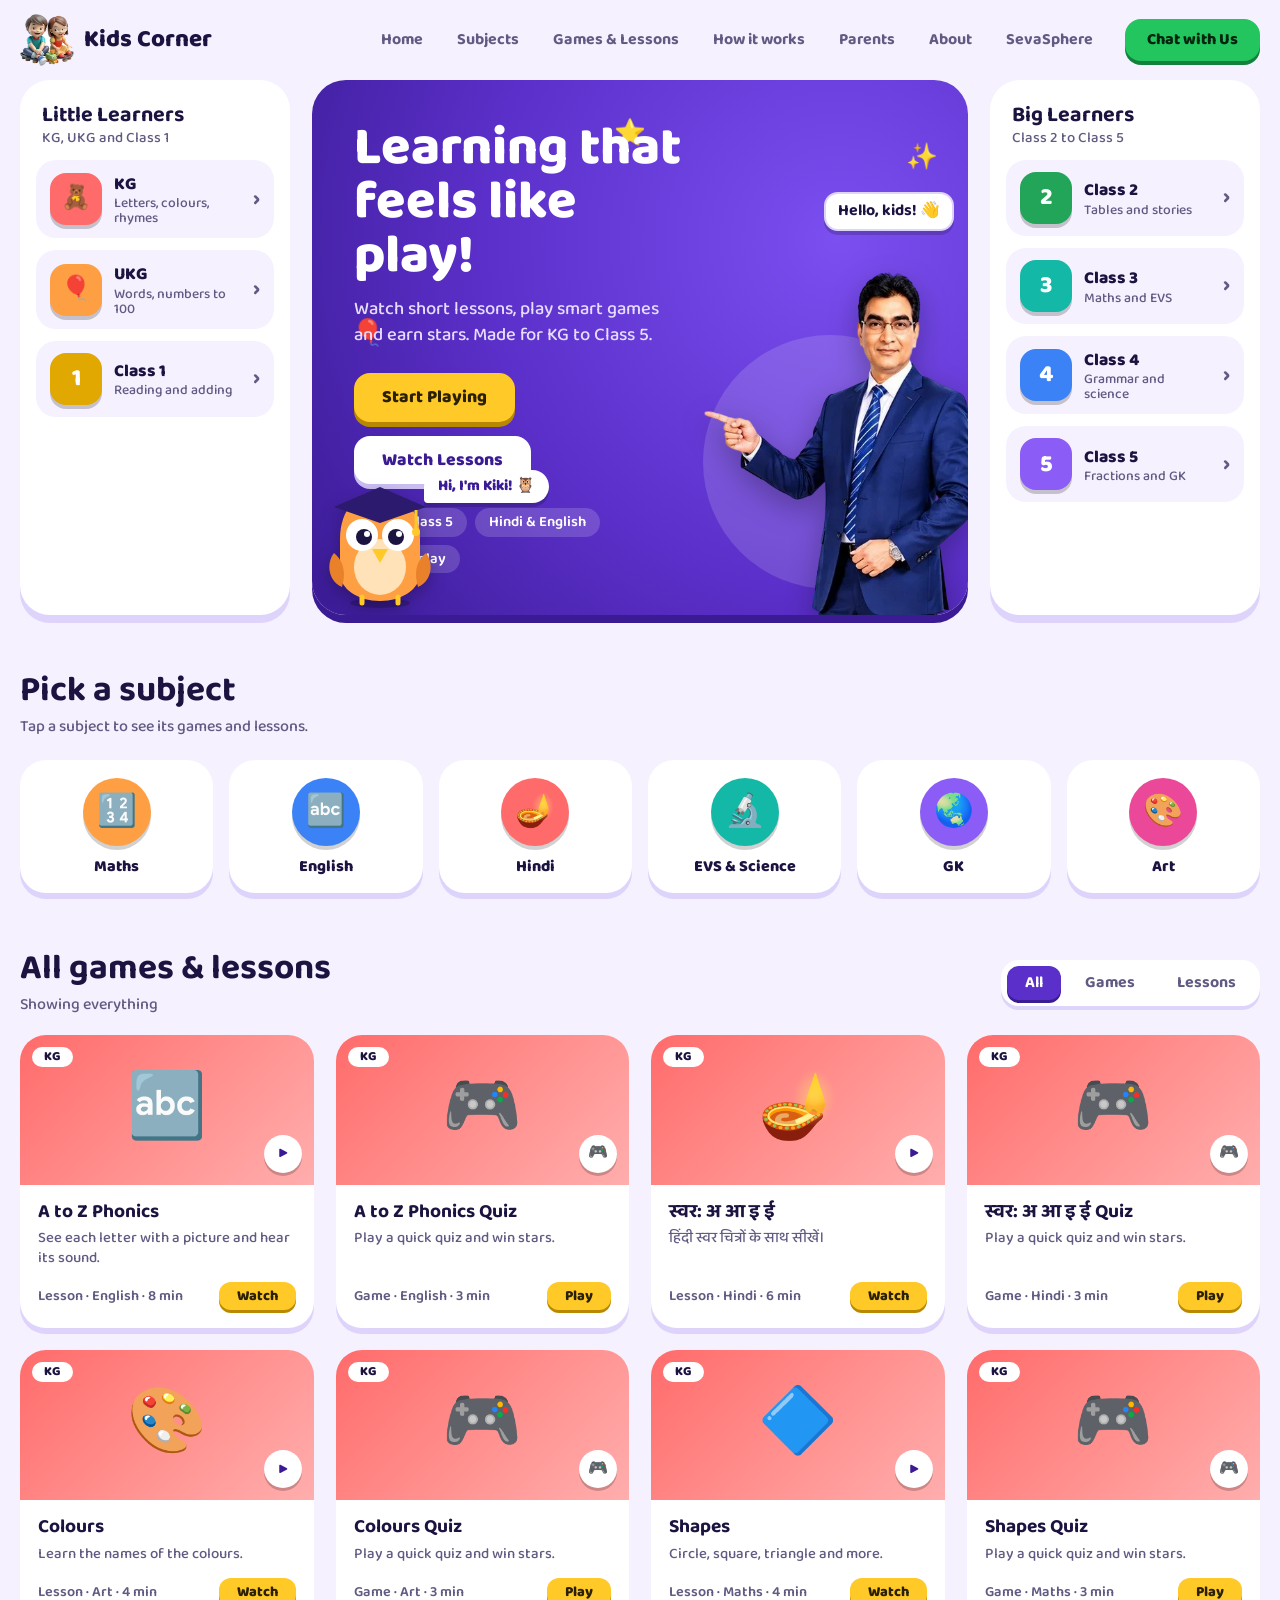
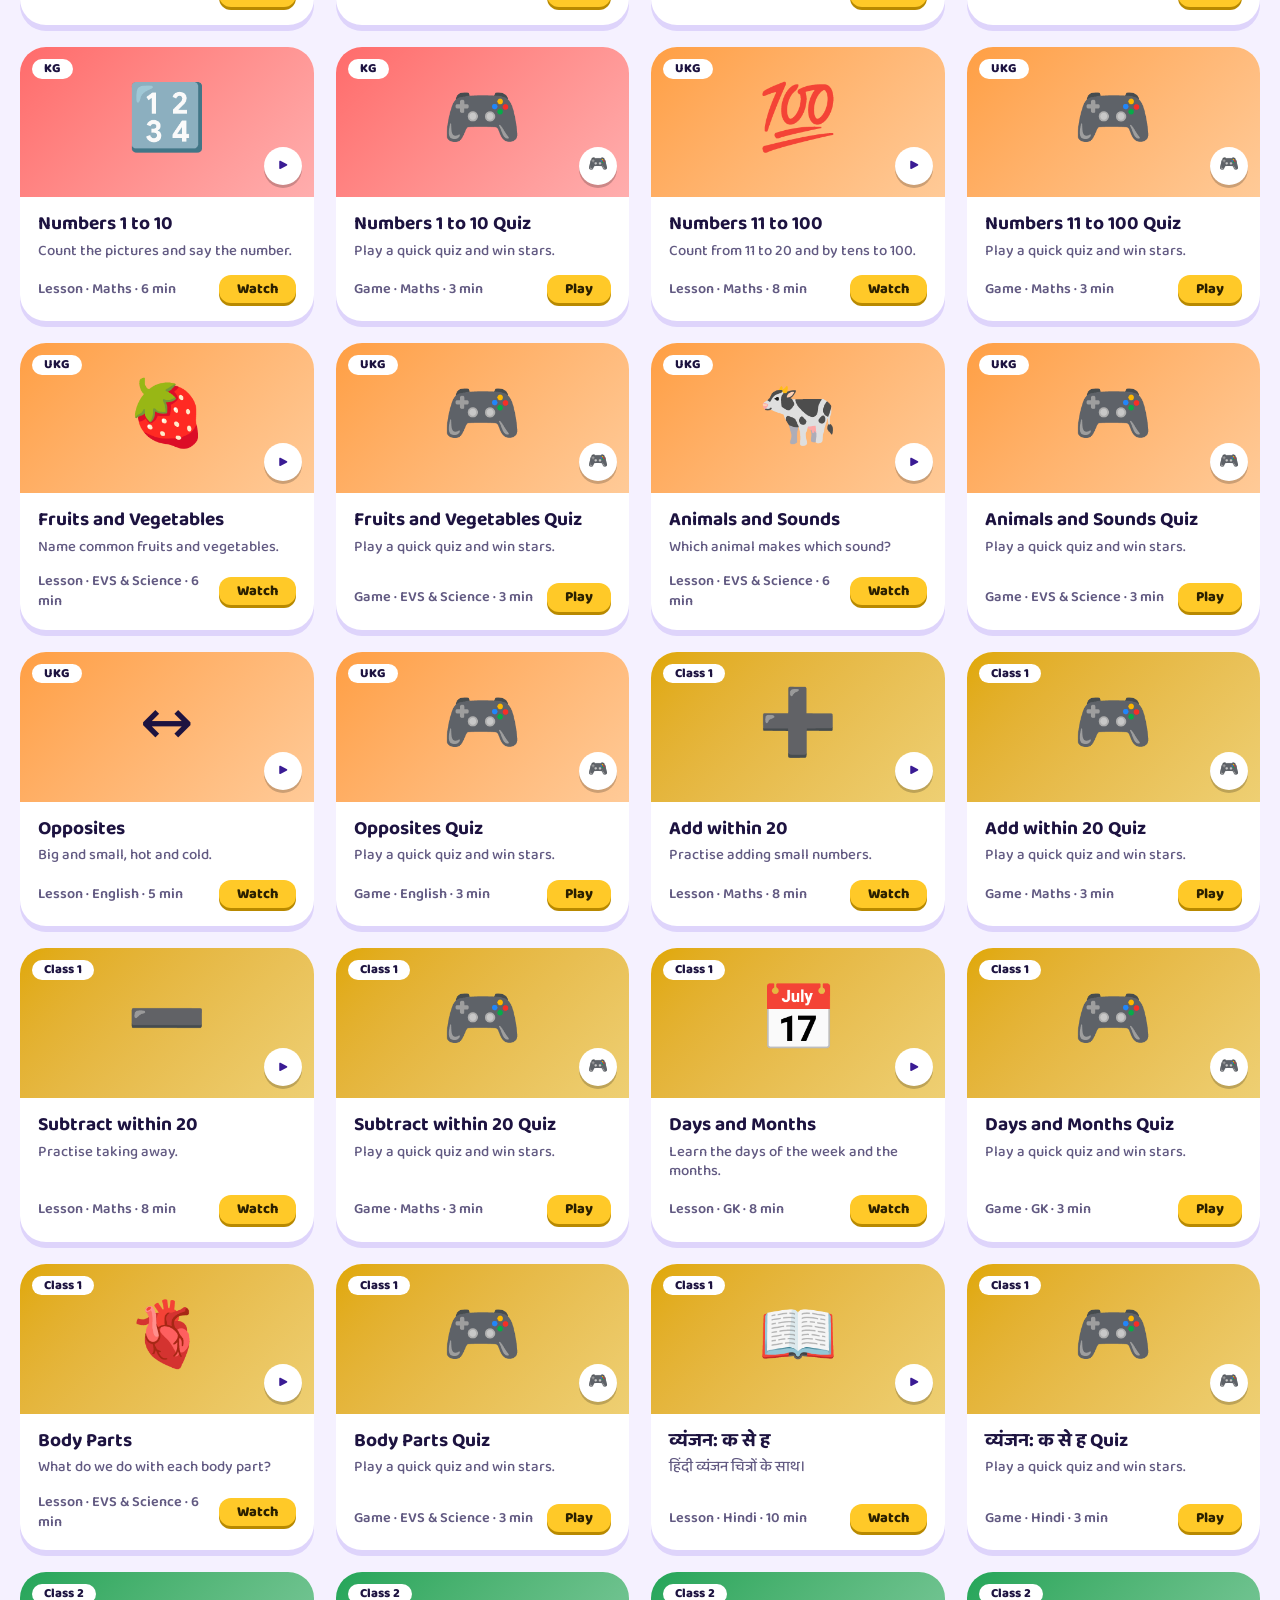
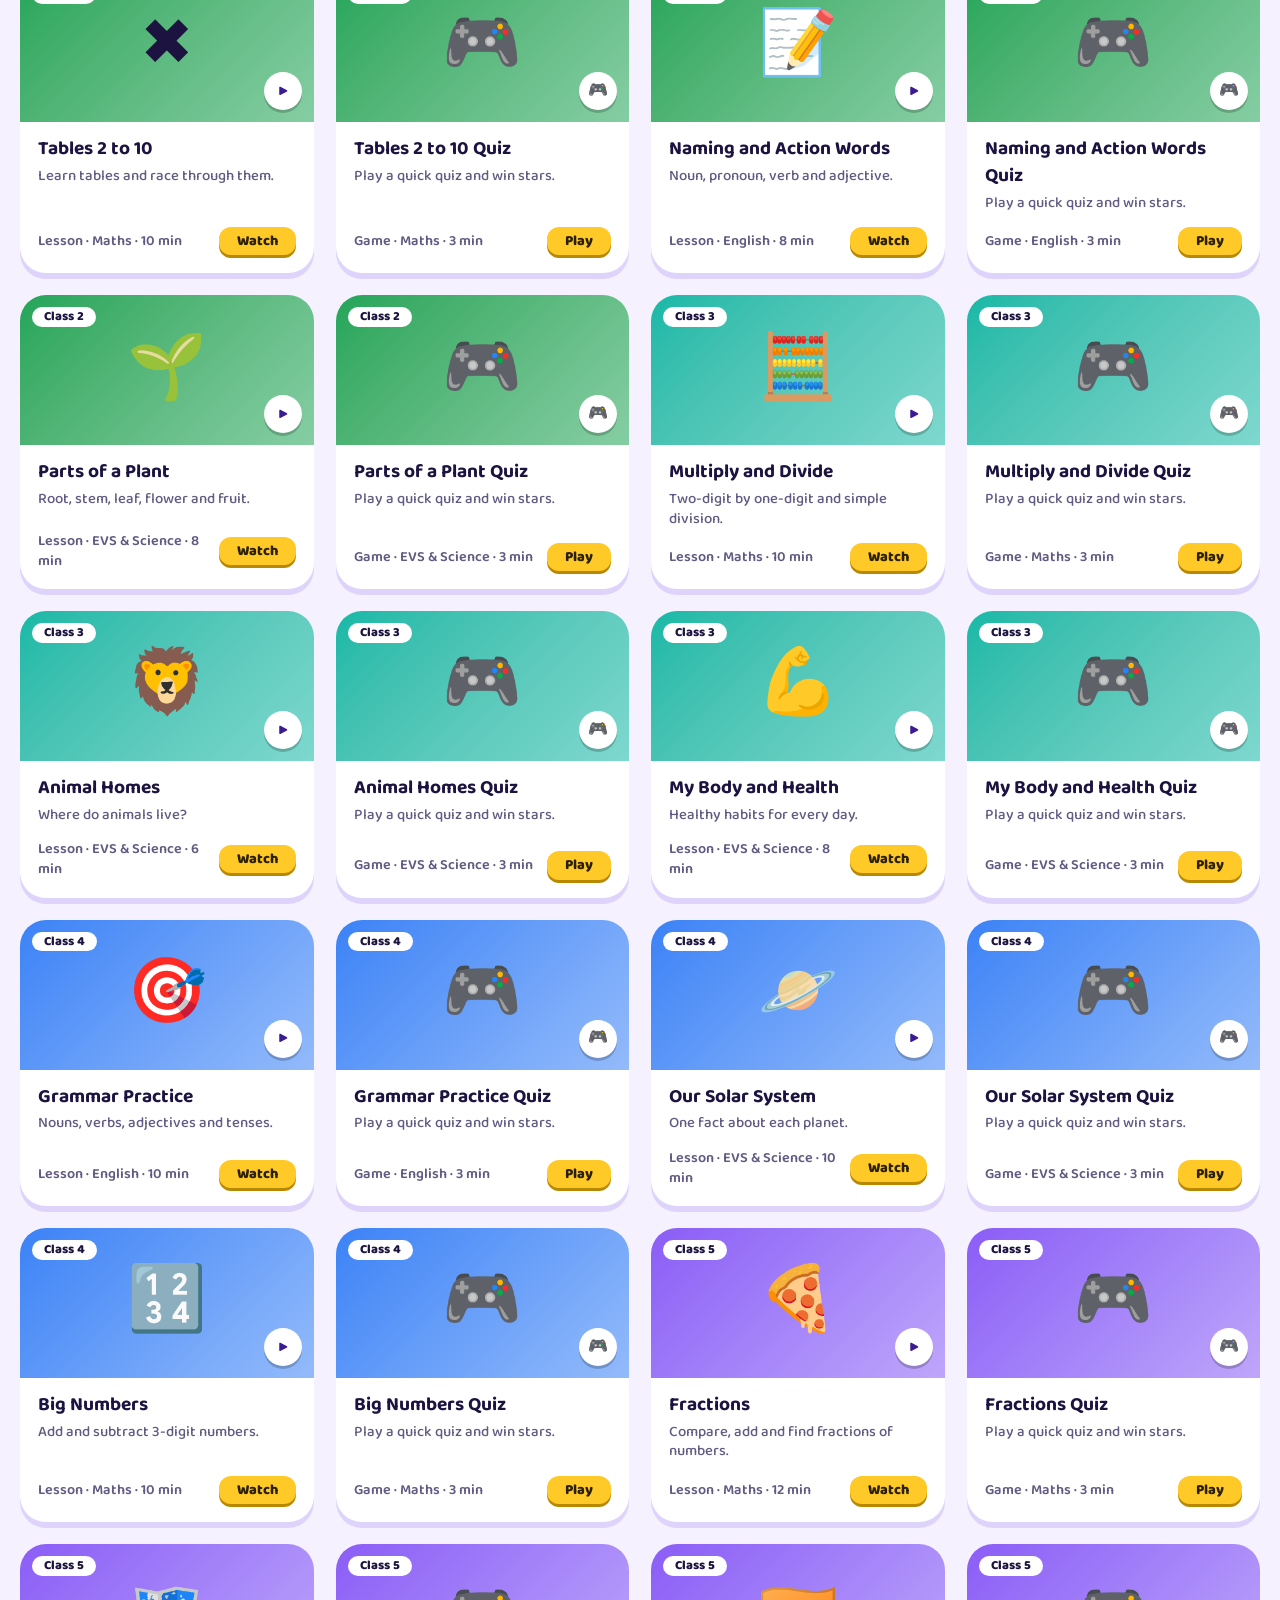
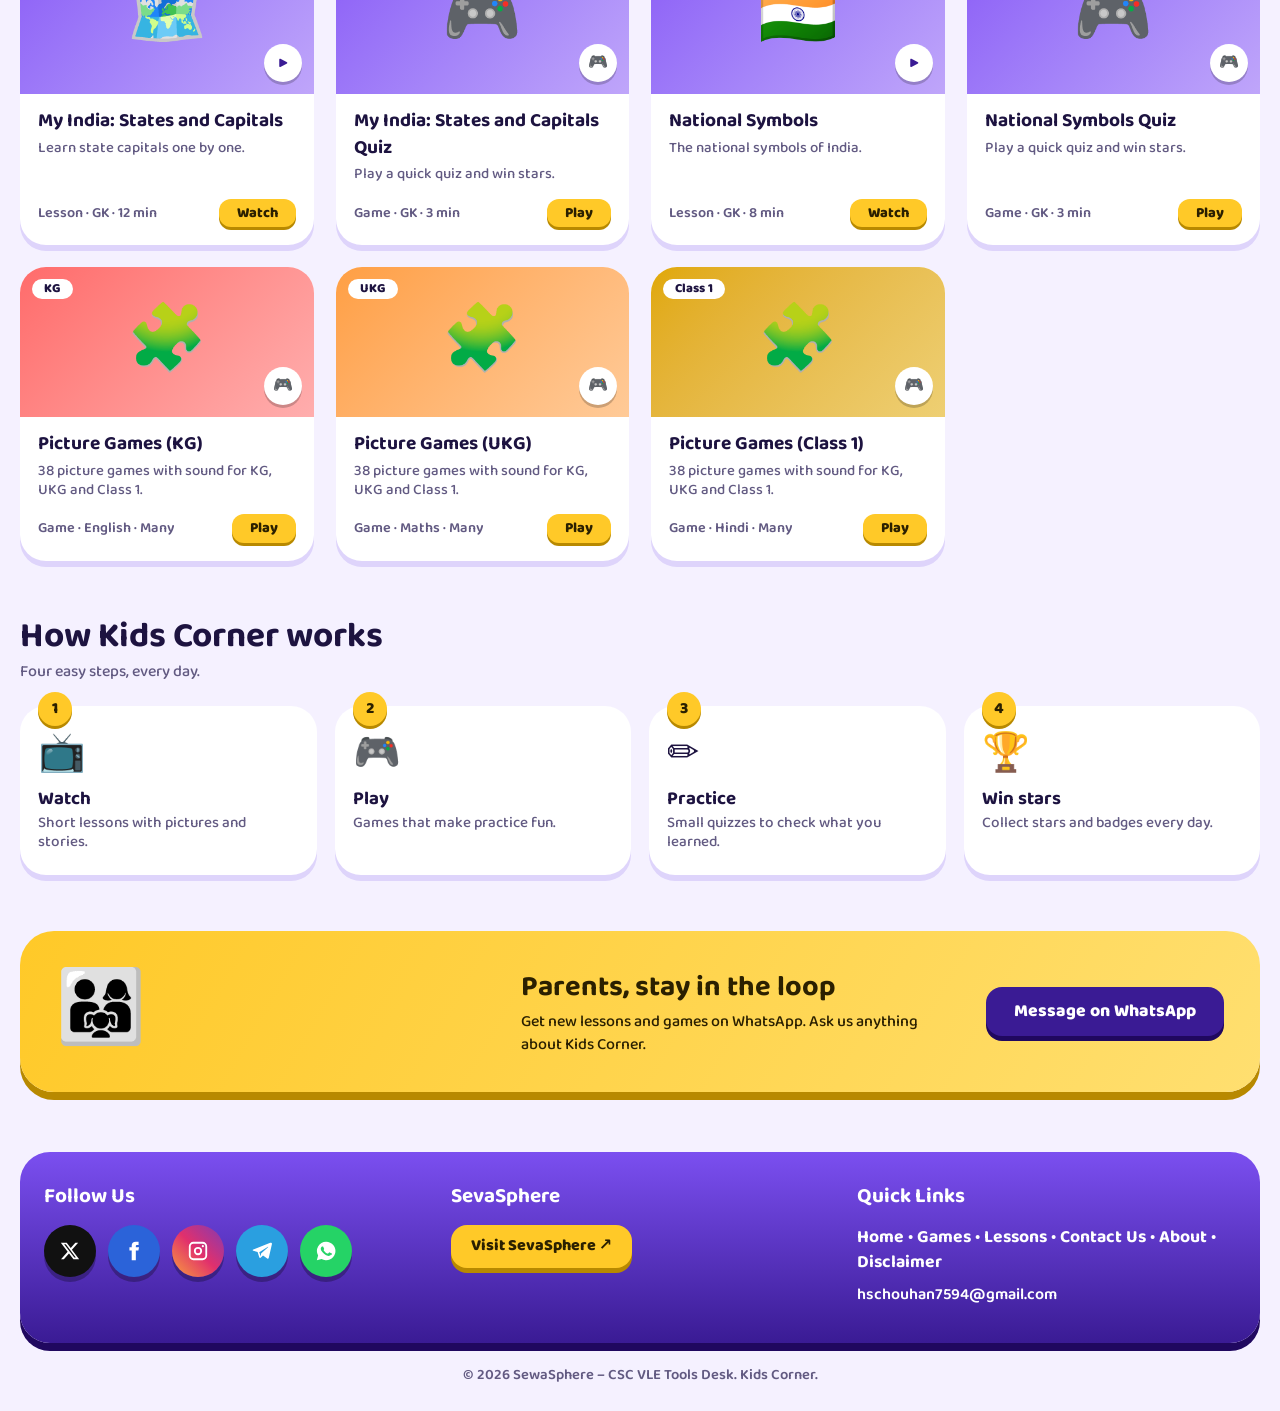
==== index.html @ 5d6ffe93 "Kids Corner v3: full site with lessons and quizzes" ====
<!DOCTYPE html>
<html lang="en"><head><meta charset="utf-8"><link rel="canonical" href="https://csc-vle-tools-desk.github.io/Kids-Corner/"><link rel="manifest" href="site.webmanifest"><link rel="apple-touch-icon" href="icon-192.png">
<meta name="viewport" content="width=device-width, initial-scale=1, viewport-fit=cover">
<meta name="description" content="Kids Corner by SewaSphere: fun games and easy lessons for KG to Class 5.">
<title>Kids Corner – SewaSphere</title>
<link href="https://fonts.googleapis.com/css2?family=Baloo+2:wght@500;600;700;800&display=swap" rel="stylesheet">
<link rel="stylesheet" href="assets/css/style.css">
<link rel="icon" href="assets/img/logo.webp" type="image/webp"></head>
<body><div class="wrap">
<header class="top">
 <a class="logo" href="#home"><img src="assets/img/logo.webp" alt="">Kids Corner</a>
 <nav><a href="#home">Home</a><a href="#subjects">Subjects</a><a href="#browse">Games &amp; Lessons</a><a href="#how">How it works</a><a href="#parents">Parents</a><a href="about.html">About</a><a href="https://csc-vle-tools-desk.github.io/SewaSphere/" rel="noopener">SevaSphere</a></nav>
 <a class="btn g" href="https://wa.me/919050680789">Chat with Us</a>
</header>
<main id="home">
<div class="hero">
 <aside class="side" aria-label="Little learners"><h2>Little Learners</h2><p>KG, UKG and Class 1</p><div id="cl"></div></aside>
 <div class="hl">
  <span class="star" style="left:46%;top:36px">⭐</span><span class="star" style="right:30px;top:60px;animation-delay:1s">✨</span><span class="star" style="left:40px;top:44%;animation-delay:2s">🎈</span>
  <div class="txt">
   <h1>Learning that feels like play!</h1>
   <p>Watch short lessons, play smart games and earn stars. Made for KG to Class 5.</p>
   <div class="cta"><a class="btn y" href="#browse" data-go="game">Start Playing</a><a class="btn w" href="#browse" data-go="lesson">Watch Lessons</a></div>
   <div class="pills"><span>KG to Class 5</span><span>Hindi &amp; English</span><span>Free to play</span></div>
  </div>
  <div class="ph"><img src="assets/img/hero.webp" alt="Hawa Singh Chauhan, CSC VLE Tools Desk"><span class="chip" style="right:14px;top:70px">Hello, kids! 👋</span></div>
  <svg class="mascot" viewBox="0 0 120 130" aria-label="Kiki the owl"><ellipse cx="60" cy="124" rx="30" ry="5" fill="rgba(0,0,0,.2)"/><path d="M20 60c0-30 18-48 40-48s40 18 40 48v34c0 16-18 28-40 28S20 110 20 94z" fill="#ff9f43"/><ellipse cx="60" cy="88" rx="26" ry="28" fill="#ffe2b8"/><path d="M14 74c-8 10-6 28 8 34 4-14 2-26-8-34zm92 0c8 10 6 28-8 34-4-14-2-26 8-34z" fill="#e8812a"/><circle cx="42" cy="56" r="16" fill="#fff"/><circle cx="78" cy="56" r="16" fill="#fff"/><circle cx="44" cy="58" r="8" fill="#1d1340"/><circle cx="76" cy="58" r="8" fill="#1d1340"/><circle cx="47" cy="55" r="3" fill="#fff"/><circle cx="79" cy="55" r="3" fill="#fff"/><path d="M52 70h16l-8 14z" fill="#ffc928"/><path d="M60 8 14 28l46 16 46-16z" fill="#2b1a6e"/><path d="M96 31v20" stroke="#ffc928" stroke-width="3"/><circle cx="96" cy="53" r="4" fill="#ffc928"/><path d="M42 118v6m36-6v6" stroke="#ffc928" stroke-width="5" stroke-linecap="round"/></svg>
  <div class="bub">Hi, I'm Kiki! 🦉</div>
 </div>
 <aside class="side" aria-label="Big learners"><h2>Big Learners</h2><p>Class 2 to Class 5</p><div id="cr"></div></aside>
</div>

<section id="subjects"><h2 class="sec">Pick a subject</h2><p class="sub2">Tap a subject to see its games and lessons.</p><div class="subs" id="sj"></div></section>

<section id="browse"><div class="bar"><div><h2 class="sec" id="ttl">All games &amp; lessons</h2><p class="sub2" style="margin:0" id="fl">Showing everything</p></div>
 <div class="tabs" role="tablist"><button class="tab" data-t="all" aria-selected="true">All</button><button class="tab" data-t="game" aria-selected="false">Games</button><button class="tab" data-t="lesson" aria-selected="false">Lessons</button></div></div>
 <div class="grid" id="grid"></div></section>

<section id="how"><h2 class="sec">How Kids Corner works</h2><p class="sub2">Four easy steps, every day.</p>
 <div class="steps"><div class="st"><span class="n">1</span><div class="e">📺</div><h3>Watch</h3><p>Short lessons with pictures and stories.</p></div>
 <div class="st"><span class="n">2</span><div class="e">🎮</div><h3>Play</h3><p>Games that make practice fun.</p></div>
 <div class="st"><span class="n">3</span><div class="e">✏️</div><h3>Practice</h3><p>Small quizzes to check what you learned.</p></div>
 <div class="st"><span class="n">4</span><div class="e">🏆</div><h3>Win stars</h3><p>Collect stars and badges every day.</p></div></div></section>

<section id="parents"><div class="par"><div class="e">👨‍👩‍👧</div><div><h2>Parents, stay in the loop</h2><p>Get new lessons and games on WhatsApp. Ask us anything about Kids Corner.</p></div><a class="btn" href="https://wa.me/919050680789">Message on WhatsApp</a></div></section>
</main>

<footer id="contact"><div class="ft">
 <div><h4>Follow Us</h4><div class="soc">
  <a href="https://x.com/HSChouhaR" target="_blank" rel="noopener" aria-label="X" style="background:#111"><svg viewBox="0 0 24 24"><path d="M17.8 3h3.1l-6.800 7.700L22 21h-6.200l-4.900-6.300L5.300 21H2.200l7.200-8.300L2 3h6.400l4.400 5.800zm-1.100 16.200h1.700L7.400 4.700H5.600z"/></svg></a>
  <a href="https://www.facebook.com/hawasingh.chauhan.524/" aria-label="Facebook" style="background:#2b63d9"><svg viewBox="0 0 24 24"><path d="M14 8V6.500c0-.7.3-1 1-1h2V2h-3c-3 0-4.500 1.800-4.500 4.300V8H7v3.500h2.500V22H14V11.500h2.800L17.500 8z"/></svg></a>
  <a href="https://www.instagram.com/hawasingh6577/" aria-label="Instagram" style="background:linear-gradient(45deg,#f9a03c,#e1306c,#833ab4)"><svg viewBox="0 0 24 24"><path d="M7 2h10a5 5 0 0 1 5 5v10a5 5 0 0 1-5 5H7a5 5 0 0 1-5-5V7a5 5 0 0 1 5-5zm0 2a3 3 0 0 0-3 3v10a3 3 0 0 0 3 3h10a3 3 0 0 0 3-3V7a3 3 0 0 0-3-3zm5 3.500a4.500 4.500 0 1 1 0 9 4.500 4.500 0 0 1 0-9zm0 2a2.500 2.500 0 1 0 0 5 2.500 2.500 0 0 0 0-5zM17.300 5.500a1.200 1.200 0 1 1 0 2.400 1.200 1.200 0 0 1 0-2.400z"/></svg></a>
  <a href="https://t.me/CSCVLETOOLS" aria-label="Telegram" style="background:#2a9fe0"><svg viewBox="0 0 24 24"><path d="M21 3 2.500 10.400c-.9.400-.9 1 0 1.300l4.700 1.500 1.800 5.500c.2.600.4.800.9.800.4 0 .6-.2.900-.5l2.300-2.200 4.600 3.400c.8.500 1.500.2 1.700-.8L22.800 4.600c.3-1.200-.5-1.800-1.800-1.600zM9 13.300l9.100-5.700c.4-.3.800-.1.500.2L11 14.700l-.3 3.300z"/></svg></a>
  <a href="https://wa.me/919050680789" aria-label="WhatsApp" style="background:#25d366"><svg viewBox="0 0 24 24"><path d="M12 2a10 10 0 0 0-8.600 15L2 22l5.200-1.400A10 10 0 1 0 12 2zm5.200 14.100c-.2.600-1.300 1.200-1.800 1.200-.5.100-1 .2-3.300-.7-2.800-1.200-4.600-4-4.700-4.200-.1-.2-1.100-1.500-1.100-2.800s.7-2 1-2.300c.2-.3.500-.3.700-.3h.5c.2 0 .4 0 .6.500l.8 2c.1.200.1.300 0 .5l-.4.600c-.1.100-.3.300-.1.600.2.300.8 1.300 1.800 2.100 1.200 1.100 2.200 1.400 2.500 1.500.3.100.5.100.7-.1l.9-1.100c.2-.3.400-.2.600-.1l2 1c.3.100.5.200.5.300.1.200.1.800-.1 1.400z"/></svg></a>
 </div></div>
 <div><h4>SevaSphere</h4><a class="btn y" style="font-size:1rem;padding:10px 20px" href="https://csc-vle-tools-desk.github.io/SewaSphere/" rel="noopener">Visit SevaSphere ↗</a></div>
 <div><h4>Quick Links</h4><div class="ql"><a href="#home">Home</a> • <a href="#browse" data-go="game">Games</a> • <a href="#browse" data-go="lesson">Lessons</a> • <a href="contact.html">Contact Us</a> • <a href="about.html">About</a> • <a href="disclaimer.html">Disclaimer</a></div>
 <div class="mail"><a href="mailto:hschouhan7594@gmail.com">hschouhan7594@gmail.com</a></div></div>
</div><div class="copy">© 2026 SewaSphere – CSC VLE Tools Desk. Kids Corner.</div></footer>
</div>
<script src="assets/js/data.js"></script><script src="assets/js/app.js"></script></body></html>
---- assets/css/style.css ----
:root{--bg:#f5f1ff;--ink:#1d1340;--mute:#625a82;--card:#fff;--line:#ded4fb;--v:#5b2fc9;--v2:#7b4ff0;--vd:#3a1b94;--y:#ffc928;--yd:#b88900;--k:#ff6b6b;--gr:#22c55e;
box-sizing:border-box;padding-top:env(safe-area-inset-top,0px);padding-bottom:env(safe-area-inset-bottom,0px)}
@media (prefers-color-scheme:dark){:root:not([data-theme="light"]){--bg:#150e2e;--ink:#f1ecff;--mute:#b3a9d6;--card:#221848;--line:#33256b}}
:root[data-theme="dark"]{--bg:#150e2e;--ink:#f1ecff;--mute:#b3a9d6;--card:#221848;--line:#33256b}
html{scroll-padding-top:env(safe-area-inset-top,0px);scroll-behavior:smooth}
*{box-sizing:border-box}
body{margin:0;background:var(--bg);color:var(--ink);font-family:'Baloo 2','Trebuchet MS',system-ui,sans-serif;font-weight:500;line-height:1.4}
a{color:inherit;text-decoration:none}
:focus-visible{outline:3px solid var(--y);outline-offset:3px}
.wrap{max-width:1320px;margin:0 auto;padding:0 20px}
section{margin-top:56px}
h2.sec{font-size:clamp(1.6rem,3vw,2.2rem);margin:0 0 6px;line-height:1.1}
.sub2{margin:0 0 22px;color:var(--mute)}
.btn{display:inline-block;border:0;cursor:pointer;font:inherit;font-weight:800;padding:10px 22px;border-radius:16px;transition:transform .12s,box-shadow .12s}
.btn:active{transform:translateY(3px)}
.btn.y{background:var(--y);color:#2b2000;box-shadow:0 5px 0 var(--yd);font-size:1.1rem;padding:12px 28px}.btn.y:active{box-shadow:0 2px 0 var(--yd)}
.btn.w{background:#fff;color:var(--vd);box-shadow:0 5px 0 #c9bdf2;font-size:1.1rem;padding:12px 28px}
.btn.g{background:var(--gr);color:#04260f;box-shadow:0 4px 0 #14803d}
/* nav */
.top{display:flex;align-items:center;gap:18px;padding:14px 0}
.logo{font-weight:800;font-size:1.5rem;display:flex;align-items:center;gap:10px}
.logo img{width:54px;height:auto;display:block}
nav{margin-left:auto;display:flex;gap:6px;font-weight:700}
nav a{padding:6px 14px;border-radius:12px;color:var(--mute)}nav a:hover{background:var(--card);color:var(--ink)}
/* hero */
.hero{display:grid;grid-template-columns:270px 1fr 270px;gap:22px;align-items:stretch}
.side{background:var(--card);border-radius:30px;padding:18px 16px 8px;box-shadow:0 8px 0 var(--line)}
.side h2{margin:2px 6px 0;font-size:1.35rem}.side>p{margin:0 6px 12px;color:var(--mute);font-size:.92rem;line-height:1.2}
.cls{display:flex;align-items:center;gap:12px;width:100%;text-align:left;font:inherit;font-weight:800;font-size:1.08rem;color:var(--ink);background:var(--bg);border:2px solid transparent;border-radius:20px;padding:10px 12px;margin-bottom:12px;cursor:pointer;transition:border-color .15s}
.cls:hover{border-color:var(--c)}
.cls .bd{flex:none;width:52px;height:52px;border-radius:16px;background:var(--c);color:#fff;display:grid;place-items:center;font-size:1.5rem;box-shadow:0 4px 0 rgba(0,0,0,.2)}
.cls small{display:block;font-weight:500;color:var(--mute);line-height:1.1;font-size:.86rem}
.cls b{margin-left:auto;font-size:1.4rem;color:var(--mute)}
.cls[aria-pressed="true"]{border-color:var(--c);background:color-mix(in srgb,var(--c) 14%,var(--card))}
.hl{background:radial-gradient(circle at 80% 30%,var(--v2),var(--v) 55%,var(--vd));color:#fff;border-radius:34px;padding:42px 0 0 42px;box-shadow:0 8px 0 var(--vd);position:relative;overflow:hidden;display:grid;grid-template-columns:1.1fr .9fr;align-items:end;min-height:500px}
.txt{align-self:center;padding-bottom:42px;position:relative;z-index:2}
.hl h1{font-size:clamp(2.3rem,4.2vw,3.7rem);line-height:1;margin:0 0 14px;font-weight:800}
.hl p{font-size:1.15rem;margin:0 0 24px;color:#e6dcff;max-width:25em}
.cta{display:flex;gap:14px;flex-wrap:wrap}
.pills{display:flex;gap:8px;flex-wrap:wrap;margin-top:24px}
.pills span{background:rgba(255,255,255,.16);padding:4px 14px;border-radius:99px;font-weight:600;font-size:.92rem}
.ph{position:relative;height:100%;display:flex;align-items:flex-end;justify-content:center}
.ph::before{content:"";position:absolute;bottom:26px;width:340px;max-width:92%;aspect-ratio:1;border-radius:50%;background:rgba(255,255,255,.14)}
.ph img{position:relative;display:block;width:100%;max-width:360px;height:auto;filter:drop-shadow(0 10px 14px rgba(0,0,0,.28))}
.chip{position:absolute;z-index:3;background:#fff;color:var(--vd);font-weight:800;padding:4px 14px;border-radius:14px;box-shadow:0 4px 0 rgba(0,0,0,.18);font-size:.92rem}
.mascot{position:absolute;left:8px;bottom:6px;width:120px;z-index:3;filter:drop-shadow(0 6px 8px rgba(0,0,0,.25))}
.bub{position:absolute;left:112px;bottom:112px;z-index:3;background:#fff;color:var(--vd);font-weight:800;border-radius:18px 18px 18px 4px;padding:6px 14px;box-shadow:0 4px 0 rgba(0,0,0,.18);font-size:.95rem}
.star{position:absolute;font-size:1.6rem;z-index:1;animation:tw 3s ease-in-out infinite}
@keyframes tw{50%{transform:translateY(-8px) rotate(10deg)}}
/* subjects */
.subs{display:grid;grid-template-columns:repeat(auto-fit,minmax(130px,1fr));gap:16px}
.sj{background:var(--card);border-radius:26px;padding:18px 10px 14px;text-align:center;box-shadow:0 6px 0 var(--line);font-weight:800;border:0;font-size:1rem;color:var(--ink);font-family:inherit;cursor:pointer}
.sj i{display:grid;place-items:center;width:68px;height:68px;margin:0 auto 8px;border-radius:50%;background:var(--c);font-style:normal;font-size:2rem;box-shadow:0 4px 0 rgba(0,0,0,.18)}
.sj:hover{transform:translateY(-3px)}
/* cards */
.bar{display:flex;align-items:center;justify-content:space-between;gap:14px;flex-wrap:wrap;margin-bottom:18px}
.tabs{display:flex;gap:6px;background:var(--card);padding:6px;border-radius:18px;box-shadow:0 4px 0 var(--line)}
.tab{border:0;font:inherit;font-weight:700;color:var(--mute);background:none;padding:6px 18px;border-radius:12px;cursor:pointer}
.tab[aria-selected="true"]{background:var(--v);color:#fff;box-shadow:0 3px 0 var(--vd)}
.grid{display:grid;grid-template-columns:repeat(auto-fill,minmax(260px,1fr));gap:22px}
.card{background:var(--card);border-radius:26px;overflow:hidden;box-shadow:0 6px 0 var(--line);display:flex;flex-direction:column}
.art{height:150px;display:grid;place-items:center;font-size:4rem;background:linear-gradient(135deg,var(--c),color-mix(in srgb,var(--c) 55%,#fff));position:relative}
.art .pl{position:absolute;right:12px;bottom:12px;width:38px;height:38px;border-radius:50%;background:#fff;color:var(--vd);display:grid;place-items:center;font-size:1rem;box-shadow:0 3px 0 rgba(0,0,0,.2)}
.art .tg{position:absolute;left:12px;top:12px;background:#fff;color:var(--ink);font-size:.8rem;font-weight:800;padding:1px 12px;border-radius:99px}
.body{padding:14px 18px 18px;display:flex;flex-direction:column;gap:4px;flex:1}
.card h3{margin:0;font-size:1.2rem}.card p{margin:0;color:var(--mute);font-size:.93rem;line-height:1.3}
.meta{display:flex;justify-content:space-between;align-items:center;margin-top:auto;padding-top:10px;font-weight:600;font-size:.9rem;color:var(--mute)}
.play{background:var(--y);color:#2b2000;font-weight:800;padding:4px 18px;border-radius:12px;box-shadow:0 3px 0 var(--yd)}
.empty{grid-column:1/-1;text-align:center;color:var(--mute);padding:30px}
/* steps */
.steps{display:grid;grid-template-columns:repeat(auto-fit,minmax(210px,1fr));gap:18px}
.st{background:var(--card);border-radius:26px;padding:22px 18px;box-shadow:0 6px 0 var(--line);position:relative}
.st .n{position:absolute;top:-14px;left:18px;background:var(--y);color:#2b2000;font-weight:800;width:34px;height:34px;border-radius:50%;display:grid;place-items:center;box-shadow:0 3px 0 var(--yd)}
.st .e{font-size:2.4rem}.st h3{margin:4px 0 2px}.st p{margin:0;color:var(--mute);font-size:.95rem;line-height:1.3}
/* parents */
.par{background:linear-gradient(120deg,var(--y),#ffdf70);color:#2b2000;border-radius:34px;padding:30px 36px;display:flex;align-items:center;gap:26px;flex-wrap:wrap;box-shadow:0 8px 0 var(--yd)}
.par .e{font-size:4.5rem}.par div{flex:1;min-width:220px}.par h2{margin:0 0 4px;font-size:1.8rem}.par p{margin:0}
.par .btn{background:var(--vd);color:#fff;box-shadow:0 5px 0 #20085f;font-size:1.1rem;padding:12px 28px}
/* footer */
footer{margin-top:60px}
.ft{background:linear-gradient(180deg,var(--v2),var(--vd));color:#fff;border-radius:30px;padding:30px 24px 36px;box-shadow:0 8px 0 #20085f;display:grid;grid-template-columns:repeat(3,1fr);gap:28px}
.ft h4{margin:0 0 14px;font-size:1.3rem}
.soc{display:flex;gap:12px;flex-wrap:wrap}
.soc a{width:52px;height:52px;border-radius:50%;display:grid;place-items:center;box-shadow:0 5px 0 rgba(0,0,0,.28)}
.soc a:active{transform:translateY(3px)}.soc svg{width:22px;height:22px;fill:#fff}
.sub{display:flex;gap:12px;flex-wrap:wrap}
.sub input{flex:1;min-width:150px;font:inherit;padding:10px 14px;border-radius:12px;border:0;background:#3b2a78;color:#fff}
.sub input::placeholder{color:#b9aee3}
.ql{font-weight:700;font-size:1.1rem}.ql a:hover{text-decoration:underline}
.mail{margin-top:10px;font-weight:600;word-break:break-all}
.copy{text-align:center;color:var(--mute);font-size:.92rem;font-weight:600;padding:22px 0 26px}
@media(max-width:1100px){.hero{grid-template-columns:1fr 1fr}.hl{grid-column:1/-1;order:-1}nav{display:none}.top .btn{margin-left:auto}}
@media(max-width:700px){.hero{grid-template-columns:1fr}.hl{grid-template-columns:1fr;padding:30px 22px 0}.txt{padding-bottom:10px}.ft{grid-template-columns:1fr}.ph img{max-width:270px}.mascot{width:90px}.bub{left:88px;bottom:88px}}
@media(prefers-reduced-motion:reduce){*{transition:none!important;animation:none!important}}

.pg{margin:28px 0}.panel{background:var(--card);border-radius:26px;padding:24px;box-shadow:0 6px 0 var(--line);margin-bottom:18px}.panel h1,.panel h2{margin-top:0}
.back{display:inline-block;margin-bottom:12px;font-weight:700;color:var(--v)}.lv{max-width:820px;margin:0 auto}
.fc{display:grid;place-items:center;text-align:center;min-height:250px;border-radius:26px;background:linear-gradient(135deg,var(--v),var(--v2));color:#fff;padding:22px;margin:14px 0}
.fc .big{font-size:clamp(3rem,12vw,5.5rem);font-weight:800;line-height:1.1}.fc .em{font-size:3rem}.fc .sm{font-size:1.5rem;color:#ffe9a3}
.nv{display:flex;gap:10px;align-items:center;justify-content:center;flex-wrap:wrap}.nv .btn{background:var(--v);color:#fff}.nv .btn.y{background:var(--y);color:#2b1700}
.chips{display:flex;flex-wrap:wrap;gap:8px;margin-top:16px}.chip{border:2px solid var(--line);background:var(--card);color:var(--ink);font:inherit;font-weight:700;border-radius:14px;padding:6px 12px;cursor:pointer}.chip[aria-pressed=true]{background:var(--y);color:#2b1700;border-color:var(--y)}
.qh{display:flex;justify-content:space-between;color:var(--mute);font-weight:700}.qo{display:grid;grid-template-columns:repeat(auto-fit,minmax(200px,1fr));gap:12px;margin:14px 0}
.opt{font:inherit;font-weight:700;font-size:1.15rem;padding:16px;border-radius:18px;border:3px solid var(--line);background:var(--card);color:var(--ink);cursor:pointer}.opt:hover:not(:disabled){border-color:var(--v2)}.opt.ok{background:#22c55e;color:#fff;border-color:#22c55e}.opt.no{background:var(--k);color:#fff;border-color:var(--k)}
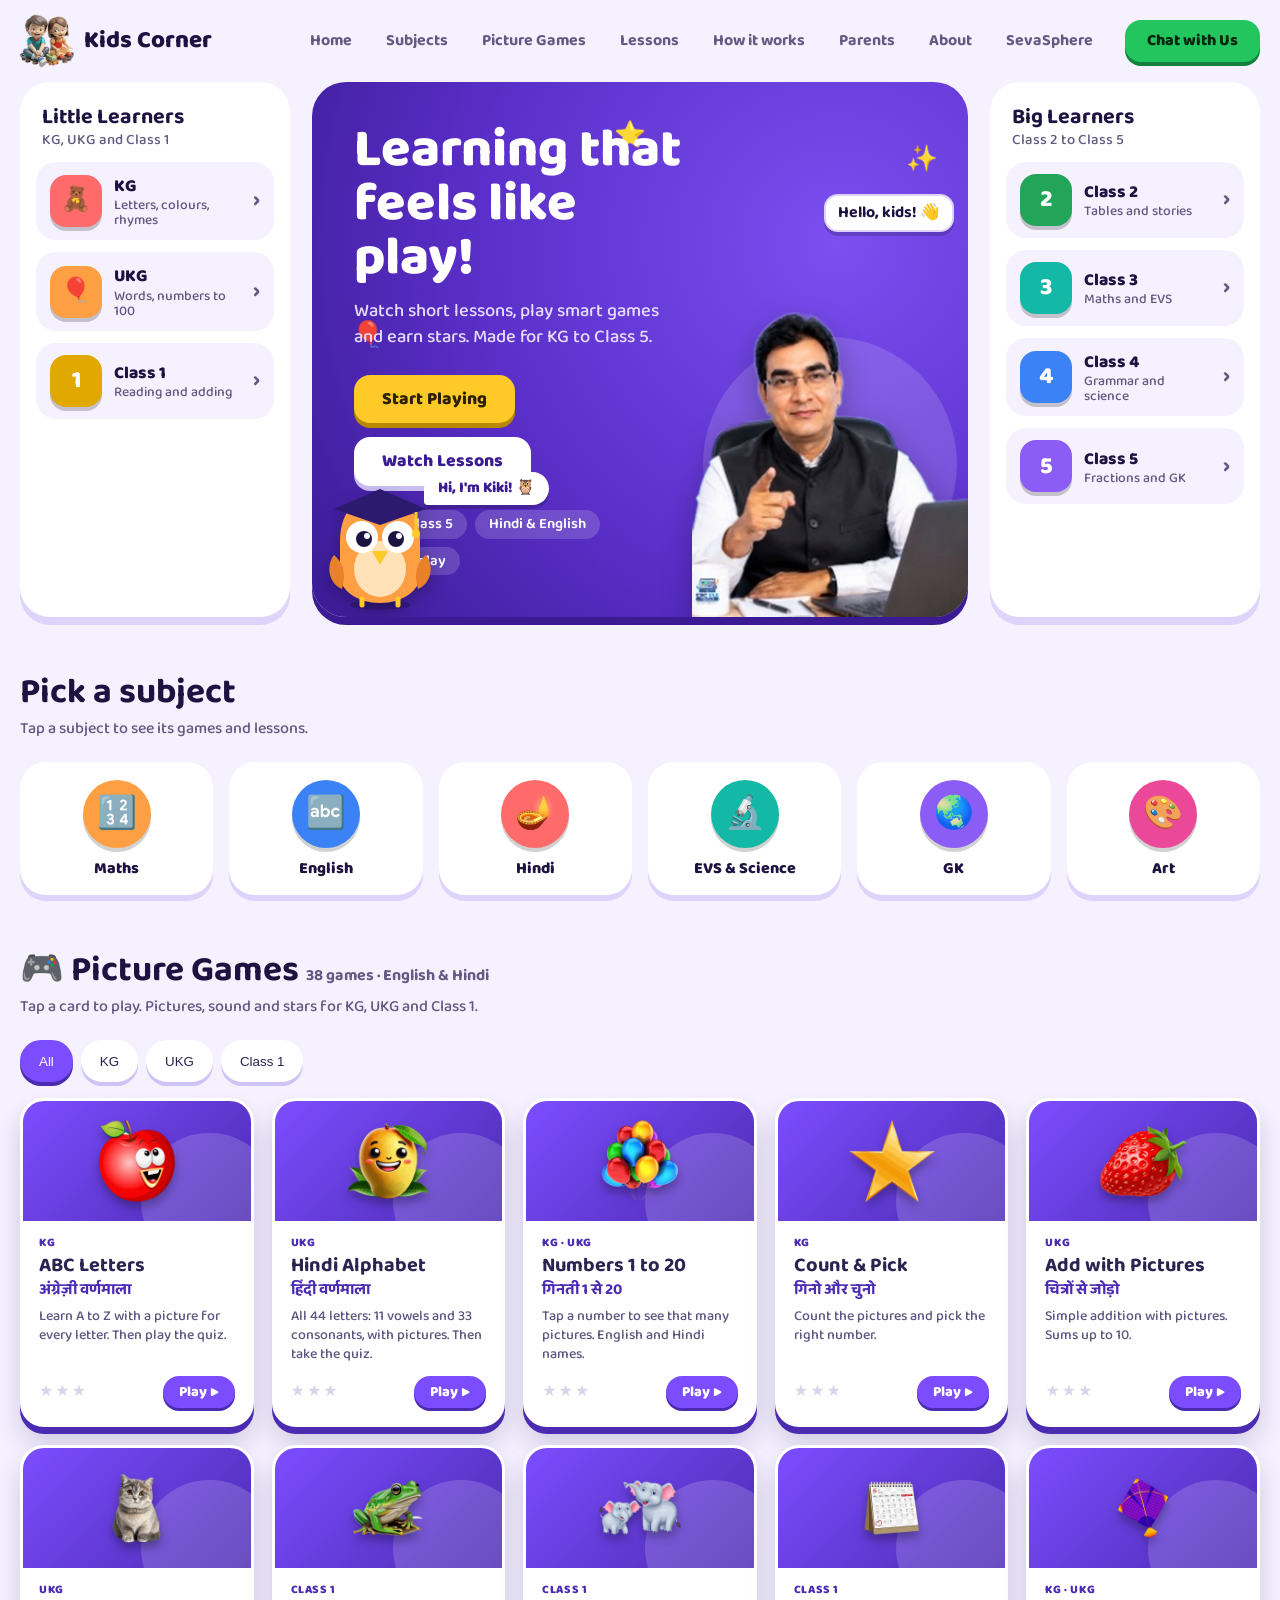
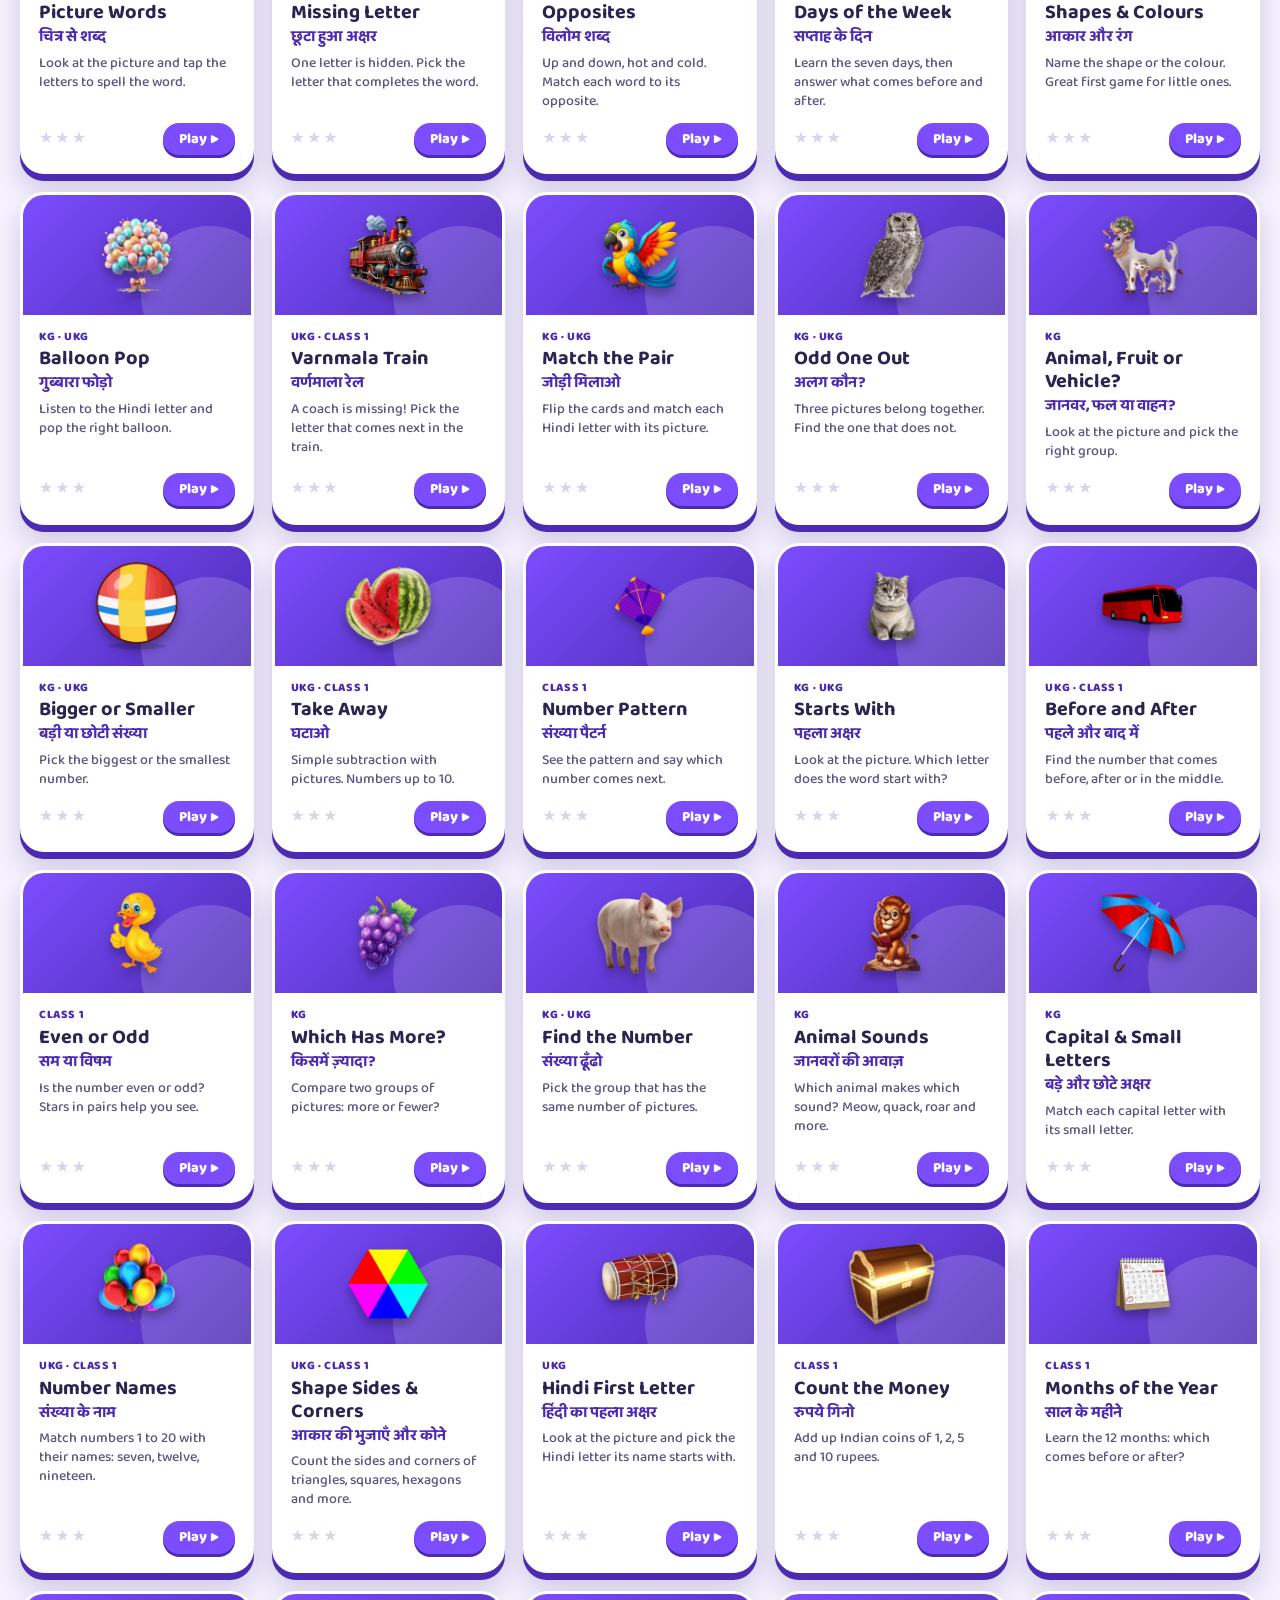
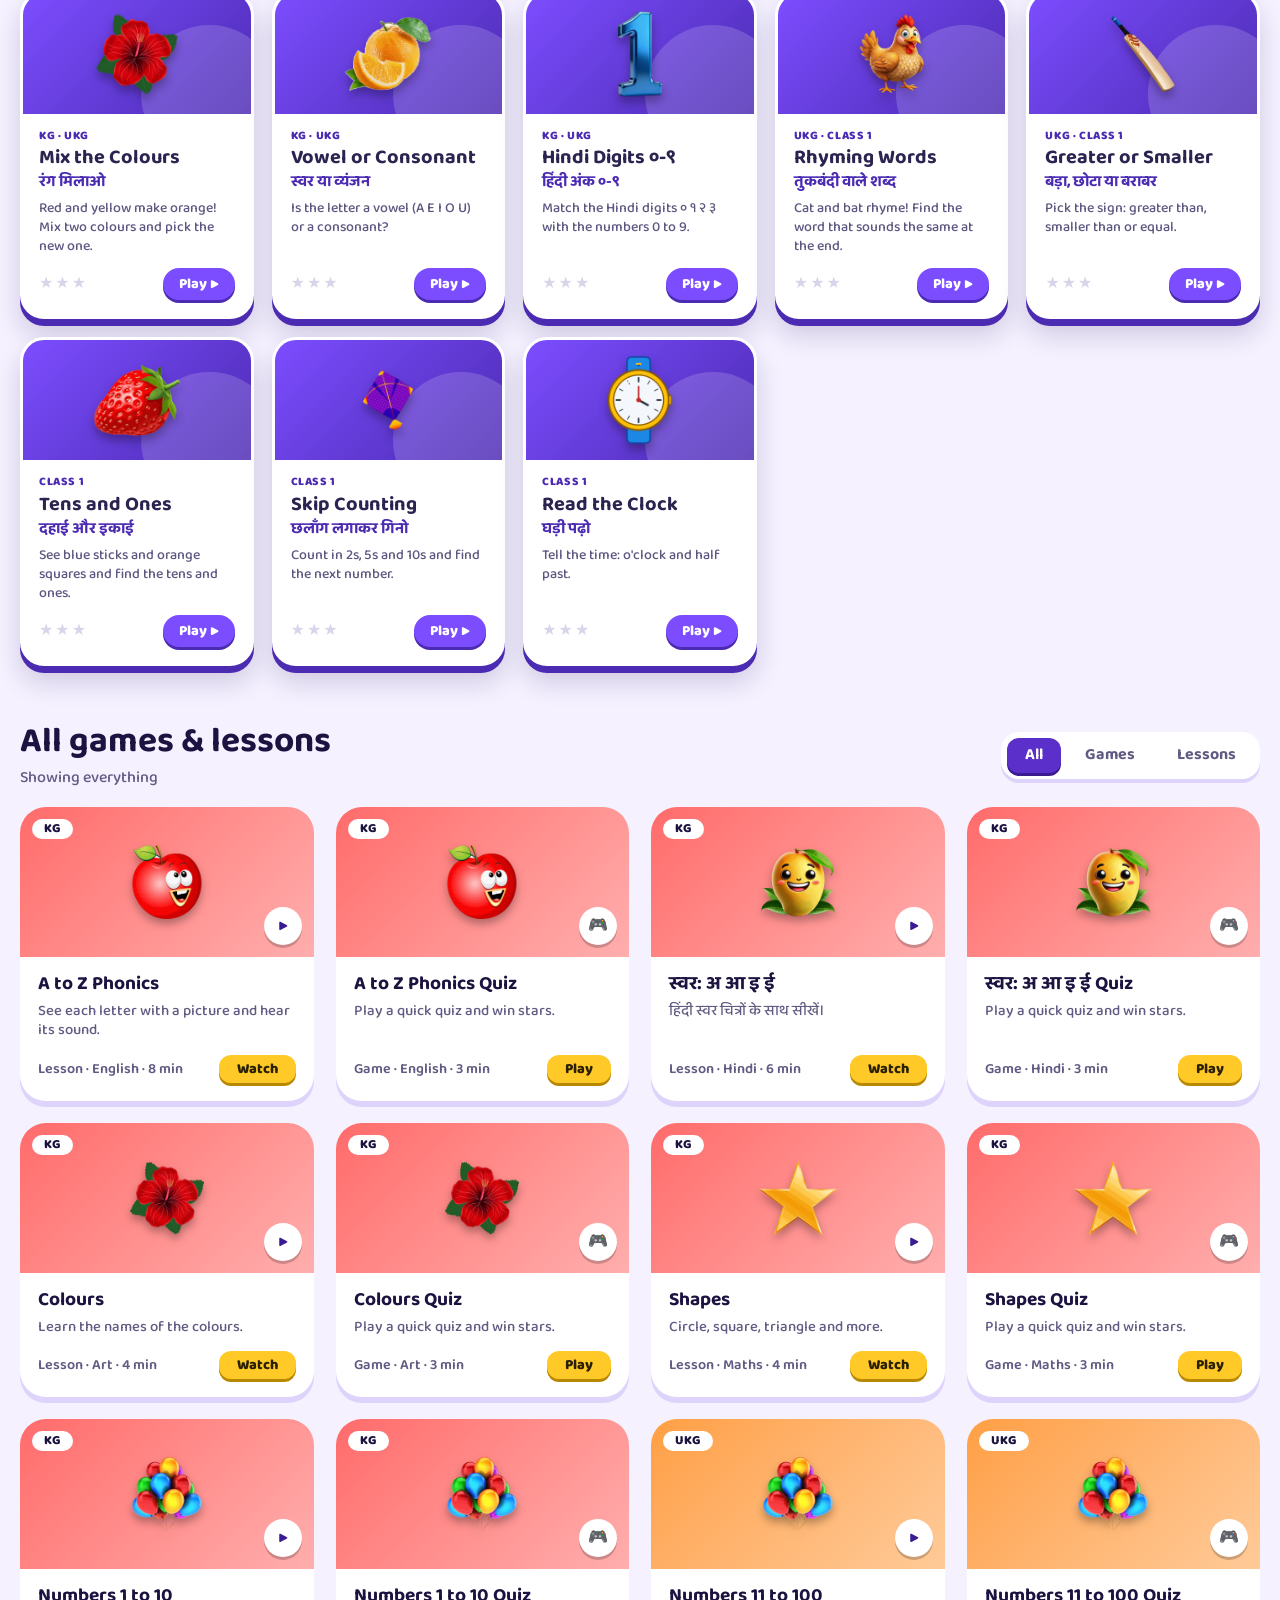
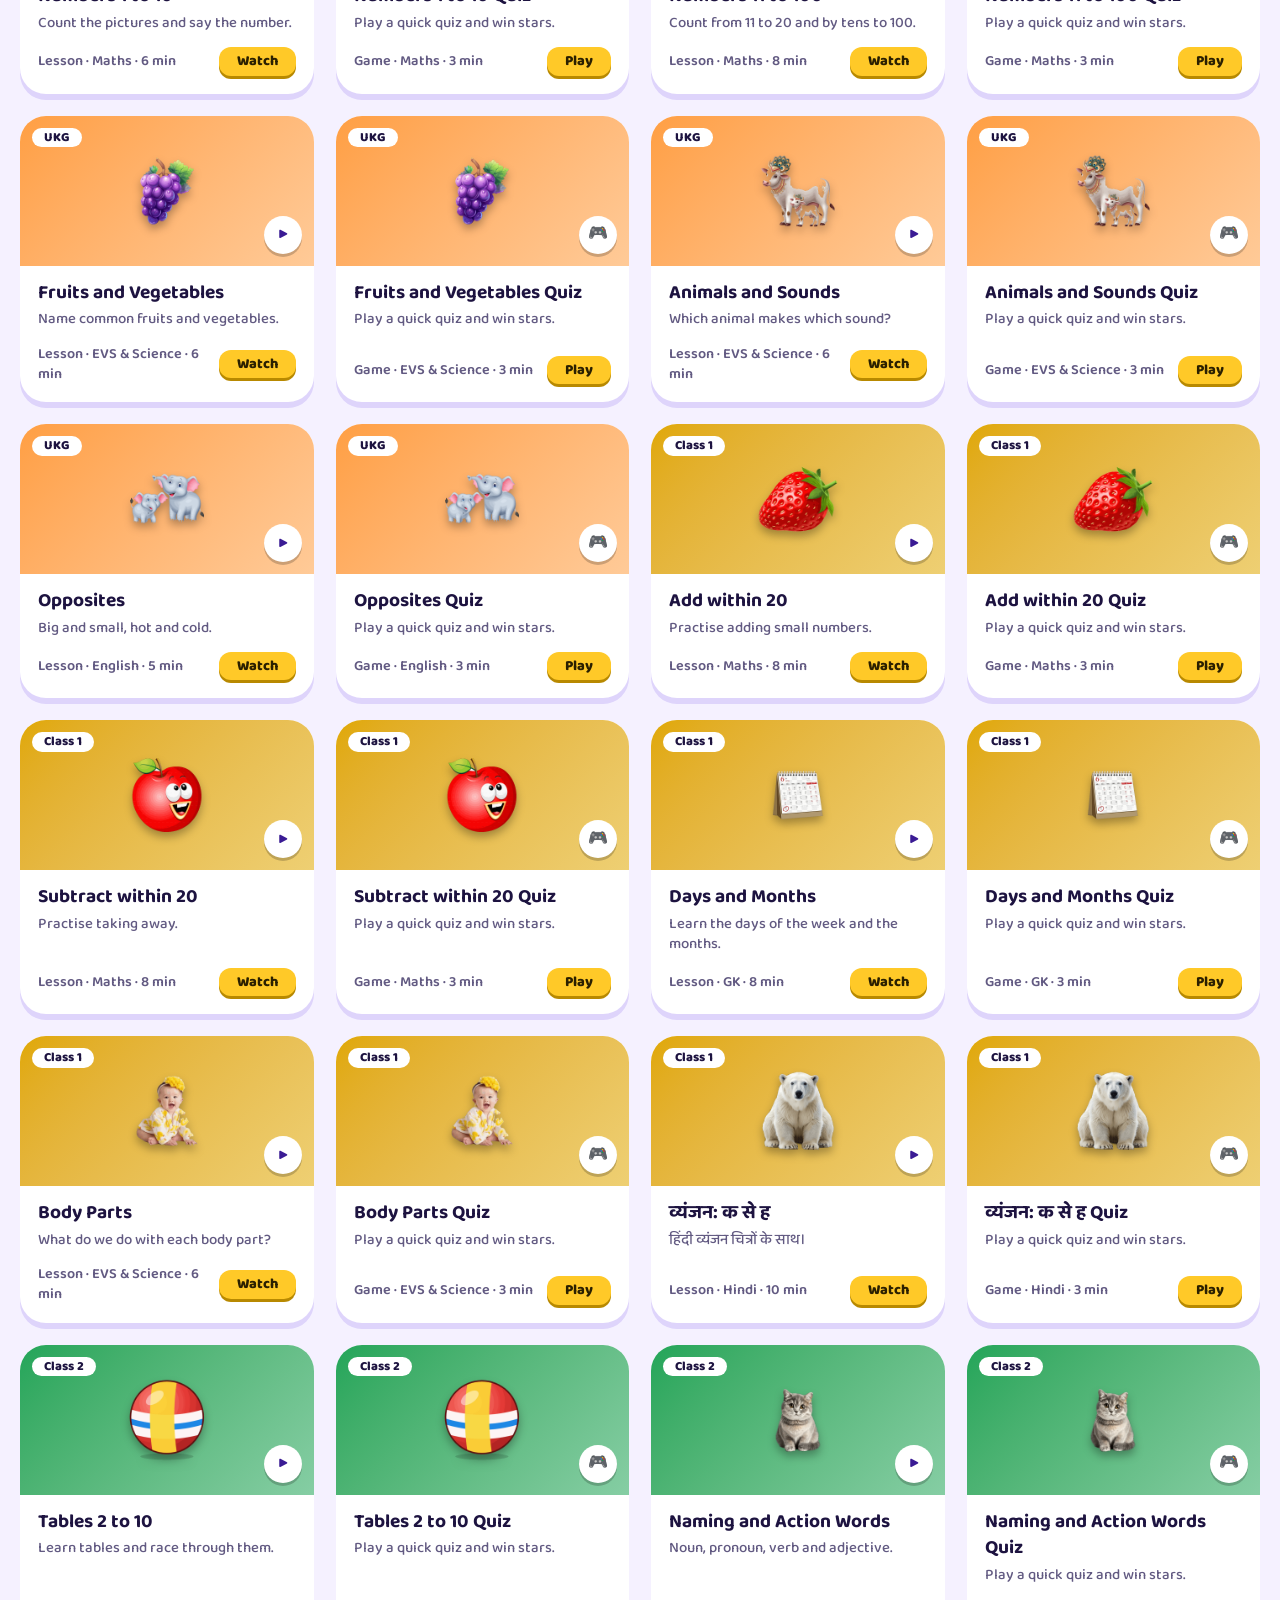
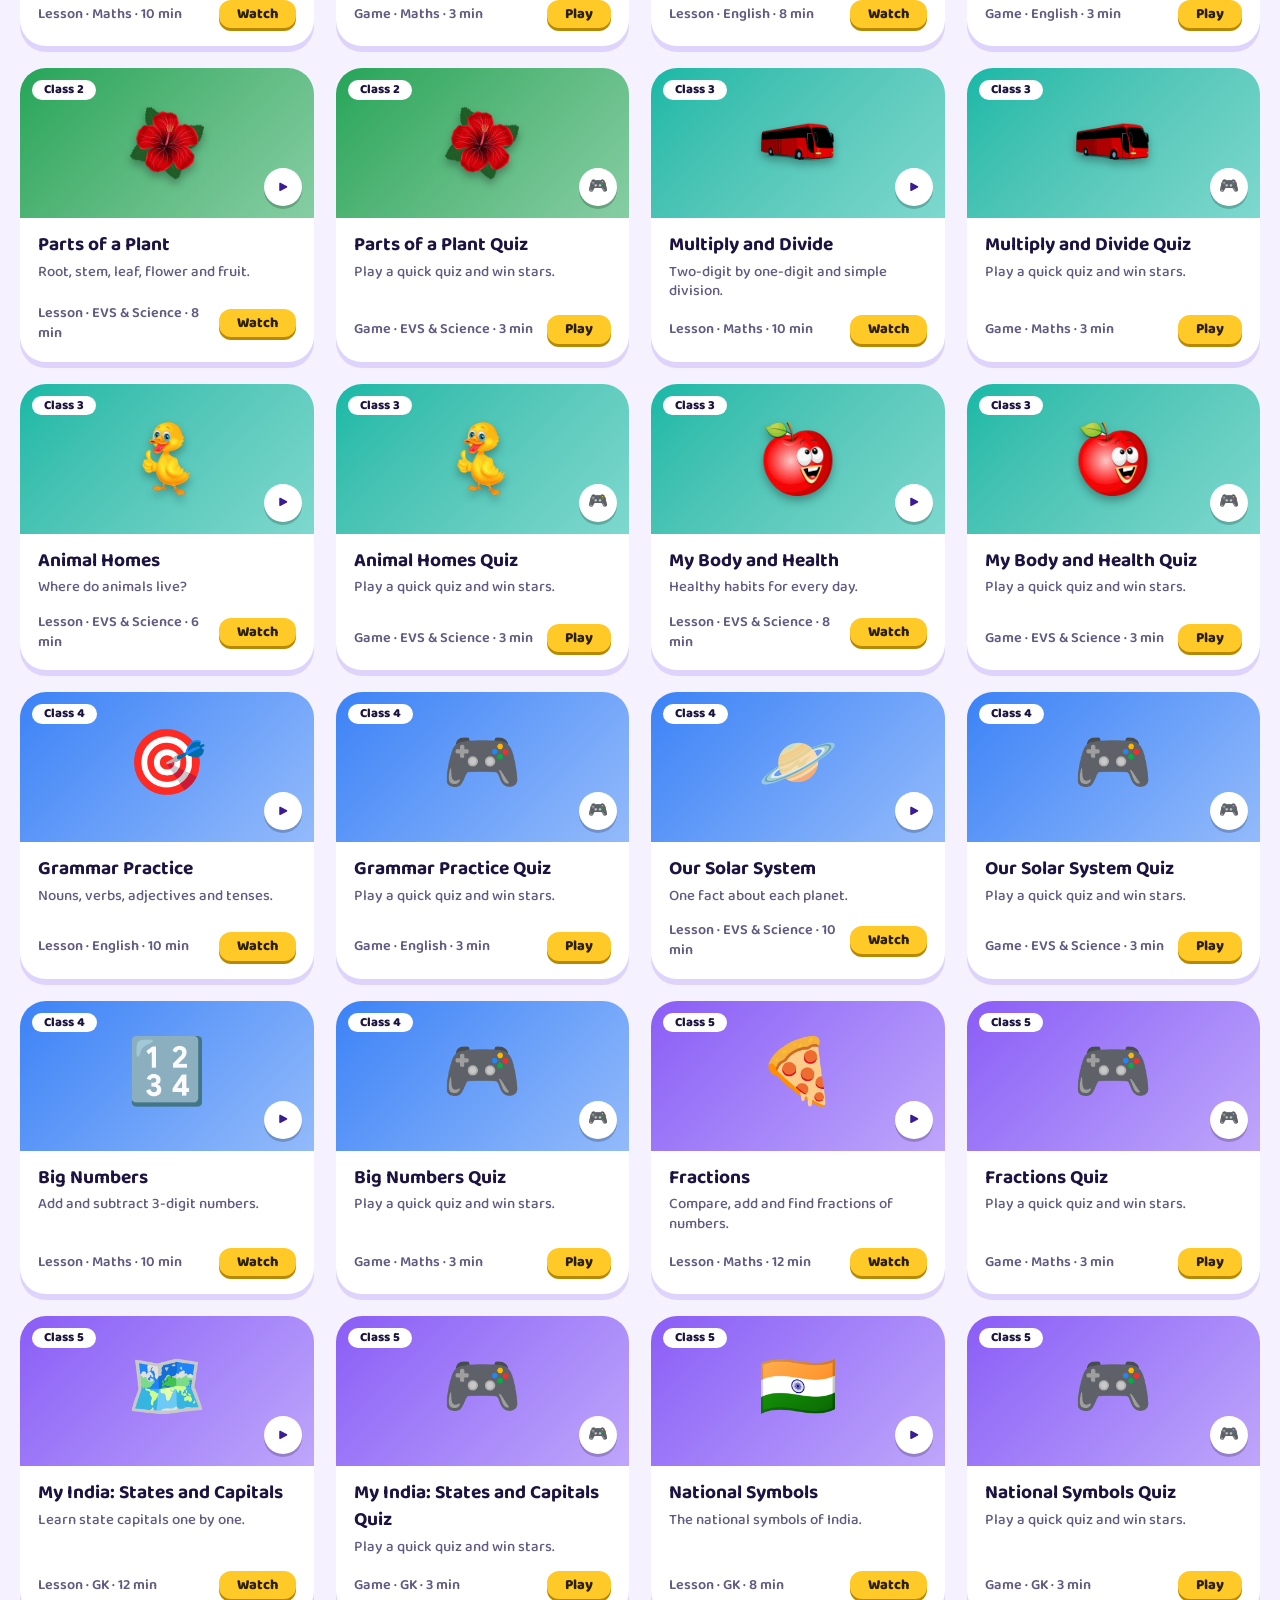
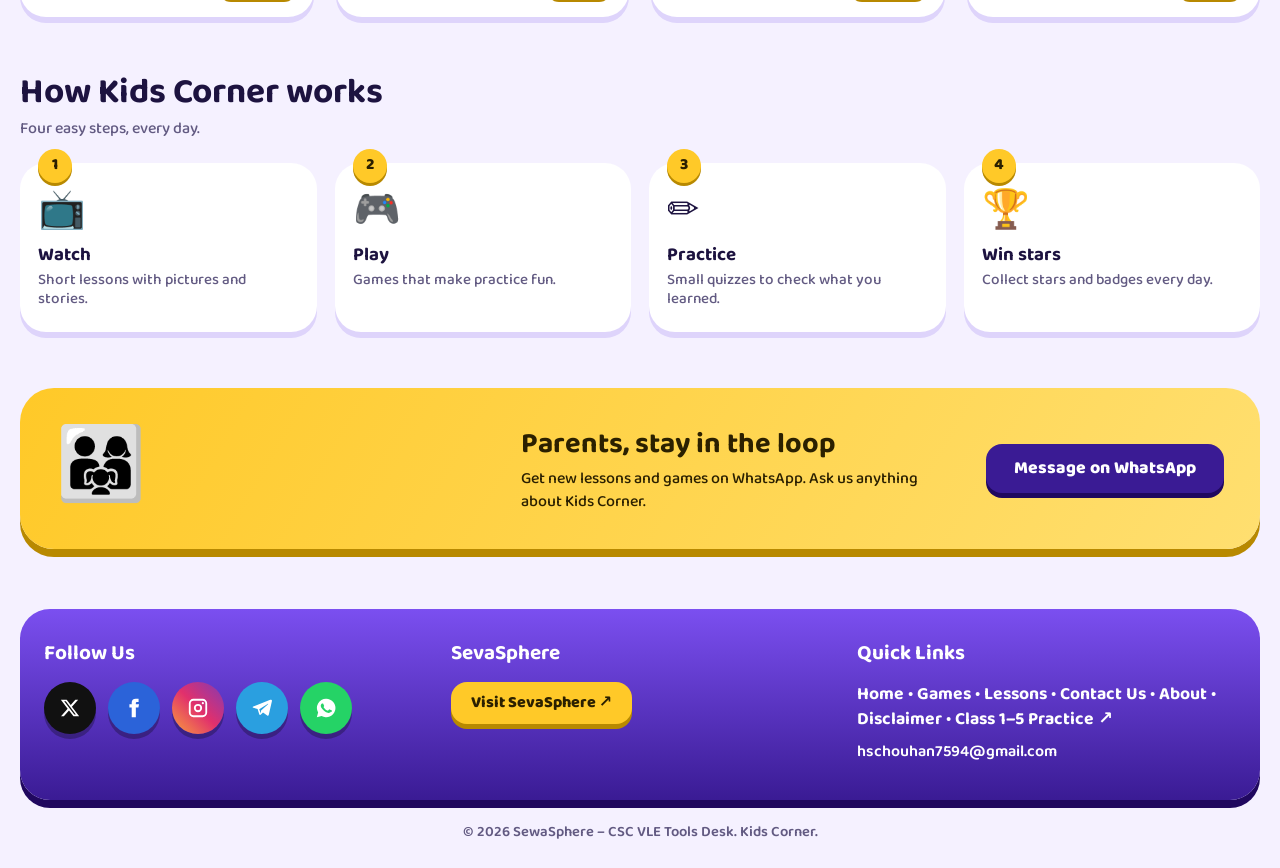
==== commit a50954c7: "Kids Corner v4: separate site" ====
--- a/index.html
+++ b/index.html
@@ -5,12 +5,12 @@
 <title>Kids Corner – SewaSphere</title>
 <link href="https://fonts.googleapis.com/css2?family=Baloo+2:wght@500;600;700;800&display=swap" rel="stylesheet">
 <link rel="stylesheet" href="assets/css/style.css">
-<link rel="icon" href="assets/img/logo.webp" type="image/webp"></head>
+<link rel="icon" href="assets/img/logo.webp" type="image/webp"><meta property="og:image" content="https://csc-vle-tools-desk.github.io/Kids-Corner/og-image.png"><meta property="og:title" content="Kids Corner – SewaSphere"><meta property="og:url" content="https://csc-vle-tools-desk.github.io/Kids-Corner/"></head>
 <body><div class="wrap">
 <header class="top">
  <a class="logo" href="#home"><img src="assets/img/logo.webp" alt="">Kids Corner</a>
- <nav><a href="#home">Home</a><a href="#subjects">Subjects</a><a href="#browse">Games &amp; Lessons</a><a href="#how">How it works</a><a href="#parents">Parents</a><a href="about.html">About</a><a href="https://csc-vle-tools-desk.github.io/SewaSphere/" rel="noopener">SevaSphere</a></nav>
- <a class="btn g" href="https://wa.me/919050680789">Chat with Us</a>
+ <nav><a href="#home">Home</a><a href="#subjects">Subjects</a><a href="#picgames">Picture Games</a><a href="#browse">Lessons</a><a href="#how">How it works</a><a href="#parents">Parents</a><a href="about.html">About</a><a href="https://csc-vle-tools-desk.github.io/SewaSphere/" rel="noopener">SevaSphere</a></nav>
+ <a class="btn y seva-btn" href="https://csc-vle-tools-desk.github.io/SewaSphere/" rel="noopener">SevaSphere ↗</a><a class="btn g" href="https://wa.me/919050680789">Chat with Us</a>
 </header>
 <main id="home">
 <div class="hero">
@@ -20,7 +20,7 @@
   <div class="txt">
    <h1>Learning that feels like play!</h1>
    <p>Watch short lessons, play smart games and earn stars. Made for KG to Class 5.</p>
-   <div class="cta"><a class="btn y" href="#browse" data-go="game">Start Playing</a><a class="btn w" href="#browse" data-go="lesson">Watch Lessons</a></div>
+   <div class="cta"><a class="btn y" href="#picgames">Start Playing</a><a class="btn w" href="#browse" data-go="lesson">Watch Lessons</a></div>
    <div class="pills"><span>KG to Class 5</span><span>Hindi &amp; English</span><span>Free to play</span></div>
   </div>
   <div class="ph"><img src="assets/img/hero.webp" alt="Hawa Singh Chauhan, CSC VLE Tools Desk"><span class="chip" style="right:14px;top:70px">Hello, kids! 👋</span></div>
@@ -32,7 +32,9 @@
 
 <section id="subjects"><h2 class="sec">Pick a subject</h2><p class="sub2">Tap a subject to see its games and lessons.</p><div class="subs" id="sj"></div></section>
 
-<section id="browse"><div class="bar"><div><h2 class="sec" id="ttl">All games &amp; lessons</h2><p class="sub2" style="margin:0" id="fl">Showing everything</p></div>
+<section id="picgames"><h2 class="sec">🎮 Picture Games <span style="font-size:1rem;color:var(--mute)">38 games · English &amp; Hindi</span></h2><p class="sub2">Tap a card to play. Pictures, sound and stars for KG, UKG and Class 1.</p><div class="kc-tabs" id="pgt"></div><div class="kc-grid" id="pg"></div></section>
+
+<section id="browse"><div class="bar"><div><h2 class="sec" id="ttl">Lessons &amp; Quiz games</h2><p class="sub2" style="margin:0" id="fl">Showing everything</p></div>
  <div class="tabs" role="tablist"><button class="tab" data-t="all" aria-selected="true">All</button><button class="tab" data-t="game" aria-selected="false">Games</button><button class="tab" data-t="lesson" aria-selected="false">Lessons</button></div></div>
  <div class="grid" id="grid"></div></section>
 
@@ -54,8 +56,8 @@
   <a href="https://wa.me/919050680789" aria-label="WhatsApp" style="background:#25d366"><svg viewBox="0 0 24 24"><path d="M12 2a10 10 0 0 0-8.600 15L2 22l5.200-1.400A10 10 0 1 0 12 2zm5.200 14.100c-.2.600-1.300 1.200-1.800 1.200-.5.100-1 .2-3.300-.7-2.800-1.200-4.600-4-4.700-4.200-.1-.2-1.100-1.500-1.100-2.800s.7-2 1-2.300c.2-.3.500-.3.700-.3h.5c.2 0 .4 0 .6.500l.8 2c.1.200.1.300 0 .5l-.4.600c-.1.100-.3.300-.1.600.2.300.8 1.300 1.800 2.100 1.200 1.100 2.200 1.400 2.500 1.500.3.100.5.100.7-.1l.9-1.100c.2-.3.400-.2.600-.1l2 1c.3.100.5.200.5.300.1.200.1.800-.1 1.400z"/></svg></a>
  </div></div>
  <div><h4>SevaSphere</h4><a class="btn y" style="font-size:1rem;padding:10px 20px" href="https://csc-vle-tools-desk.github.io/SewaSphere/" rel="noopener">Visit SevaSphere ↗</a></div>
- <div><h4>Quick Links</h4><div class="ql"><a href="#home">Home</a> • <a href="#browse" data-go="game">Games</a> • <a href="#browse" data-go="lesson">Lessons</a> • <a href="contact.html">Contact Us</a> • <a href="about.html">About</a> • <a href="disclaimer.html">Disclaimer</a></div>
+ <div><h4>Quick Links</h4><div class="ql"><a href="#home">Home</a> • <a href="#browse" data-go="game">Games</a> • <a href="#browse" data-go="lesson">Lessons</a> • <a href="contact.html">Contact Us</a> • <a href="about.html">About</a> • <a href="disclaimer.html">Disclaimer</a> • <a href="https://csc-vle-tools-desk.github.io/SewaSphere/kids-classes.html" rel="noopener">Class 1–5 Practice ↗</a></div>
  <div class="mail"><a href="mailto:hschouhan7594@gmail.com">hschouhan7594@gmail.com</a></div></div>
 </div><div class="copy">© 2026 SewaSphere – CSC VLE Tools Desk. Kids Corner.</div></footer>
 </div>
-<script src="assets/js/data.js"></script><script src="assets/js/app.js"></script></body></html>
+<script src="assets/js/data.js"></script><script src="assets/js/app.js"></script><script src="assets/js/picgames.js"></script></body></html>
--- a/assets/css/style.css
+++ b/assets/css/style.css
@@ -1,6 +1,6 @@
 :root{--bg:#f5f1ff;--ink:#1d1340;--mute:#625a82;--card:#fff;--line:#ded4fb;--v:#5b2fc9;--v2:#7b4ff0;--vd:#3a1b94;--y:#ffc928;--yd:#b88900;--k:#ff6b6b;--gr:#22c55e;
 box-sizing:border-box;padding-top:env(safe-area-inset-top,0px);padding-bottom:env(safe-area-inset-bottom,0px)}
-@media (prefers-color-scheme:dark){:root:not([data-theme="light"]){--bg:#150e2e;--ink:#f1ecff;--mute:#b3a9d6;--card:#221848;--line:#33256b}}
+
 :root[data-theme="dark"]{--bg:#150e2e;--ink:#f1ecff;--mute:#b3a9d6;--card:#221848;--line:#33256b}
 html{scroll-padding-top:env(safe-area-inset-top,0px);scroll-behavior:smooth}
 *{box-sizing:border-box}
@@ -101,3 +101,20 @@
 .chips{display:flex;flex-wrap:wrap;gap:8px;margin-top:16px}.chip{border:2px solid var(--line);background:var(--card);color:var(--ink);font:inherit;font-weight:700;border-radius:14px;padding:6px 12px;cursor:pointer}.chip[aria-pressed=true]{background:var(--y);color:#2b1700;border-color:var(--y)}
 .qh{display:flex;justify-content:space-between;color:var(--mute);font-weight:700}.qo{display:grid;grid-template-columns:repeat(auto-fit,minmax(200px,1fr));gap:12px;margin:14px 0}
 .opt{font:inherit;font-weight:700;font-size:1.15rem;padding:16px;border-radius:18px;border:3px solid var(--line);background:var(--card);color:var(--ink);cursor:pointer}.opt:hover:not(:disabled){border-color:var(--v2)}.opt.ok{background:#22c55e;color:#fff;border-color:#22c55e}.opt.no{background:var(--k);color:#fff;border-color:var(--k)}
+.c1{--a:#ef4444;--b:#b91c1c}.c2{--a:#f97316;--b:#c2410c}.c3{--a:#eab308;--b:#a16207}.c4{--a:#22c55e;--b:#15803d}.c5{--a:#14b8a6;--b:#0f766e}.c6{--a:#0ea5e9;--b:#0369a1}.c7{--a:#6366f1;--b:#4338ca}.c8{--a:#a855f7;--b:#7e22ce}.c9{--a:#ec4899;--b:#be185d}.c10{--a:#f43f5e;--b:#be123c}
+.kc-tabs{display:flex;flex-wrap:wrap;gap:8px;margin-bottom:16px}.kc-tab{border:3px solid #fff;background:#fff;color:#2b2350;padding:6px 16px;border-radius:999px;font:800 1rem "Baloo 2",inherit;cursor:pointer;box-shadow:0 4px 0 #cfc3f5;min-height:42px}.kc-tab[aria-pressed="true"]{background:#7c4dff;color:#fff;border-color:#7c4dff;box-shadow:0 4px 0 #4c2bb3}
+.kc-grid{display:grid;grid-template-columns:repeat(auto-fill,minmax(200px,1fr));gap:18px}
+.kc-card{--a:#7c4dff;--b:#4c2bb3;display:flex;flex-direction:column;text-decoration:none;color:#2b2350;background:#fff;border-radius:24px;overflow:hidden;border:3px solid #fff;box-shadow:0 7px 0 var(--b),0 16px 26px rgba(40,20,90,.18);transition:transform .18s,box-shadow .18s}
+.kc-card:hover{transform:translateY(-6px);box-shadow:0 11px 0 var(--b),0 22px 30px rgba(40,20,90,.22)}.kc-card:active{transform:translateY(3px);box-shadow:0 3px 0 var(--b)}
+.kc-thumb{display:grid;place-items:center;padding:14px;background:linear-gradient(135deg,var(--a),var(--b));position:relative;overflow:hidden}.kc-thumb::after{content:"";position:absolute;right:-12%;bottom:-40%;width:60%;aspect-ratio:1;border-radius:50%;background:rgba(255,255,255,.16)}
+.kc-thumb img{width:min(120px,42%);min-width:92px;height:auto;filter:drop-shadow(0 6px 5px rgba(0,0,0,.3));position:relative;z-index:1;transition:transform .25s}.kc-card:hover .kc-thumb img{transform:scale(1.1) rotate(-5deg)}
+.kc-body{display:flex;flex-direction:column;gap:2px;padding:14px 16px 16px;flex:1}.kc-lv{font-size:.74rem;font-weight:800;color:var(--b);text-transform:uppercase;letter-spacing:.05em}.kc-body strong{font-size:1.25rem;line-height:1.15}.kc-hi{color:var(--b);font-weight:700;font-size:.98rem}.kc-body small{color:#5b5780;font-size:.88rem;line-height:1.35;margin-top:4px;flex:1}
+.kc-foot{display:flex;justify-content:space-between;align-items:center;margin-top:10px}.kc-foot em{font-style:normal;background:var(--a);color:#fff;padding:6px 16px;border-radius:999px;font-weight:800;font-size:.9rem;box-shadow:0 3px 0 var(--b)}.kc-stars i{font-style:normal;color:#d9d4ea;margin-right:2px}.kc-stars i.on{color:#f59e0b}
+.art img.artimg{width:84px;height:84px;filter:drop-shadow(0 5px 4px rgba(0,0,0,.3));position:relative}
+@media(max-width:520px){.kc-grid{grid-template-columns:repeat(auto-fill,minmax(150px,1fr));gap:12px}.kc-card{border-radius:18px}}
+
+/* link to SevaSphere, shown when the nav is hidden */
+.seva-btn{display:none}.ql a{display:inline-block}
+@media(max-width:1100px){.seva-btn{display:inline-block;margin-left:auto}.seva-btn+.btn{margin-left:8px}.top .seva-btn{padding:8px 14px;font-size:.95rem}.top .btn.g{padding:8px 14px;font-size:.95rem}}
+@media(max-width:380px){.top .btn.g{display:none}}
+@media(max-width:520px){.top{gap:8px}.logo{font-size:1.2rem}}
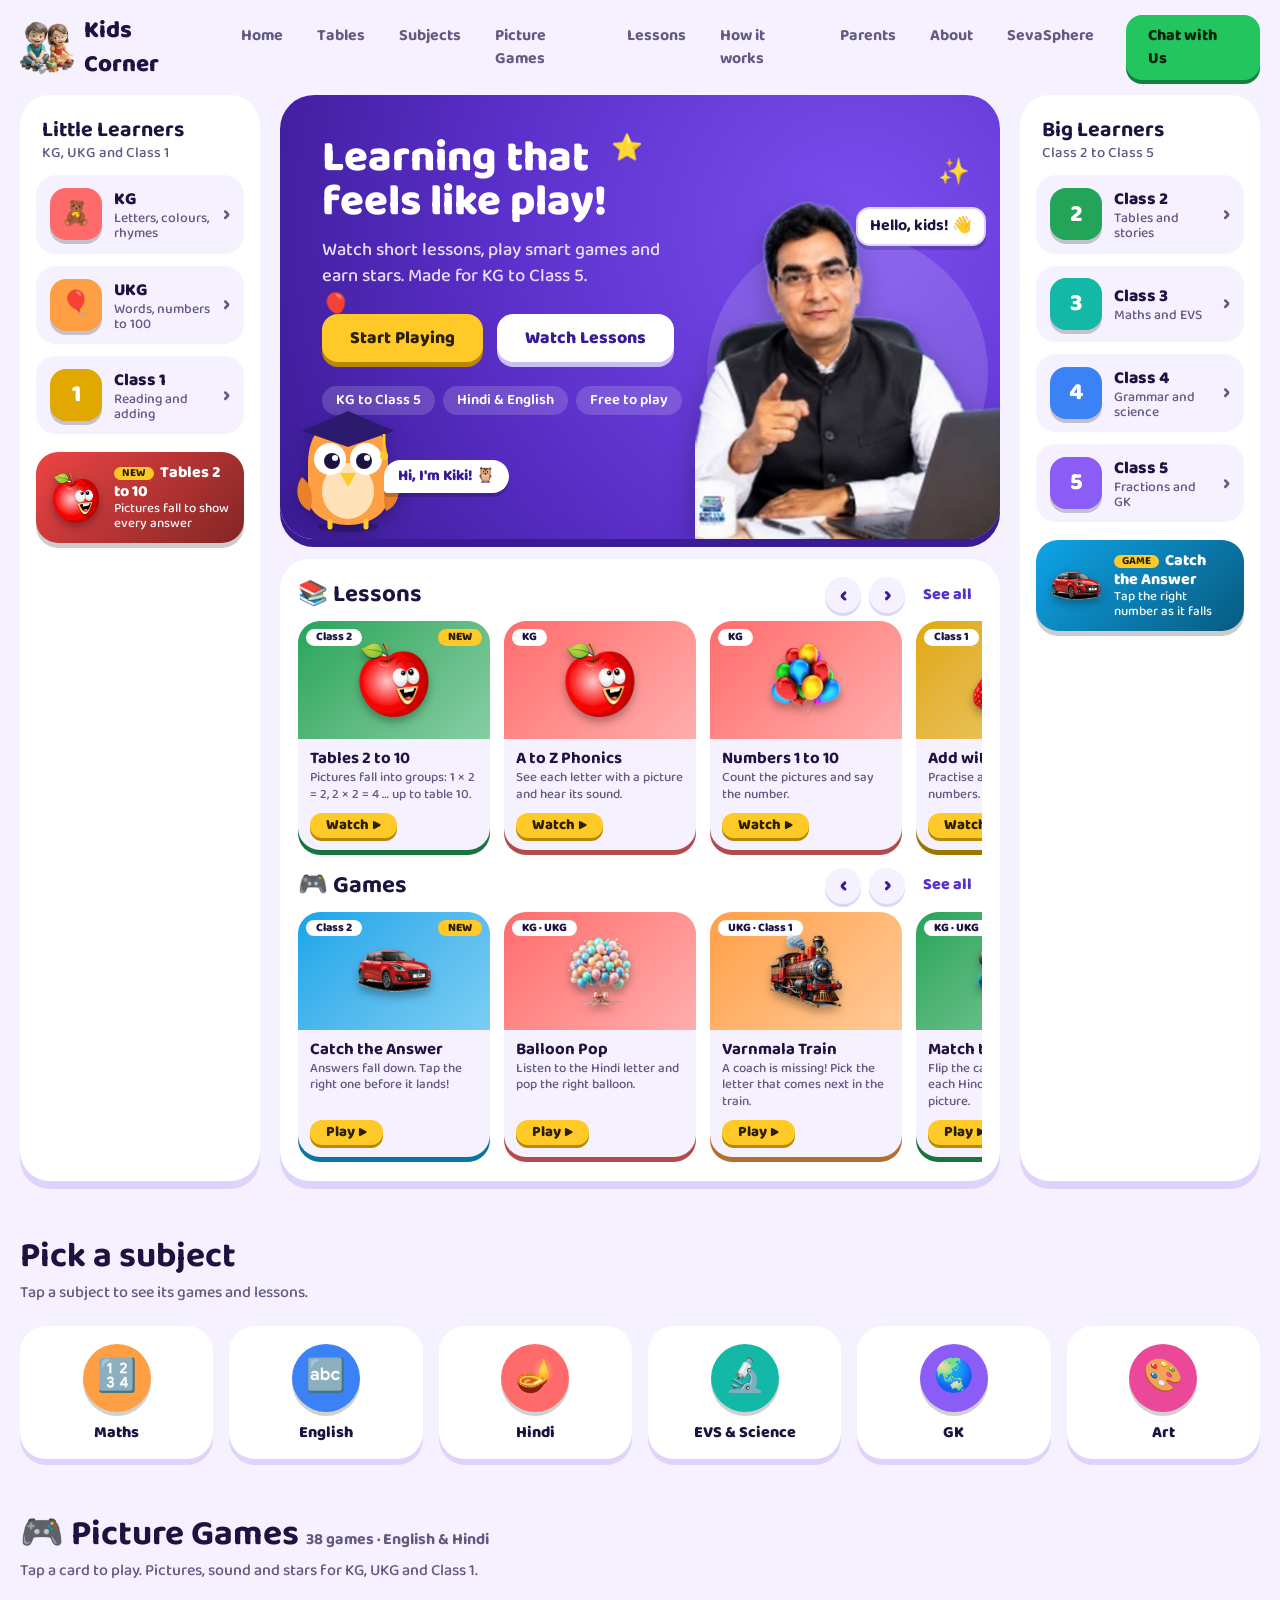
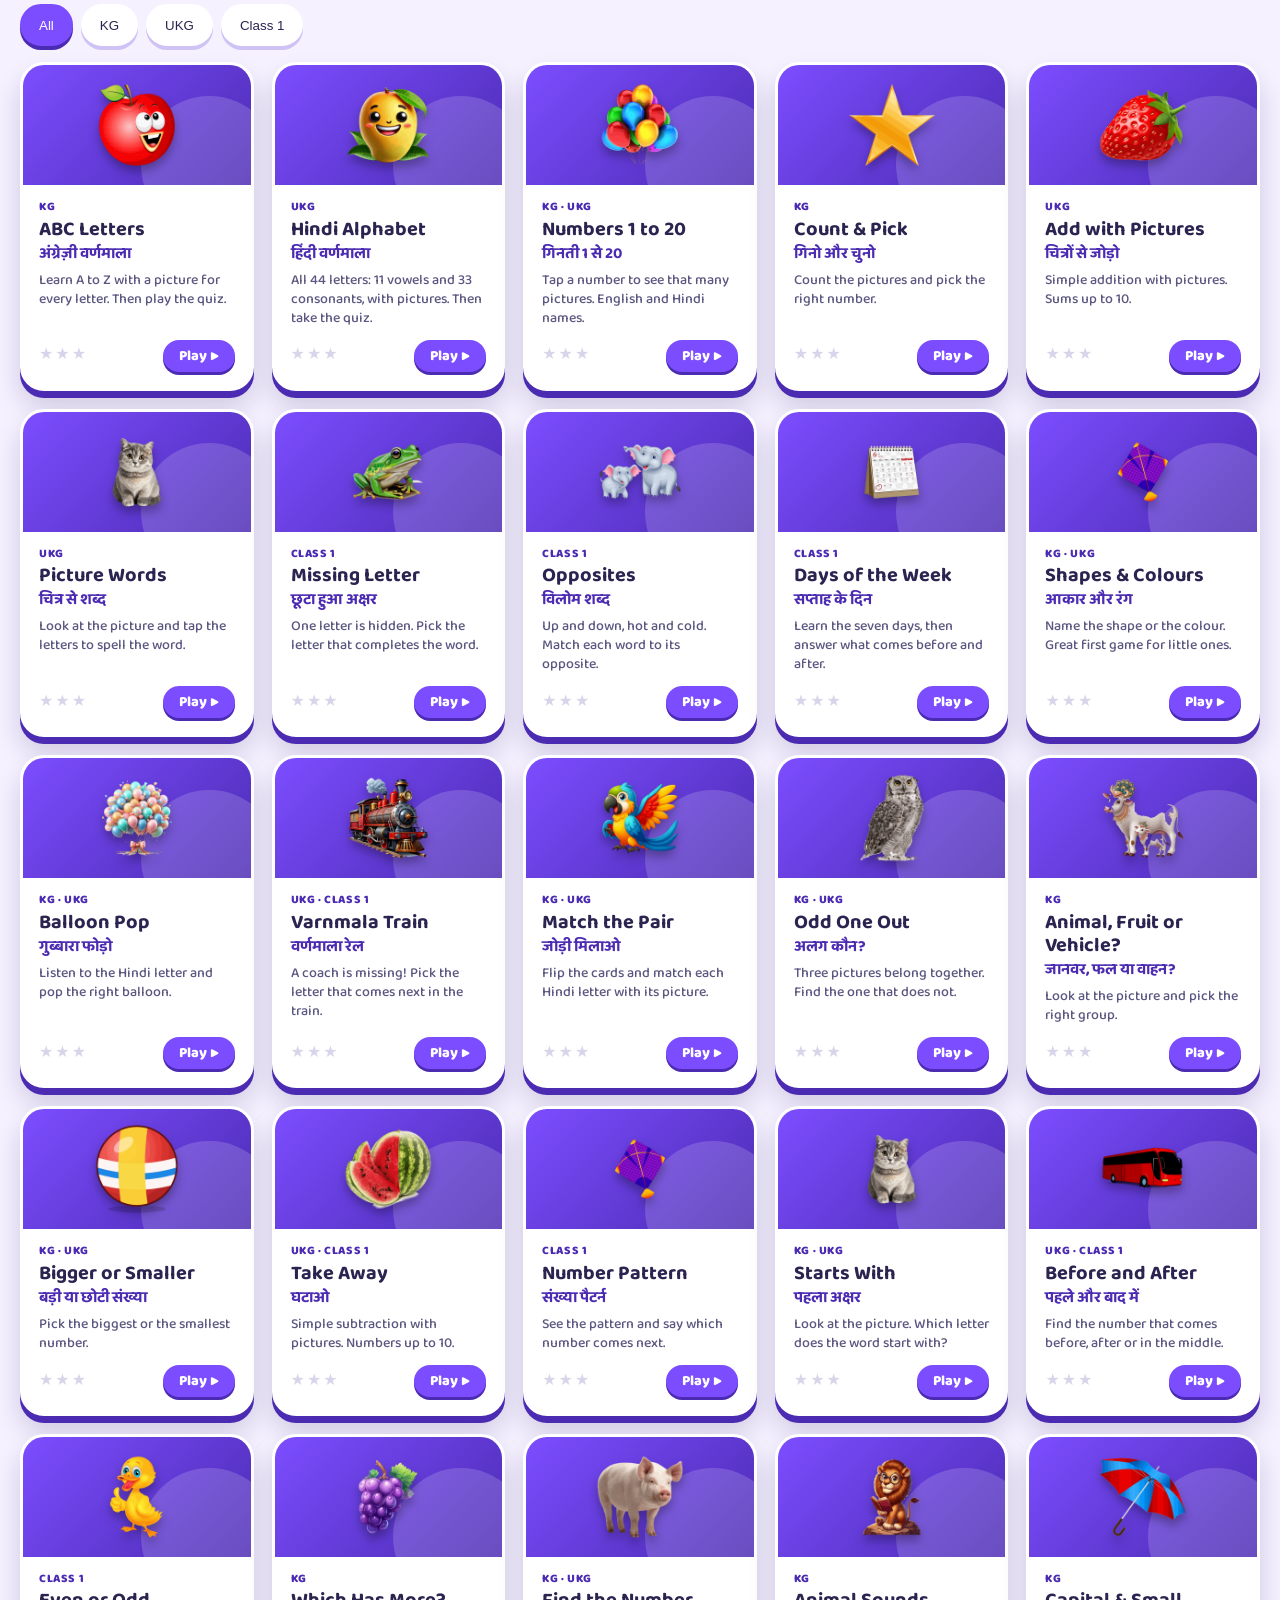
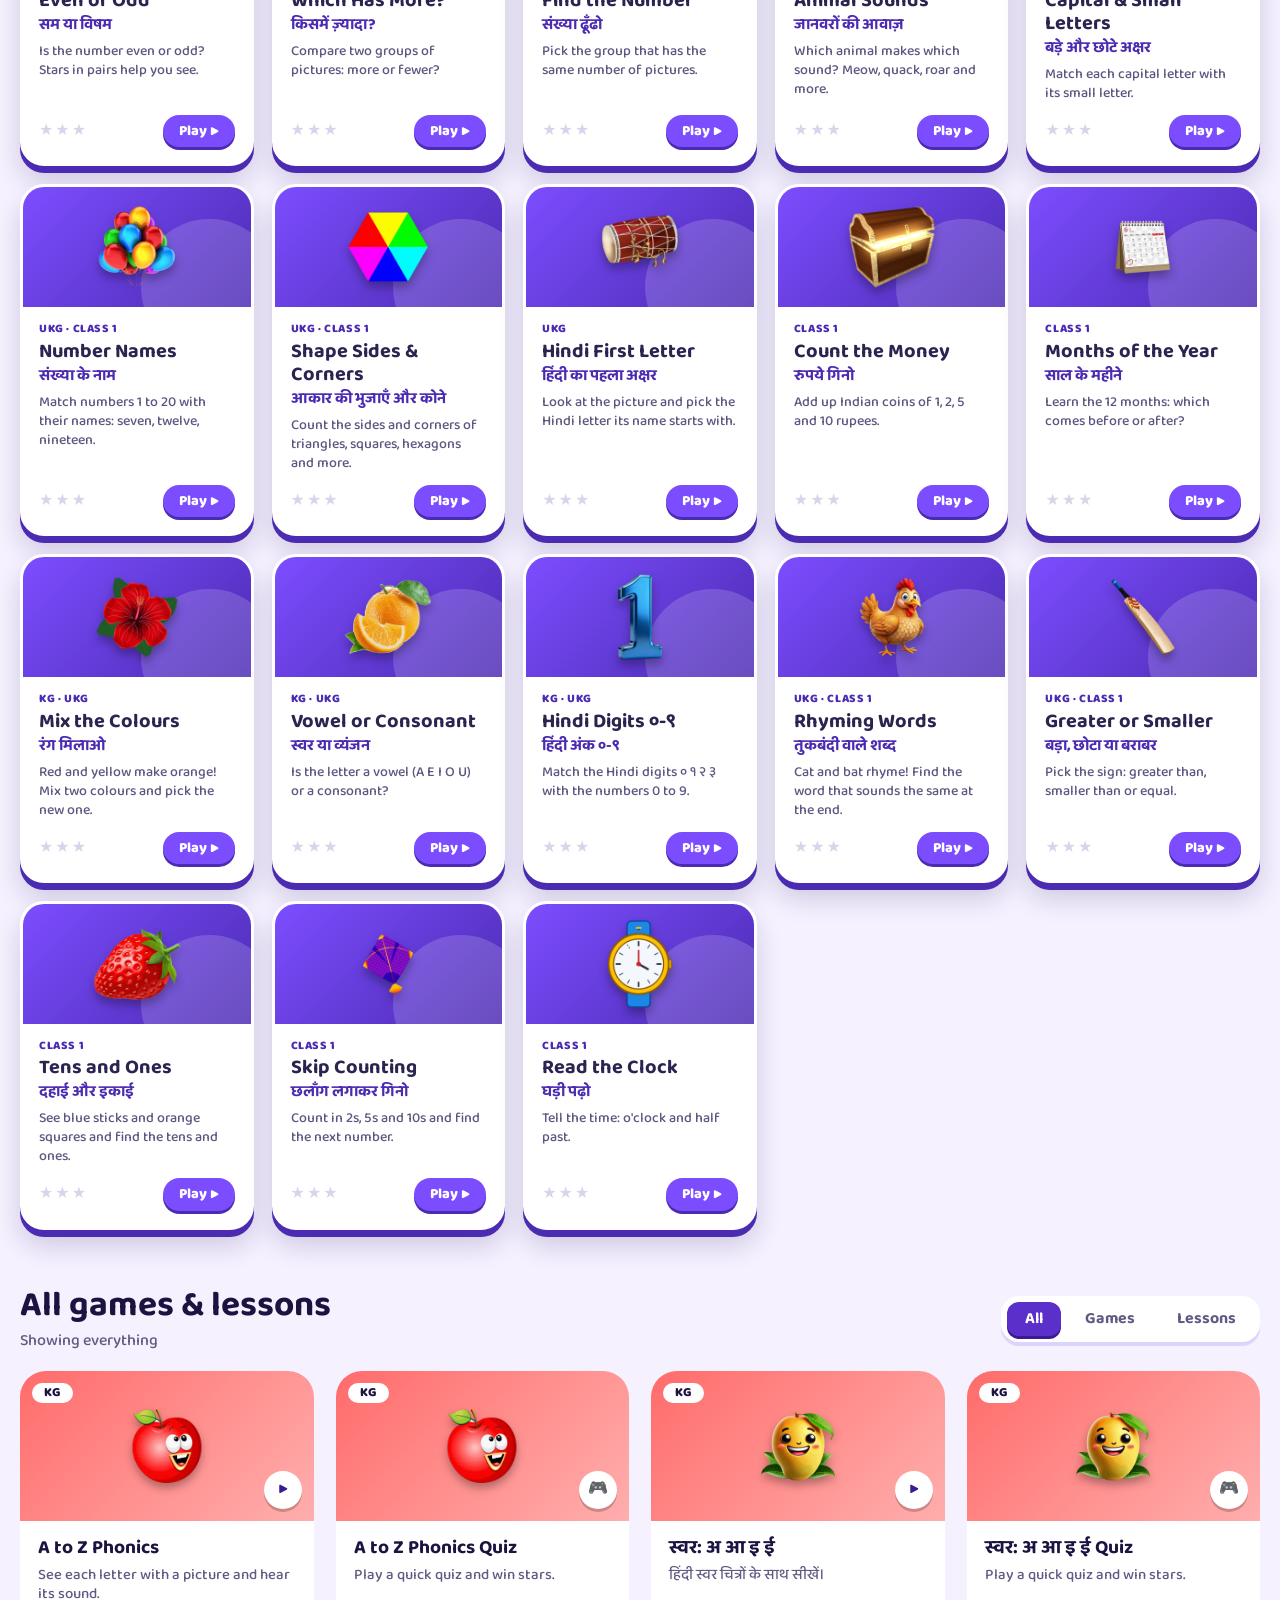
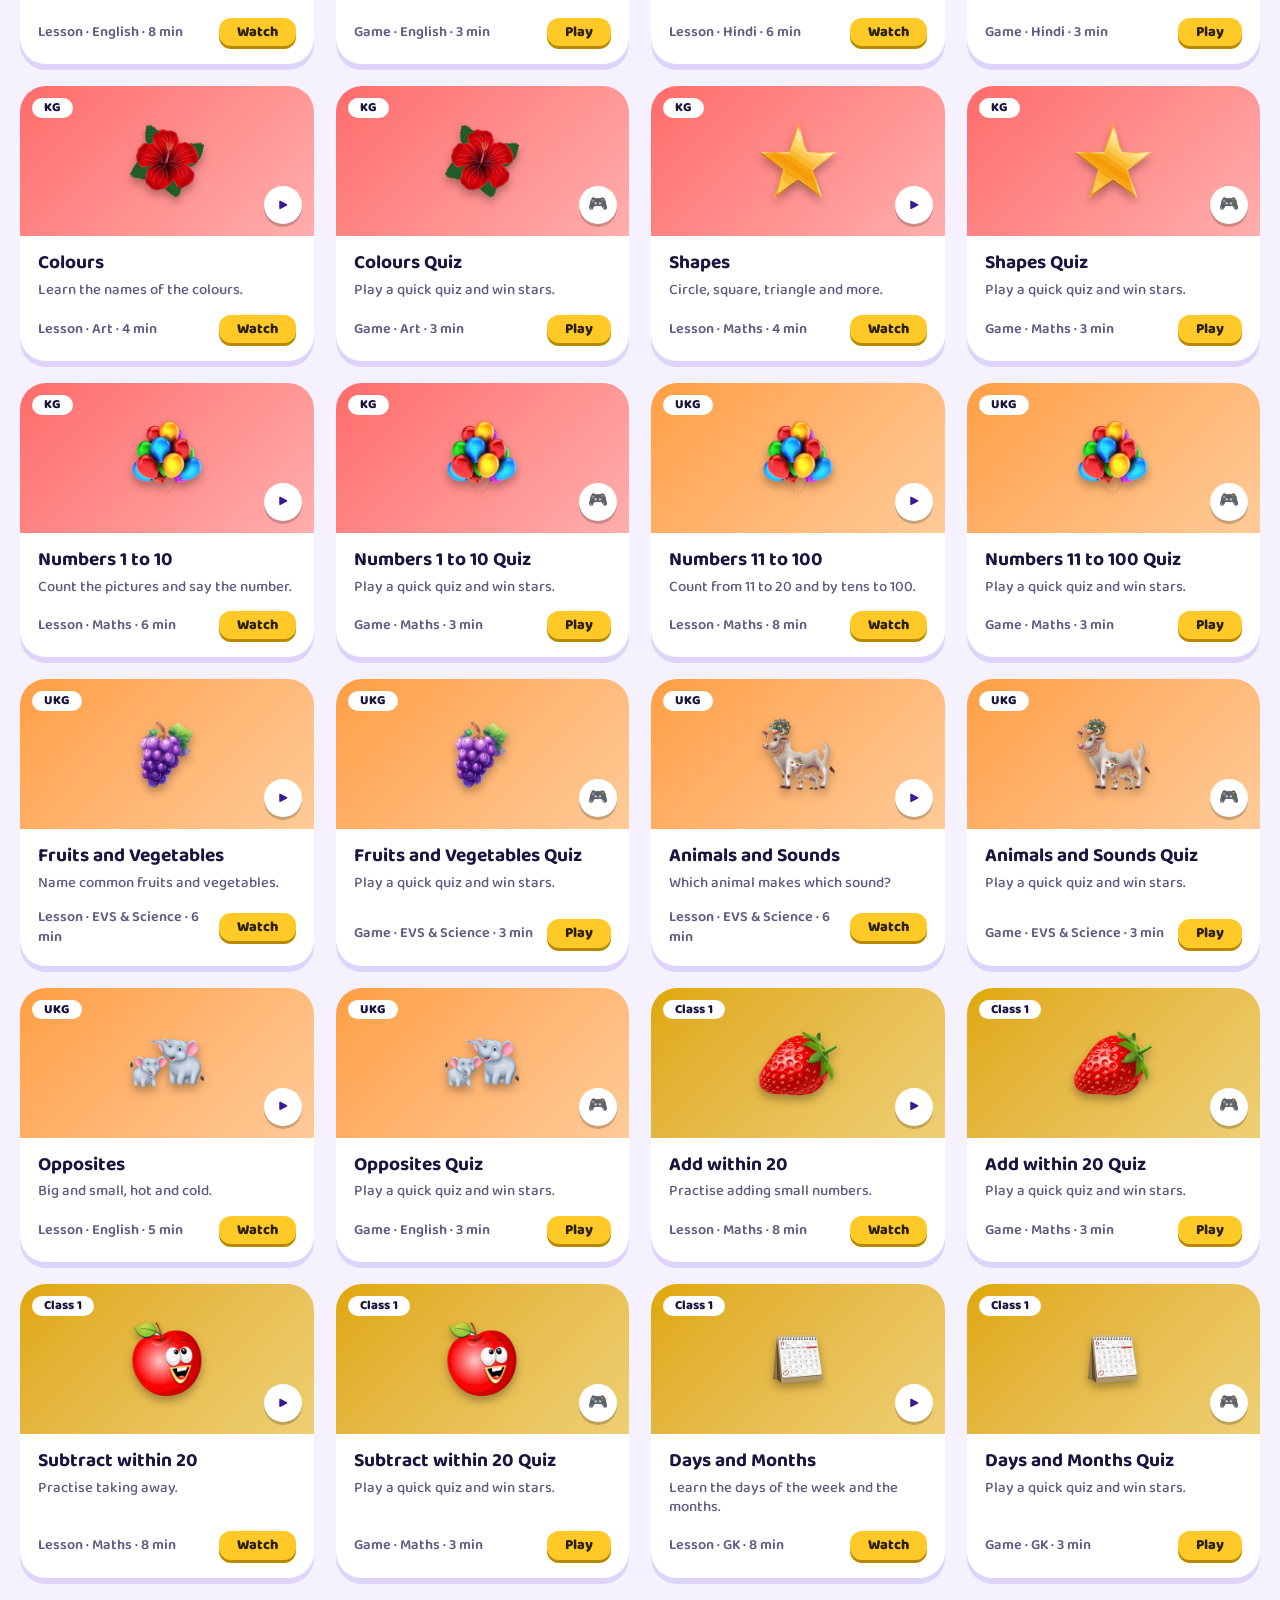
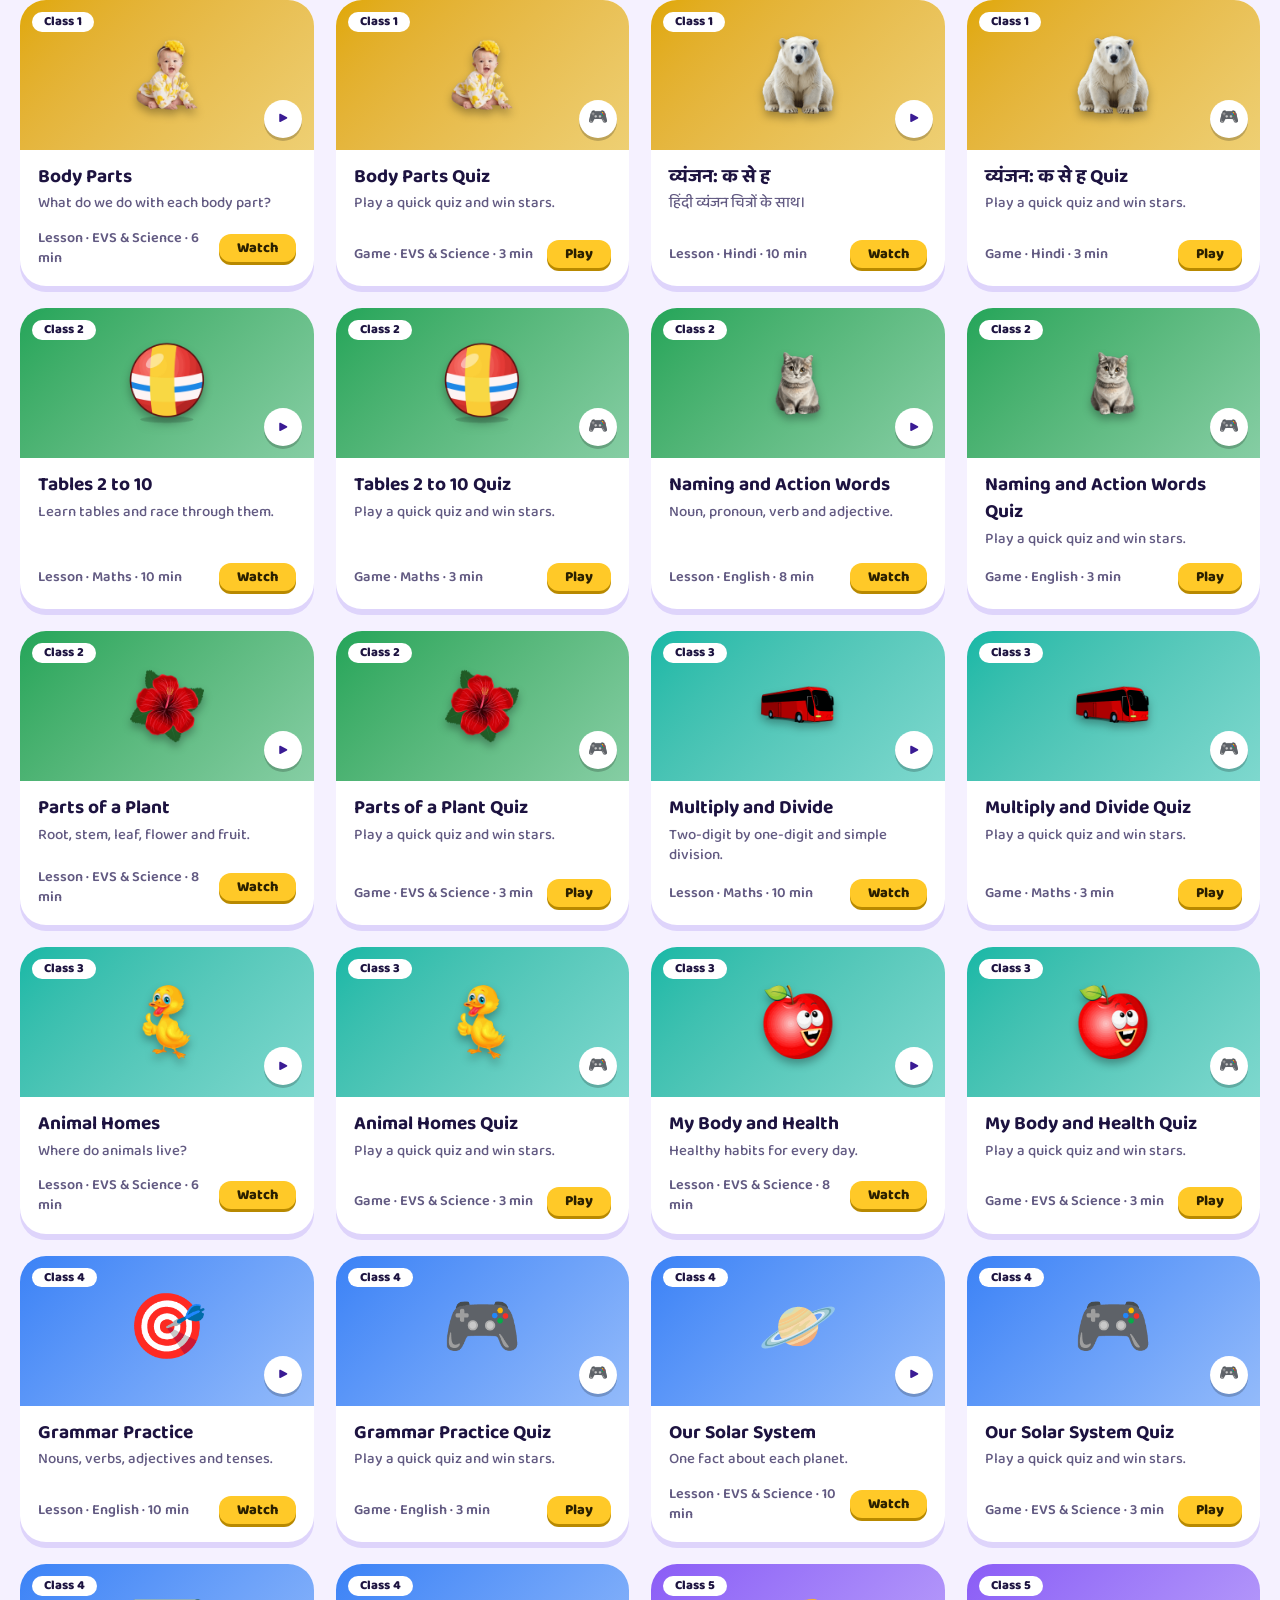
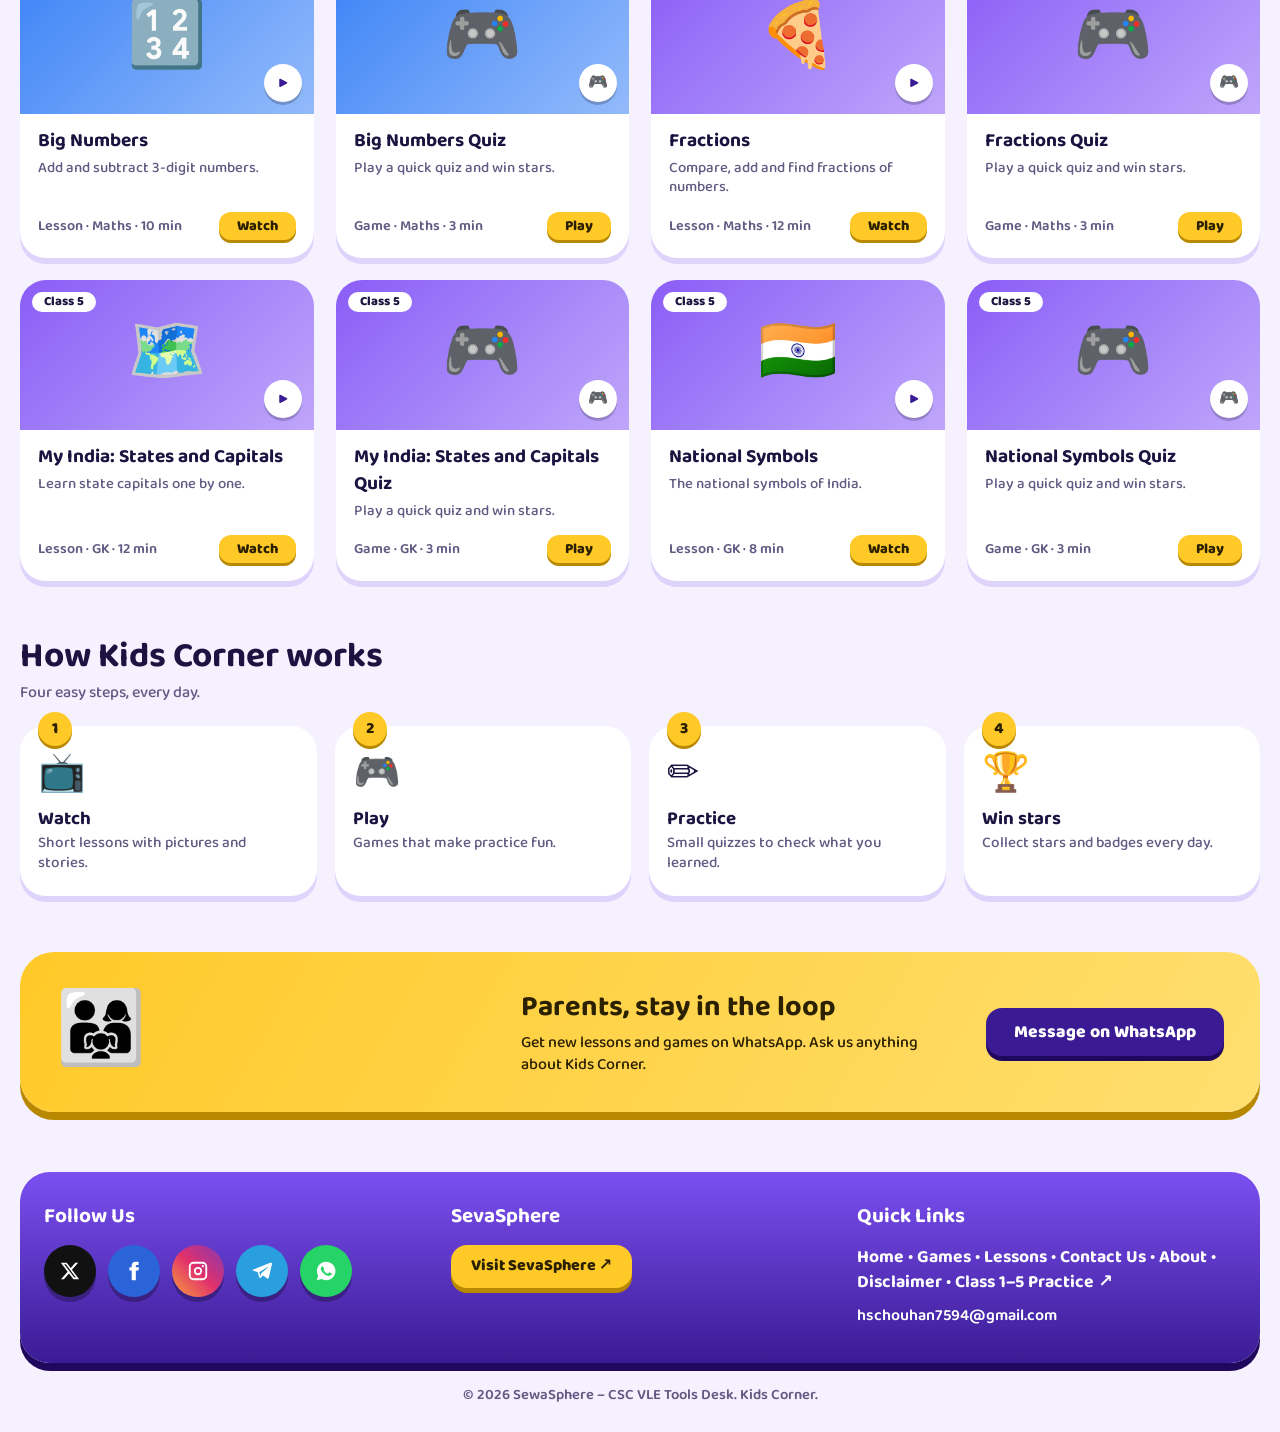
==== commit 0b8cdb14: "Add picture tables page and full hero" ====
--- a/index.html
+++ b/index.html
@@ -4,17 +4,18 @@
 <meta name="description" content="Kids Corner by SewaSphere: fun games and easy lessons for KG to Class 5.">
 <title>Kids Corner – SewaSphere</title>
 <link href="https://fonts.googleapis.com/css2?family=Baloo+2:wght@500;600;700;800&display=swap" rel="stylesheet">
-<link rel="stylesheet" href="assets/css/style.css">
+<link rel="stylesheet" href="assets/css/style.css"><link rel="stylesheet" href="assets/css/hero.css">
 <link rel="icon" href="assets/img/logo.webp" type="image/webp"><meta property="og:image" content="https://csc-vle-tools-desk.github.io/Kids-Corner/og-image.png"><meta property="og:title" content="Kids Corner – SewaSphere"><meta property="og:url" content="https://csc-vle-tools-desk.github.io/Kids-Corner/"></head>
-<body><div class="wrap">
+<body class="home"><div class="wrap">
 <header class="top">
  <a class="logo" href="#home"><img src="assets/img/logo.webp" alt="">Kids Corner</a>
- <nav><a href="#home">Home</a><a href="#subjects">Subjects</a><a href="#picgames">Picture Games</a><a href="#browse">Lessons</a><a href="#how">How it works</a><a href="#parents">Parents</a><a href="about.html">About</a><a href="https://csc-vle-tools-desk.github.io/SewaSphere/" rel="noopener">SevaSphere</a></nav>
+ <nav><a href="#home">Home</a><a href="tables.html">Tables</a><a href="#subjects">Subjects</a><a href="#picgames">Picture Games</a><a href="#browse">Lessons</a><a href="#how">How it works</a><a href="#parents">Parents</a><a href="about.html">About</a><a href="https://csc-vle-tools-desk.github.io/SewaSphere/" rel="noopener">SevaSphere</a></nav>
  <a class="btn y seva-btn" href="https://csc-vle-tools-desk.github.io/SewaSphere/" rel="noopener">SevaSphere ↗</a><a class="btn g" href="https://wa.me/919050680789">Chat with Us</a>
 </header>
 <main id="home">
 <div class="hero">
- <aside class="side" aria-label="Little learners"><h2>Little Learners</h2><p>KG, UKG and Class 1</p><div id="cl"></div></aside>
+ <aside class="side" aria-label="Little learners"><h2>Little Learners</h2><p>KG, UKG and Class 1</p><div id="cl"></div><a class="promo" href="tables.html" style="--c:#ef4444"><img src="assets/kids/apple.png" alt="" width="56" height="56"><span><b>NEW</b>Tables 2 to 10<small>Pictures fall to show every answer</small></span></a></aside>
+ <div class="mid">
  <div class="hl">
   <span class="star" style="left:46%;top:36px">⭐</span><span class="star" style="right:30px;top:60px;animation-delay:1s">✨</span><span class="star" style="left:40px;top:44%;animation-delay:2s">🎈</span>
   <div class="txt">
@@ -27,7 +28,15 @@
   <svg class="mascot" viewBox="0 0 120 130" aria-label="Kiki the owl"><ellipse cx="60" cy="124" rx="30" ry="5" fill="rgba(0,0,0,.2)"/><path d="M20 60c0-30 18-48 40-48s40 18 40 48v34c0 16-18 28-40 28S20 110 20 94z" fill="#ff9f43"/><ellipse cx="60" cy="88" rx="26" ry="28" fill="#ffe2b8"/><path d="M14 74c-8 10-6 28 8 34 4-14 2-26-8-34zm92 0c8 10 6 28-8 34-4-14-2-26 8-34z" fill="#e8812a"/><circle cx="42" cy="56" r="16" fill="#fff"/><circle cx="78" cy="56" r="16" fill="#fff"/><circle cx="44" cy="58" r="8" fill="#1d1340"/><circle cx="76" cy="58" r="8" fill="#1d1340"/><circle cx="47" cy="55" r="3" fill="#fff"/><circle cx="79" cy="55" r="3" fill="#fff"/><path d="M52 70h16l-8 14z" fill="#ffc928"/><path d="M60 8 14 28l46 16 46-16z" fill="#2b1a6e"/><path d="M96 31v20" stroke="#ffc928" stroke-width="3"/><circle cx="96" cy="53" r="4" fill="#ffc928"/><path d="M42 118v6m36-6v6" stroke="#ffc928" stroke-width="5" stroke-linecap="round"/></svg>
   <div class="bub">Hi, I'm Kiki! 🦉</div>
  </div>
- <aside class="side" aria-label="Big learners"><h2>Big Learners</h2><p>Class 2 to Class 5</p><div id="cr"></div></aside>
+  <div class="hc">
+   <div class="hh"><h2>📚 Lessons</h2><span><button class="sa" data-d="-1" data-for="hl-l" aria-label="Scroll lessons left">‹</button><button class="sa" data-d="1" data-for="hl-l" aria-label="Scroll lessons right">›</button><a href="#browse" data-go="lesson">See all</a></span></div>
+   <div class="strip" id="hl-l"></div>
+   <div class="hh"><h2>🎮 Games</h2><span><button class="sa" data-d="-1" data-for="hl-g" aria-label="Scroll games left">‹</button><button class="sa" data-d="1" data-for="hl-g" aria-label="Scroll games right">›</button><a href="#picgames">See all</a></span></div>
+   <div class="strip" id="hl-g"></div>
+  </div>
+ </div>
+
+ <aside class="side" aria-label="Big learners"><h2>Big Learners</h2><p>Class 2 to Class 5</p><div id="cr"></div><a class="promo" href="tables.html#play" style="--c:#0ea5e9"><img src="assets/kids/car.png" alt="" width="56" height="56"><span><b>GAME</b>Catch the Answer<small>Tap the right number as it falls</small></span></a></aside>
 </div>
 
 <section id="subjects"><h2 class="sec">Pick a subject</h2><p class="sub2">Tap a subject to see its games and lessons.</p><div class="subs" id="sj"></div></section>
@@ -60,4 +69,4 @@
  <div class="mail"><a href="mailto:hschouhan7594@gmail.com">hschouhan7594@gmail.com</a></div></div>
 </div><div class="copy">© 2026 SewaSphere – CSC VLE Tools Desk. Kids Corner.</div></footer>
 </div>
-<script src="assets/js/data.js"></script><script src="assets/js/app.js"></script><script src="assets/js/picgames.js"></script></body></html>
+<script src="assets/js/data.js"></script><script src="assets/js/app.js"></script><script src="assets/js/picgames.js"></script><script src="assets/js/hero.js"></script></body></html>
--- a/assets/css/hero.css
+++ b/assets/css/hero.css
@@ -0,0 +1,48 @@
+/* Full-height home hero: left sidebar, centre (banner + lesson and game cards), right sidebar */
+body.home .wrap{max-width:1680px}
+body.home .hero{min-height:calc(100vh - 96px);min-height:calc(100svh - 96px);grid-template-columns:clamp(240px,17vw,300px) minmax(0,1fr) clamp(240px,17vw,300px);gap:20px}
+.mid{display:flex;flex-direction:column;gap:20px;min-width:0}
+.mid .hl{min-height:350px;flex:none}
+.side{display:flex;flex-direction:column}
+.promo{margin-top:6px;display:flex;align-items:center;gap:10px;padding:12px;margin-bottom:10px;border-radius:22px;color:#fff;background:linear-gradient(135deg,var(--c),color-mix(in srgb,var(--c) 55%,#000));box-shadow:0 5px 0 rgba(0,0,0,.2);font-weight:800;line-height:1.15}
+.promo img{flex:none;width:56px;height:56px;object-fit:contain;filter:drop-shadow(0 4px 4px rgba(0,0,0,.3));animation:bob 2.4s ease-in-out infinite}
+.promo small{display:block;font-weight:500;font-size:.82rem;opacity:.95}
+.promo b{display:inline-block;background:#ffc928;color:#2b2000;font-size:.7rem;padding:0 8px;border-radius:99px;margin-right:6px;vertical-align:middle}
+.promo:hover{transform:translateY(-2px)}
+@keyframes bob{50%{transform:translateY(-6px) rotate(-6deg)}}
+
+.hc{flex:1;background:var(--card);border-radius:30px;padding:14px 18px 10px;box-shadow:0 8px 0 var(--line);display:flex;flex-direction:column;justify-content:space-around;min-width:0}
+.hh{display:flex;align-items:center;justify-content:space-between;gap:10px;margin-top:4px}
+.hh h2{margin:0;font-size:1.5rem}
+.hh span{display:flex;align-items:center;gap:8px}
+.hh a{font-weight:800;color:var(--v);padding:2px 10px}
+.sa{width:36px;height:36px;border-radius:50%;border:0;background:var(--bg);color:var(--vd);font:inherit;font-size:1.4rem;font-weight:800;line-height:1;cursor:pointer;box-shadow:0 3px 0 var(--line)}
+.sa:active{transform:translateY(2px)}
+.strip{display:flex;gap:14px;overflow-x:auto;scroll-snap-type:x mandatory;padding:8px 4px 14px;scrollbar-width:thin;scrollbar-color:var(--line) transparent}
+.mc{--c:#7c4dff;flex:0 0 clamp(170px,15vw,210px);scroll-snap-align:start;display:flex;flex-direction:column;border-radius:22px;overflow:hidden;background:var(--bg);box-shadow:0 5px 0 color-mix(in srgb,var(--c) 70%,#000);transition:transform .15s}
+.mc:hover{transform:translateY(-4px)}
+.mart{position:relative;height:118px;display:grid;place-items:center;background:linear-gradient(135deg,var(--c),color-mix(in srgb,var(--c) 55%,#fff))}
+.mart img{width:84px;height:84px;object-fit:contain;filter:drop-shadow(0 5px 4px rgba(0,0,0,.3))}
+.mart .mtg{position:absolute;left:8px;top:8px;background:#fff;color:var(--ink);font-size:.74rem;font-weight:800;padding:0 10px;border-radius:99px}
+.mart .nw{position:absolute;right:8px;top:8px;background:#ffc928;color:#2b2000;font-size:.74rem;font-weight:800;padding:0 10px;border-radius:99px;font-style:normal;animation:bob 2s ease-in-out infinite}
+.mb{display:flex;flex-direction:column;gap:2px;padding:10px 12px 12px;flex:1}
+.mb strong{font-size:1.05rem;line-height:1.15}
+.mb small{color:var(--mute);font-size:.82rem;line-height:1.25;flex:1}
+.mb em{align-self:flex-start;margin-top:8px;font-style:normal;font-weight:800;background:var(--y);color:#2b2000;padding:2px 16px;border-radius:12px;box-shadow:0 3px 0 var(--yd);font-size:.92rem}
+
+@media(min-width:701px){
+ .mid .hl{min-height:430px}
+ .mid .txt{padding-bottom:124px}
+ .mid .bub{left:104px;bottom:46px}
+ .mid .hl h1{font-size:clamp(2.1rem,3.4vw,3.3rem)}
+}
+@media(max-width:1100px){
+ body.home .hero{min-height:0;grid-template-columns:1fr 1fr}
+ .mid{grid-column:1/-1;order:-1}
+ .promo{margin-top:12px}
+}
+@media(max-width:700px){
+ body.home .hero{grid-template-columns:1fr}
+ .mid .hl{min-height:0}
+ .mc{flex-basis:170px}
+}
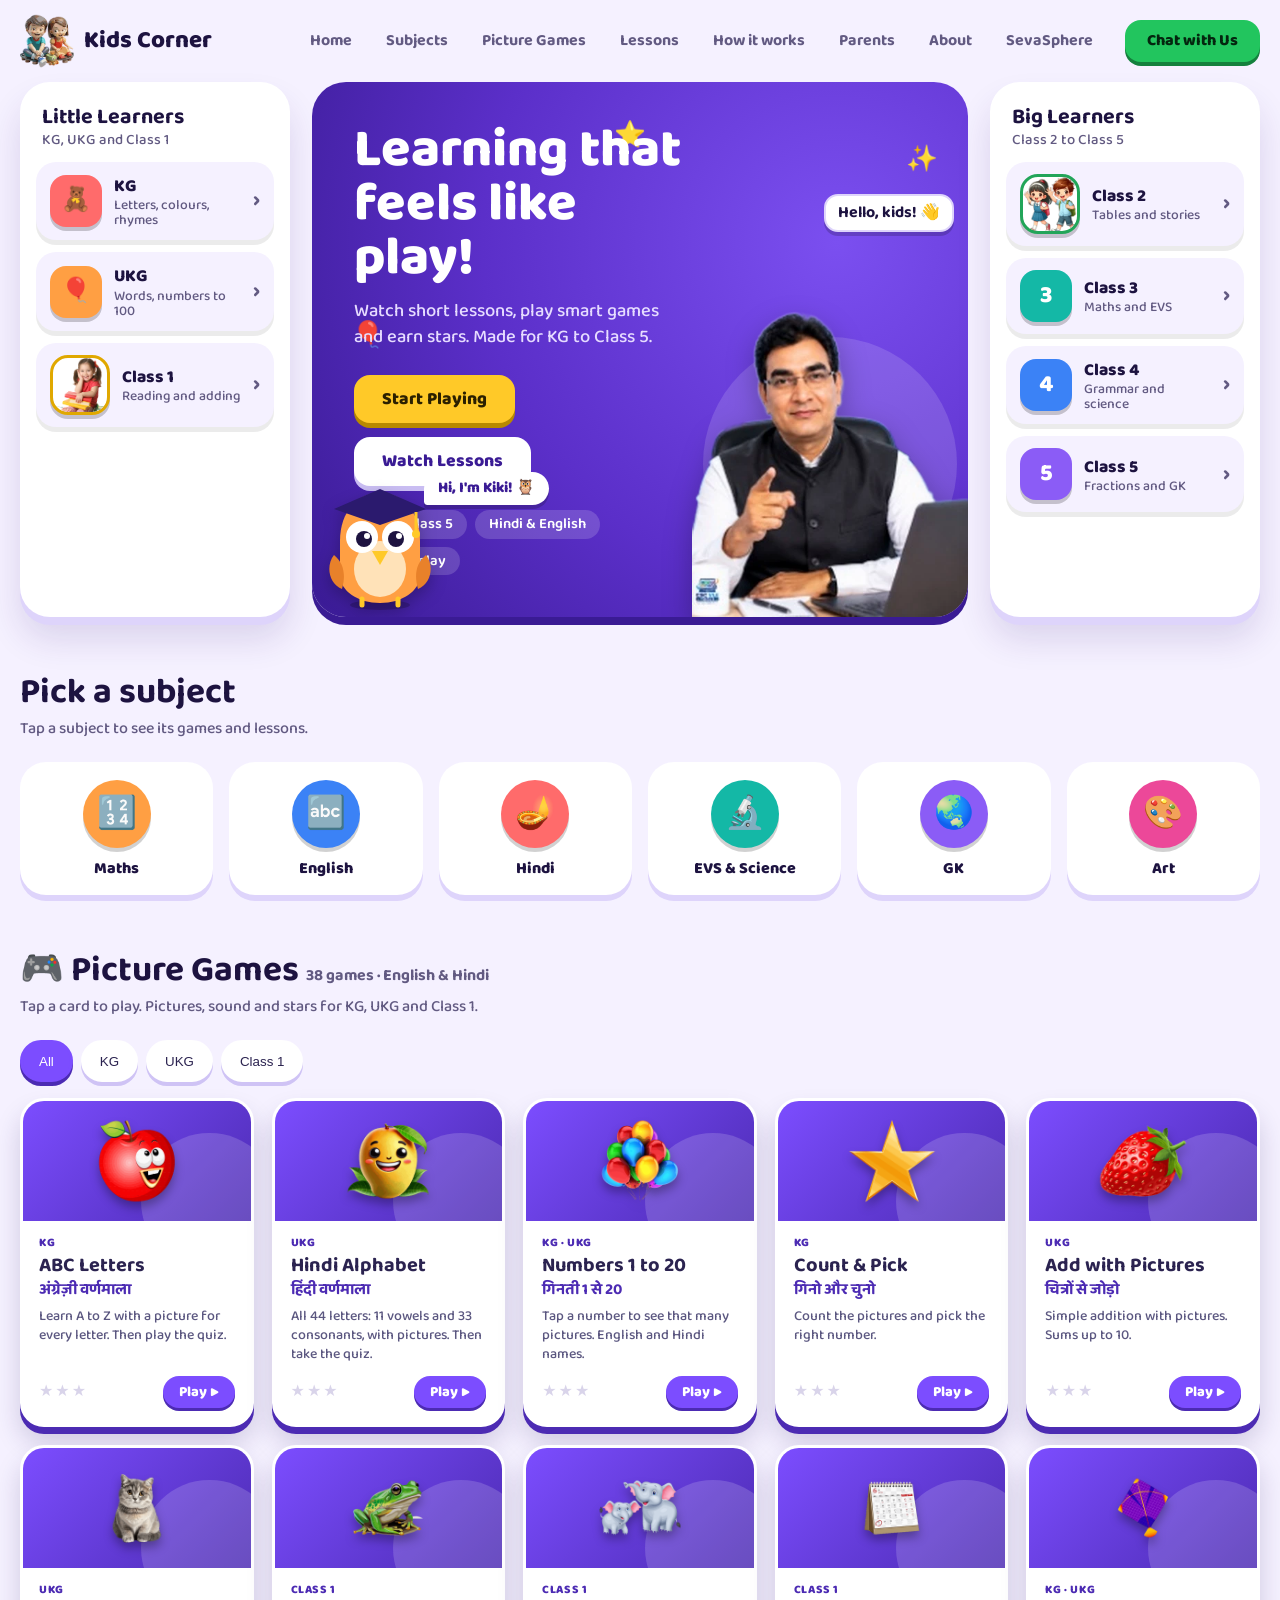
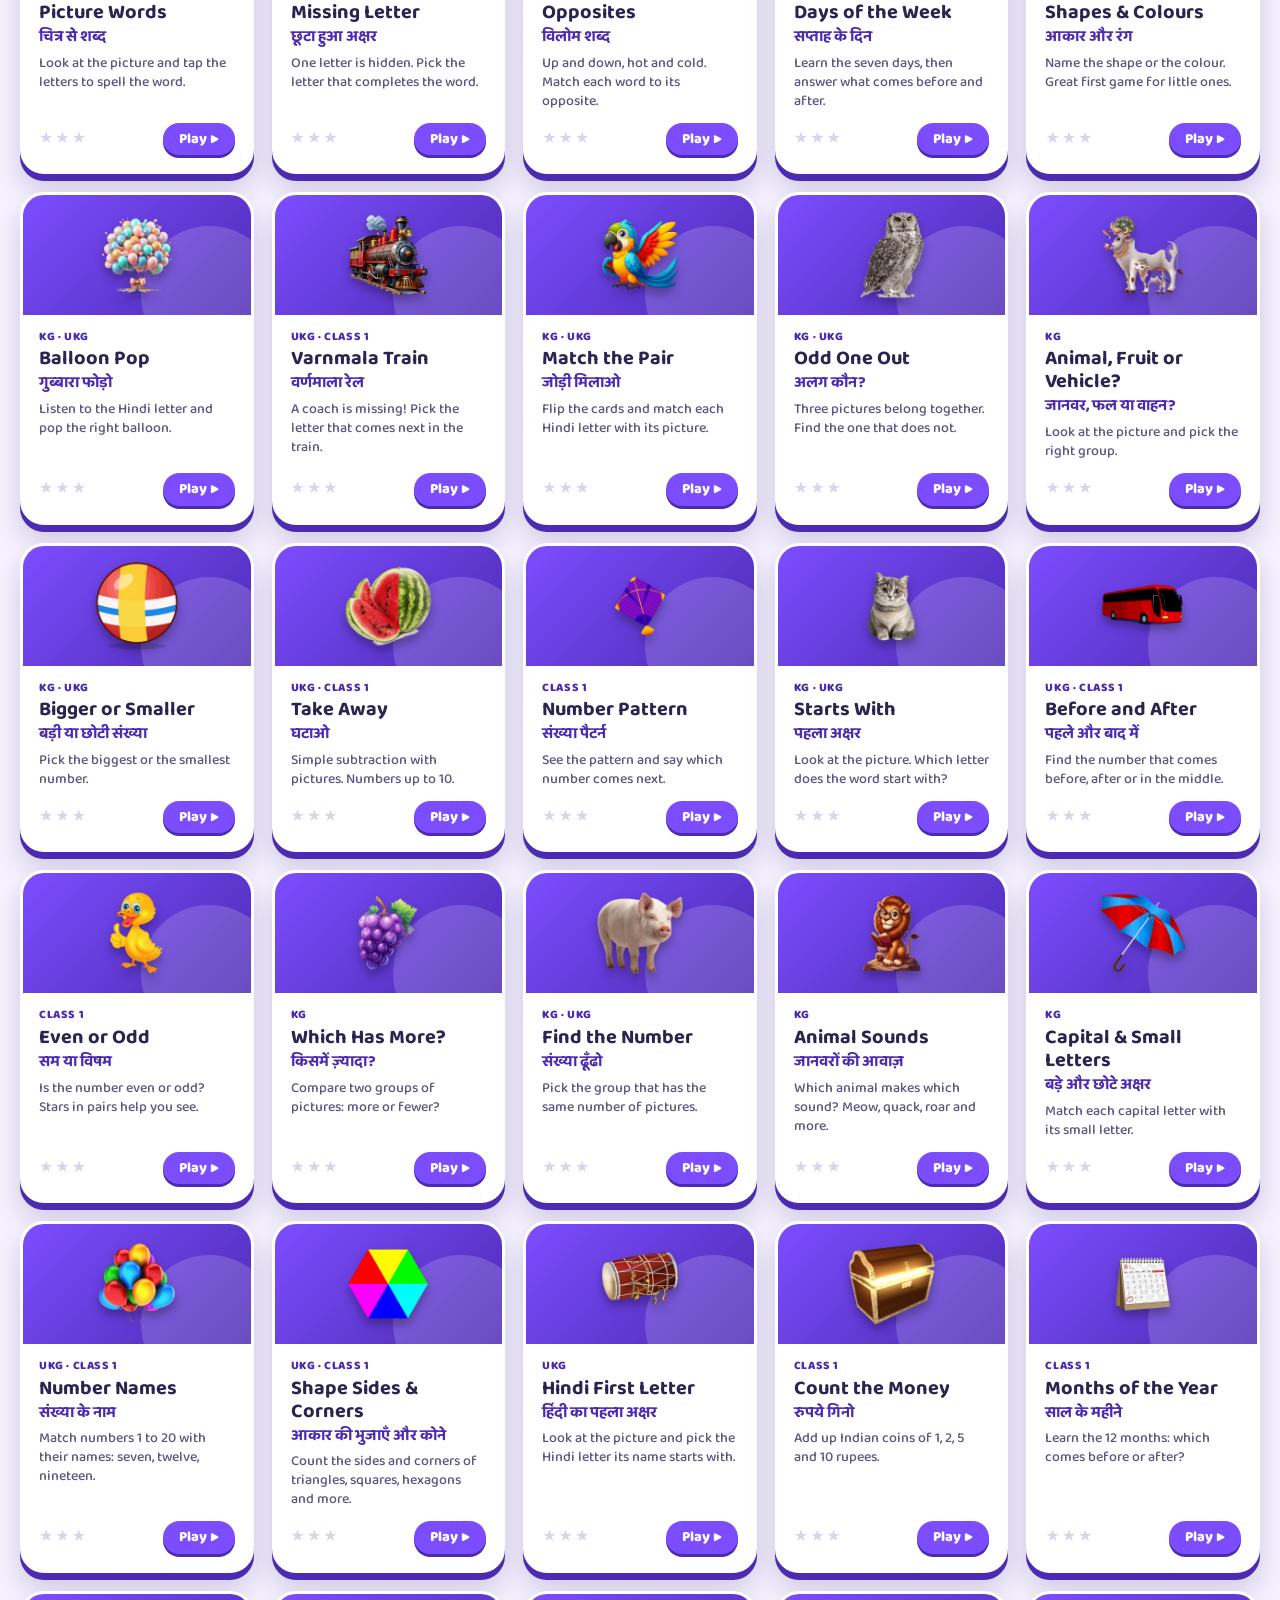
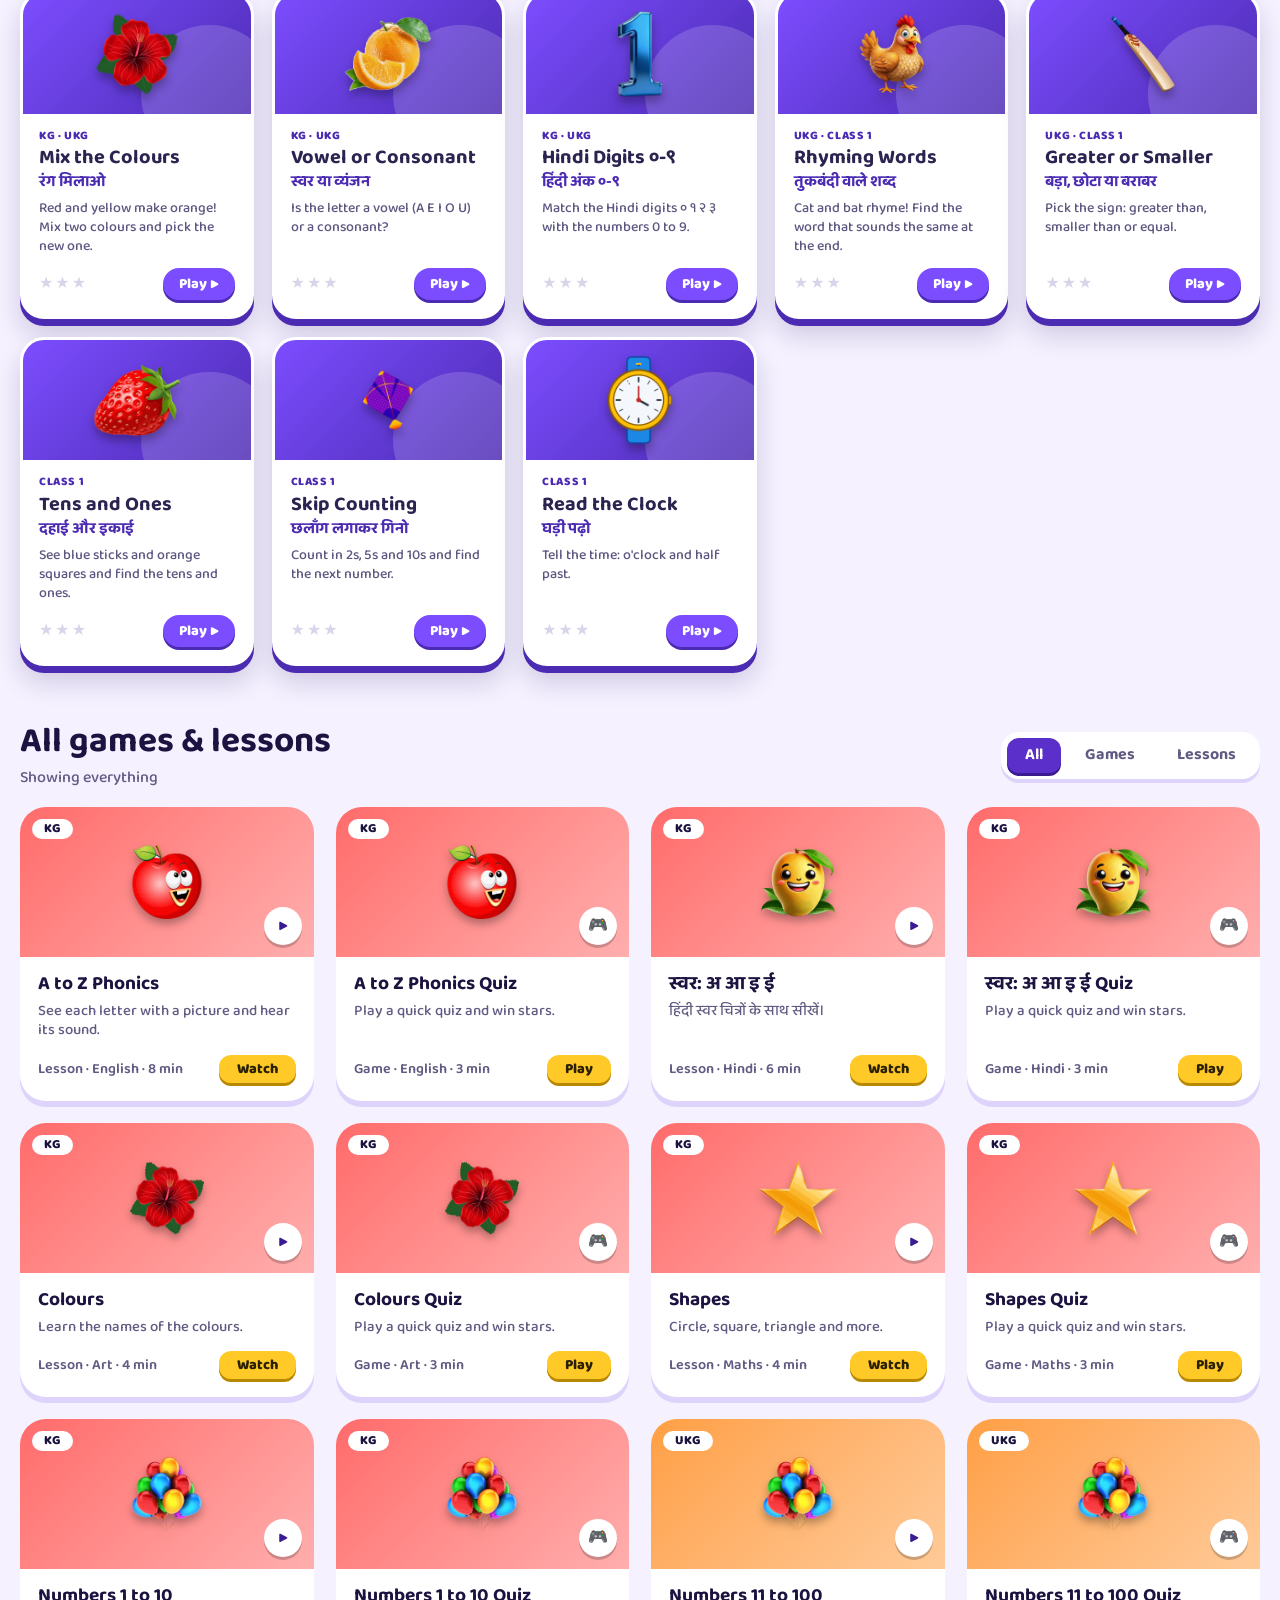
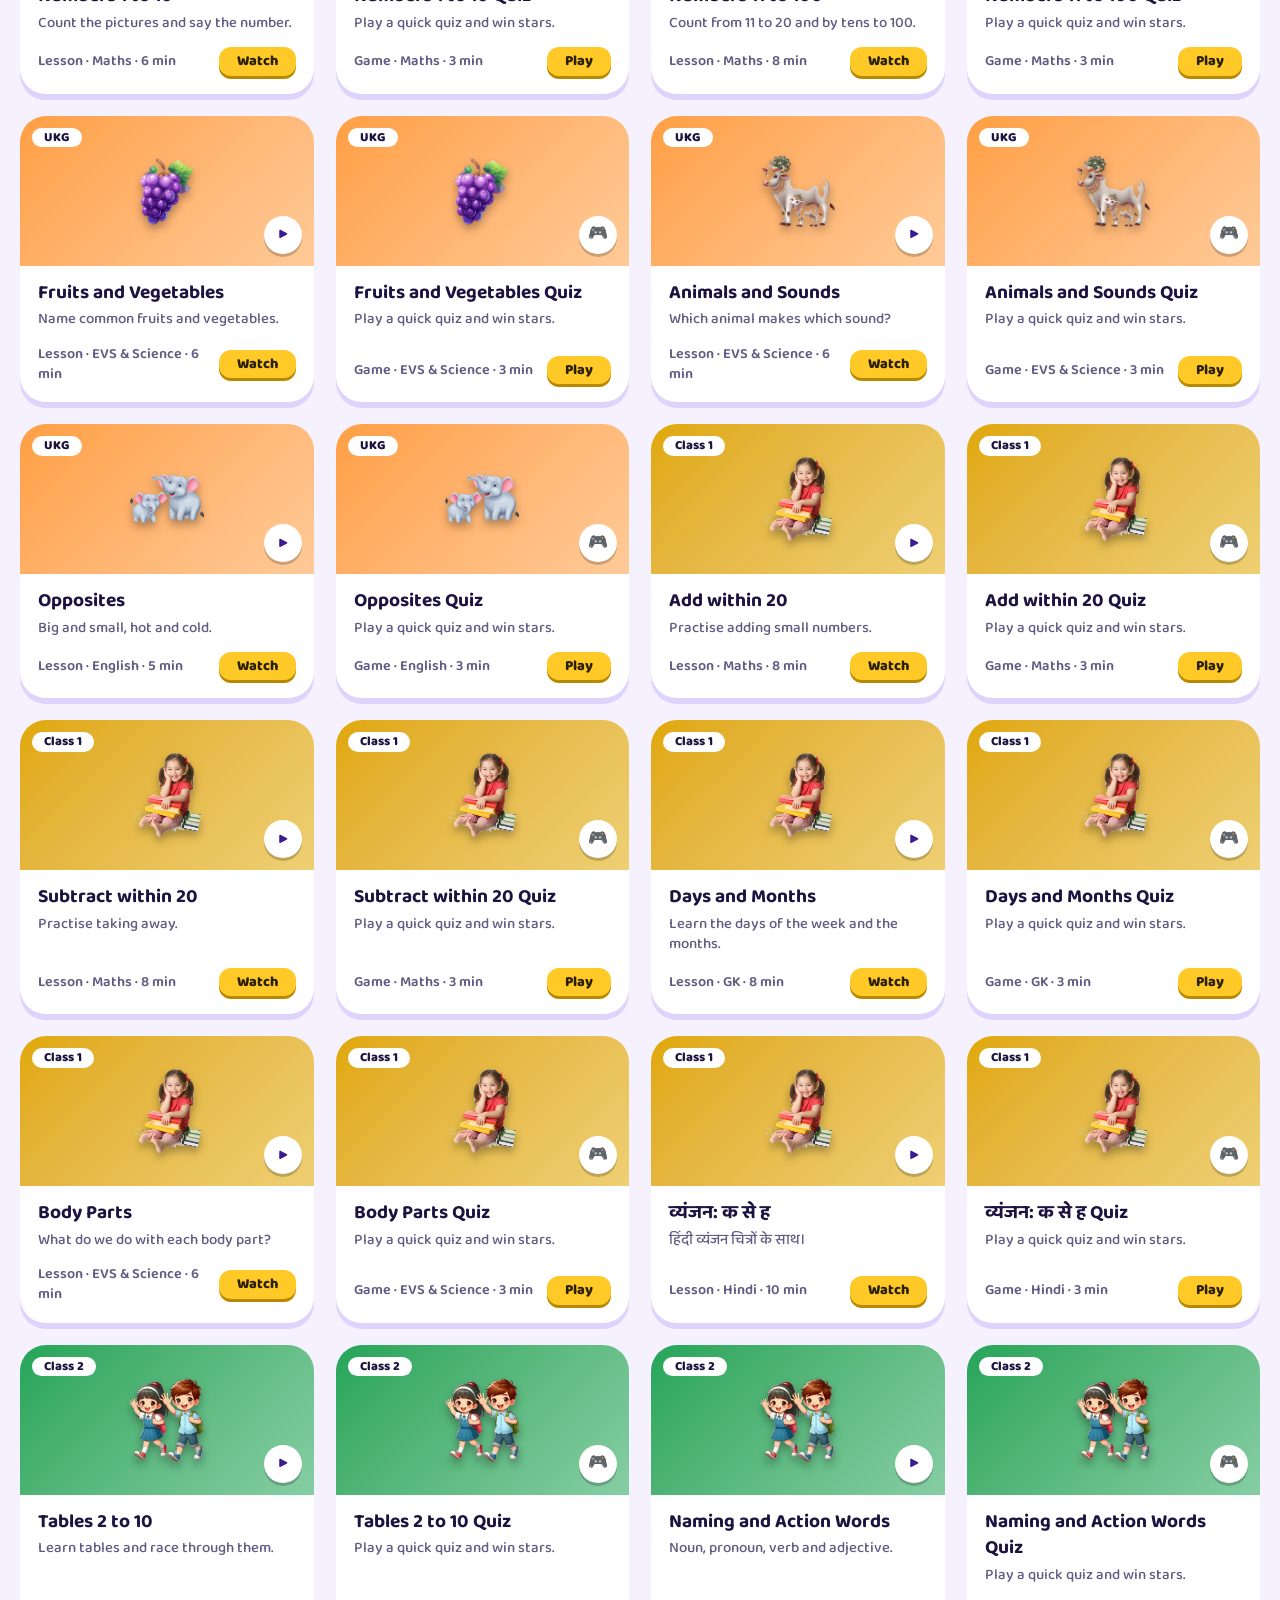
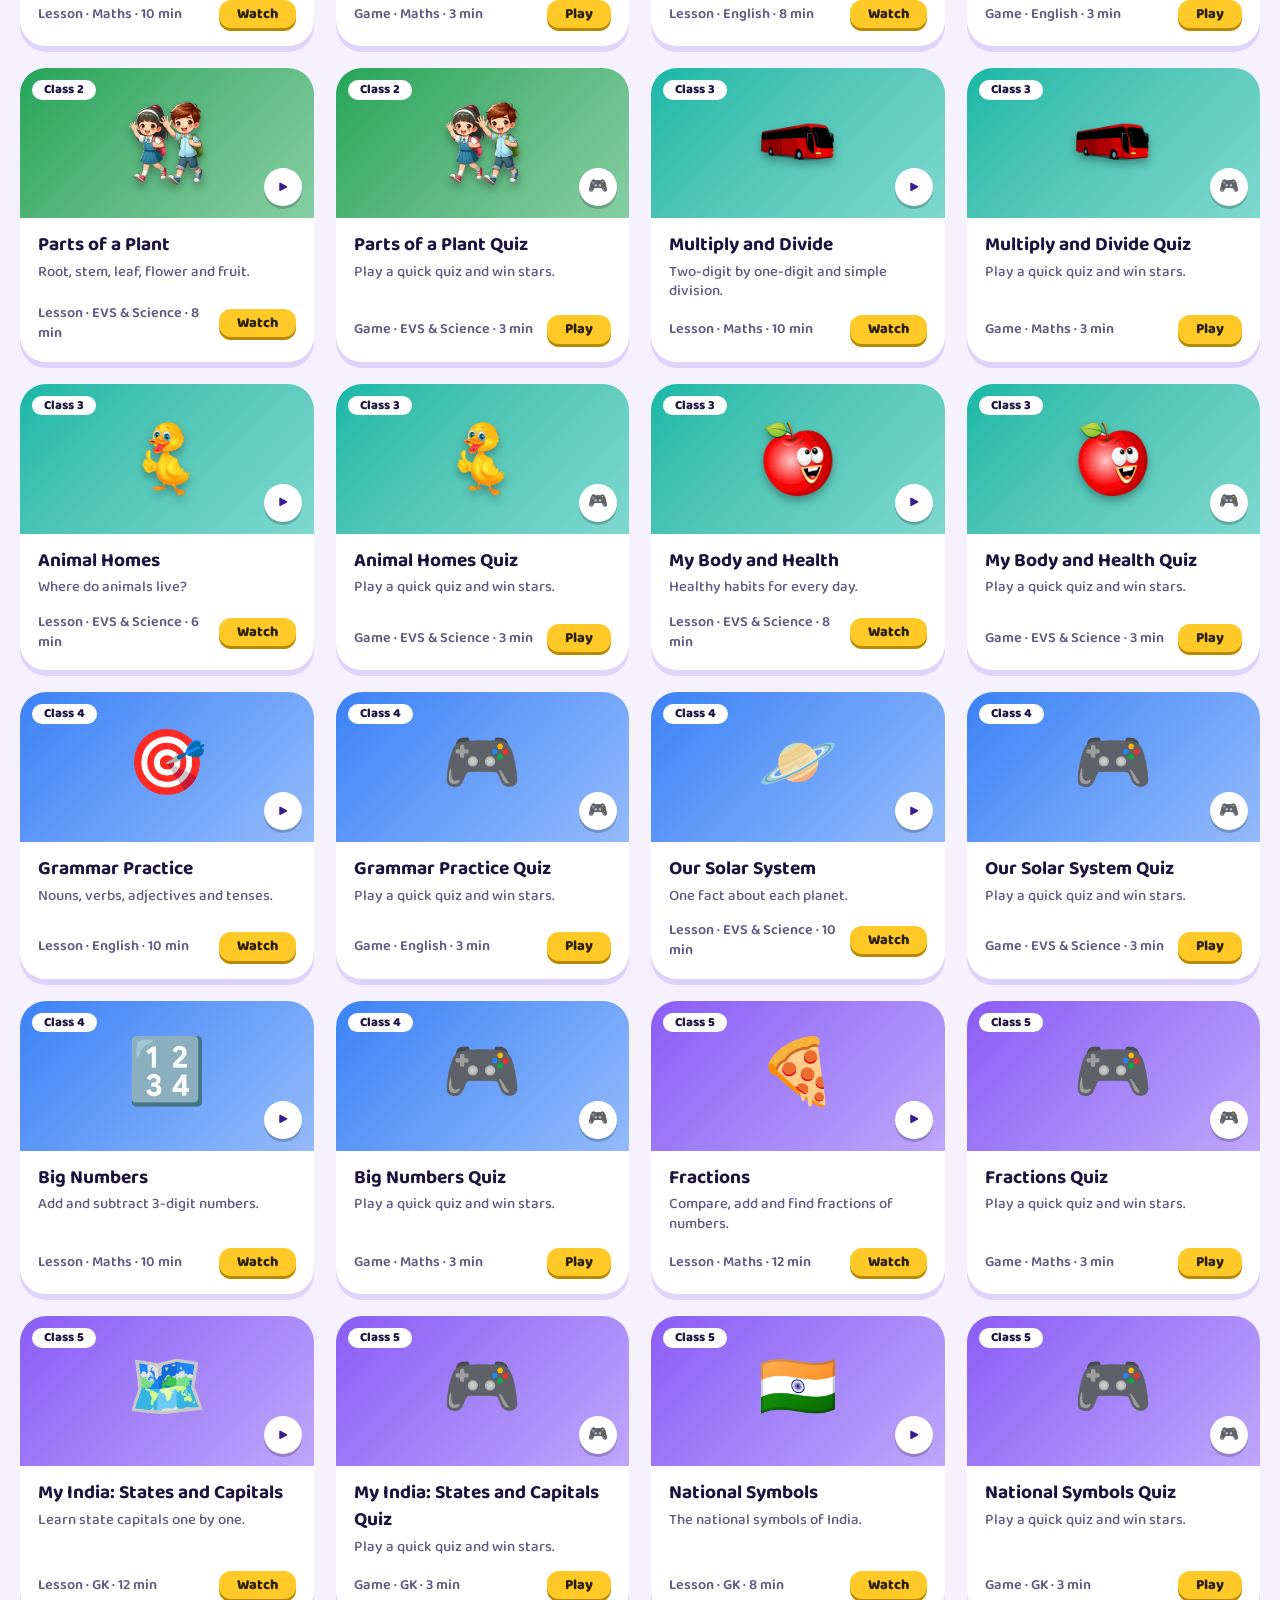
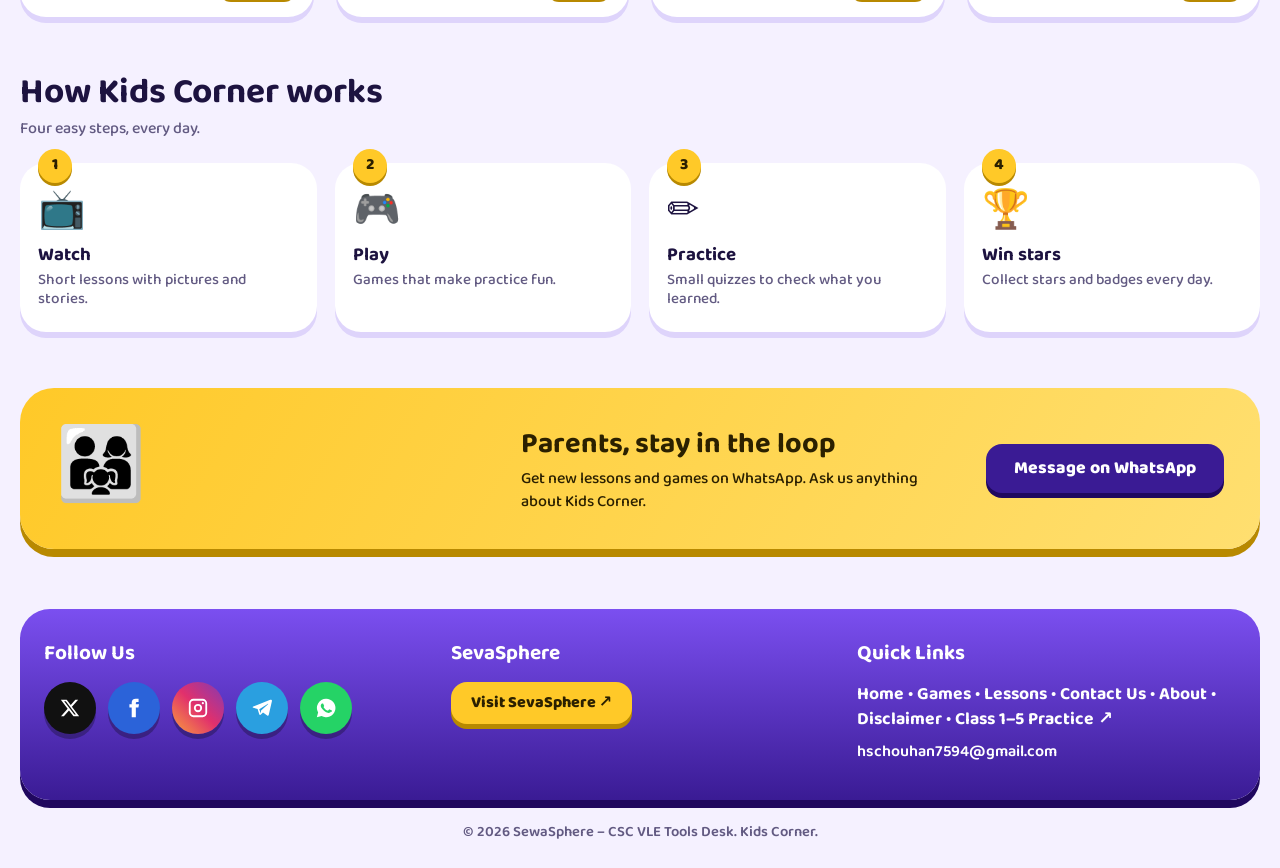
==== commit f544964b: "v3.2 Tables quiz, class icons, 3D sidebar" ====
--- a/index.html
+++ b/index.html
@@ -4,18 +4,18 @@
 <meta name="description" content="Kids Corner by SewaSphere: fun games and easy lessons for KG to Class 5.">
 <title>Kids Corner – SewaSphere</title>
 <link href="https://fonts.googleapis.com/css2?family=Baloo+2:wght@500;600;700;800&display=swap" rel="stylesheet">
-<link rel="stylesheet" href="assets/css/style.css"><link rel="stylesheet" href="assets/css/hero.css">
-<link rel="icon" href="assets/img/logo.webp" type="image/webp"><meta property="og:image" content="https://csc-vle-tools-desk.github.io/Kids-Corner/og-image.png"><meta property="og:title" content="Kids Corner – SewaSphere"><meta property="og:url" content="https://csc-vle-tools-desk.github.io/Kids-Corner/"></head>
-<body class="home"><div class="wrap">
+<link rel="stylesheet" href="assets/css/style.css">
+<link rel="icon" href="assets/img/logo.webp" type="image/webp"><meta property="og:image" content="https://csc-vle-tools-desk.github.io/Kids-Corner/og-image.png"><meta property="og:title" content="Kids Corner – SewaSphere"><meta property="og:url" content="https://csc-vle-tools-desk.github.io/Kids-Corner/"><link rel="stylesheet" href="assets/css/tilt3d.css">
+</head>
+<body><div class="wrap">
 <header class="top">
  <a class="logo" href="#home"><img src="assets/img/logo.webp" alt="">Kids Corner</a>
- <nav><a href="#home">Home</a><a href="tables.html">Tables</a><a href="#subjects">Subjects</a><a href="#picgames">Picture Games</a><a href="#browse">Lessons</a><a href="#how">How it works</a><a href="#parents">Parents</a><a href="about.html">About</a><a href="https://csc-vle-tools-desk.github.io/SewaSphere/" rel="noopener">SevaSphere</a></nav>
+ <nav><a href="#home">Home</a><a href="#subjects">Subjects</a><a href="#picgames">Picture Games</a><a href="#browse">Lessons</a><a href="#how">How it works</a><a href="#parents">Parents</a><a href="about.html">About</a><a href="https://csc-vle-tools-desk.github.io/SewaSphere/" rel="noopener">SevaSphere</a></nav>
  <a class="btn y seva-btn" href="https://csc-vle-tools-desk.github.io/SewaSphere/" rel="noopener">SevaSphere ↗</a><a class="btn g" href="https://wa.me/919050680789">Chat with Us</a>
 </header>
 <main id="home">
 <div class="hero">
- <aside class="side" aria-label="Little learners"><h2>Little Learners</h2><p>KG, UKG and Class 1</p><div id="cl"></div><a class="promo" href="tables.html" style="--c:#ef4444"><img src="assets/kids/apple.png" alt="" width="56" height="56"><span><b>NEW</b>Tables 2 to 10<small>Pictures fall to show every answer</small></span></a></aside>
- <div class="mid">
+ <aside class="side" aria-label="Little learners"><h2>Little Learners</h2><p>KG, UKG and Class 1</p><div id="cl"></div></aside>
  <div class="hl">
   <span class="star" style="left:46%;top:36px">⭐</span><span class="star" style="right:30px;top:60px;animation-delay:1s">✨</span><span class="star" style="left:40px;top:44%;animation-delay:2s">🎈</span>
   <div class="txt">
@@ -28,15 +28,7 @@
   <svg class="mascot" viewBox="0 0 120 130" aria-label="Kiki the owl"><ellipse cx="60" cy="124" rx="30" ry="5" fill="rgba(0,0,0,.2)"/><path d="M20 60c0-30 18-48 40-48s40 18 40 48v34c0 16-18 28-40 28S20 110 20 94z" fill="#ff9f43"/><ellipse cx="60" cy="88" rx="26" ry="28" fill="#ffe2b8"/><path d="M14 74c-8 10-6 28 8 34 4-14 2-26-8-34zm92 0c8 10 6 28-8 34-4-14-2-26 8-34z" fill="#e8812a"/><circle cx="42" cy="56" r="16" fill="#fff"/><circle cx="78" cy="56" r="16" fill="#fff"/><circle cx="44" cy="58" r="8" fill="#1d1340"/><circle cx="76" cy="58" r="8" fill="#1d1340"/><circle cx="47" cy="55" r="3" fill="#fff"/><circle cx="79" cy="55" r="3" fill="#fff"/><path d="M52 70h16l-8 14z" fill="#ffc928"/><path d="M60 8 14 28l46 16 46-16z" fill="#2b1a6e"/><path d="M96 31v20" stroke="#ffc928" stroke-width="3"/><circle cx="96" cy="53" r="4" fill="#ffc928"/><path d="M42 118v6m36-6v6" stroke="#ffc928" stroke-width="5" stroke-linecap="round"/></svg>
   <div class="bub">Hi, I'm Kiki! 🦉</div>
  </div>
-  <div class="hc">
-   <div class="hh"><h2>📚 Lessons</h2><span><button class="sa" data-d="-1" data-for="hl-l" aria-label="Scroll lessons left">‹</button><button class="sa" data-d="1" data-for="hl-l" aria-label="Scroll lessons right">›</button><a href="#browse" data-go="lesson">See all</a></span></div>
-   <div class="strip" id="hl-l"></div>
-   <div class="hh"><h2>🎮 Games</h2><span><button class="sa" data-d="-1" data-for="hl-g" aria-label="Scroll games left">‹</button><button class="sa" data-d="1" data-for="hl-g" aria-label="Scroll games right">›</button><a href="#picgames">See all</a></span></div>
-   <div class="strip" id="hl-g"></div>
-  </div>
- </div>
-
- <aside class="side" aria-label="Big learners"><h2>Big Learners</h2><p>Class 2 to Class 5</p><div id="cr"></div><a class="promo" href="tables.html#play" style="--c:#0ea5e9"><img src="assets/kids/car.png" alt="" width="56" height="56"><span><b>GAME</b>Catch the Answer<small>Tap the right number as it falls</small></span></a></aside>
+ <aside class="side" aria-label="Big learners"><h2>Big Learners</h2><p>Class 2 to Class 5</p><div id="cr"></div></aside>
 </div>
 
 <section id="subjects"><h2 class="sec">Pick a subject</h2><p class="sub2">Tap a subject to see its games and lessons.</p><div class="subs" id="sj"></div></section>
@@ -69,4 +61,5 @@
  <div class="mail"><a href="mailto:hschouhan7594@gmail.com">hschouhan7594@gmail.com</a></div></div>
 </div><div class="copy">© 2026 SewaSphere – CSC VLE Tools Desk. Kids Corner.</div></footer>
 </div>
-<script src="assets/js/data.js"></script><script src="assets/js/app.js"></script><script src="assets/js/picgames.js"></script><script src="assets/js/hero.js"></script></body></html>
+<script src="assets/js/data.js"></script><script src="assets/js/app.js"></script><script src="assets/js/picgames.js"></script><script src="assets/js/tilt3d.js"></script>
+</body></html>
--- a/assets/css/tilt3d.css
+++ b/assets/css/tilt3d.css
@@ -0,0 +1,12 @@
+/* Kids Corner v3.2: 3D sidebar. Whole panel tilts with the mouse; each button pops out on hover. */
+.side[data-tilt]{transform-style:preserve-3d;transition:transform .18s ease-out,box-shadow .18s;will-change:transform;box-shadow:0 8px 0 var(--line,#e6e0f5),0 22px 34px rgba(60,30,120,.14)}
+.side[data-tilt]>*{transform:translateZ(14px)}
+.cls{position:relative;transform-style:preserve-3d;transition:transform .22s cubic-bezier(.2,.9,.3,1.3),box-shadow .22s,border-color .15s,background .15s;box-shadow:0 5px 0 rgba(0,0,0,.08)}
+.cls:hover,.cls:focus-visible{transform:translateZ(38px) translateX(8px) rotateY(-9deg) scale(1.04);box-shadow:-10px 12px 0 color-mix(in srgb,var(--c) 35%,transparent),0 20px 30px rgba(0,0,0,.2);z-index:3;outline:0}
+.cls:active{transform:translateZ(10px) scale(.98);box-shadow:0 2px 0 rgba(0,0,0,.12)}
+.cls .bd{transition:transform .22s;overflow:hidden}
+.cls:hover .bd{transform:translateZ(24px) rotate(-6deg) scale(1.12)}
+.cls .bd img{width:100%;height:100%;object-fit:contain;display:block}
+.cls .bd.kid{background:#fff;border:3px solid var(--c);width:60px;height:60px;border-radius:18px}
+@media (prefers-reduced-motion:reduce),(hover:none){.side[data-tilt]{transform:none!important}.cls:hover{transform:none}}
+.artimg.kidimg{width:auto;height:96px;object-fit:contain;filter:drop-shadow(0 6px 6px rgba(0,0,0,.25))}
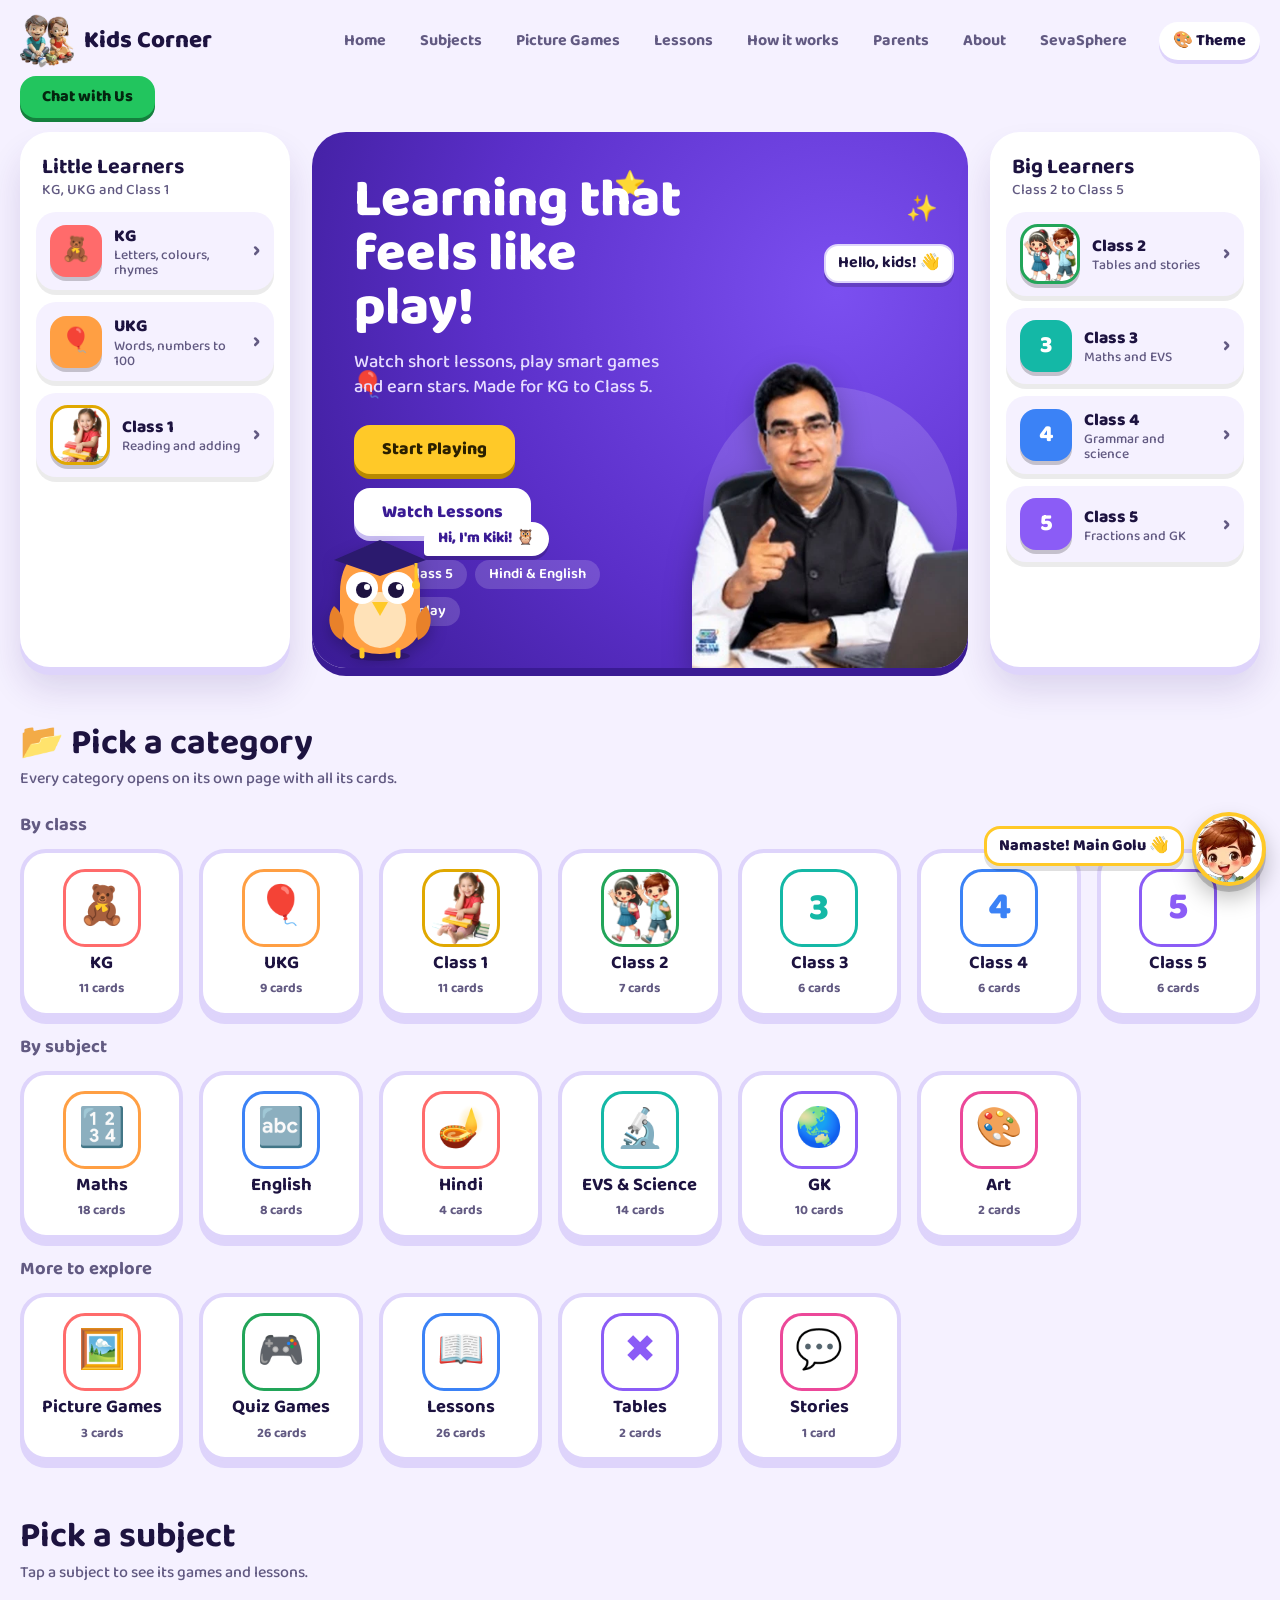
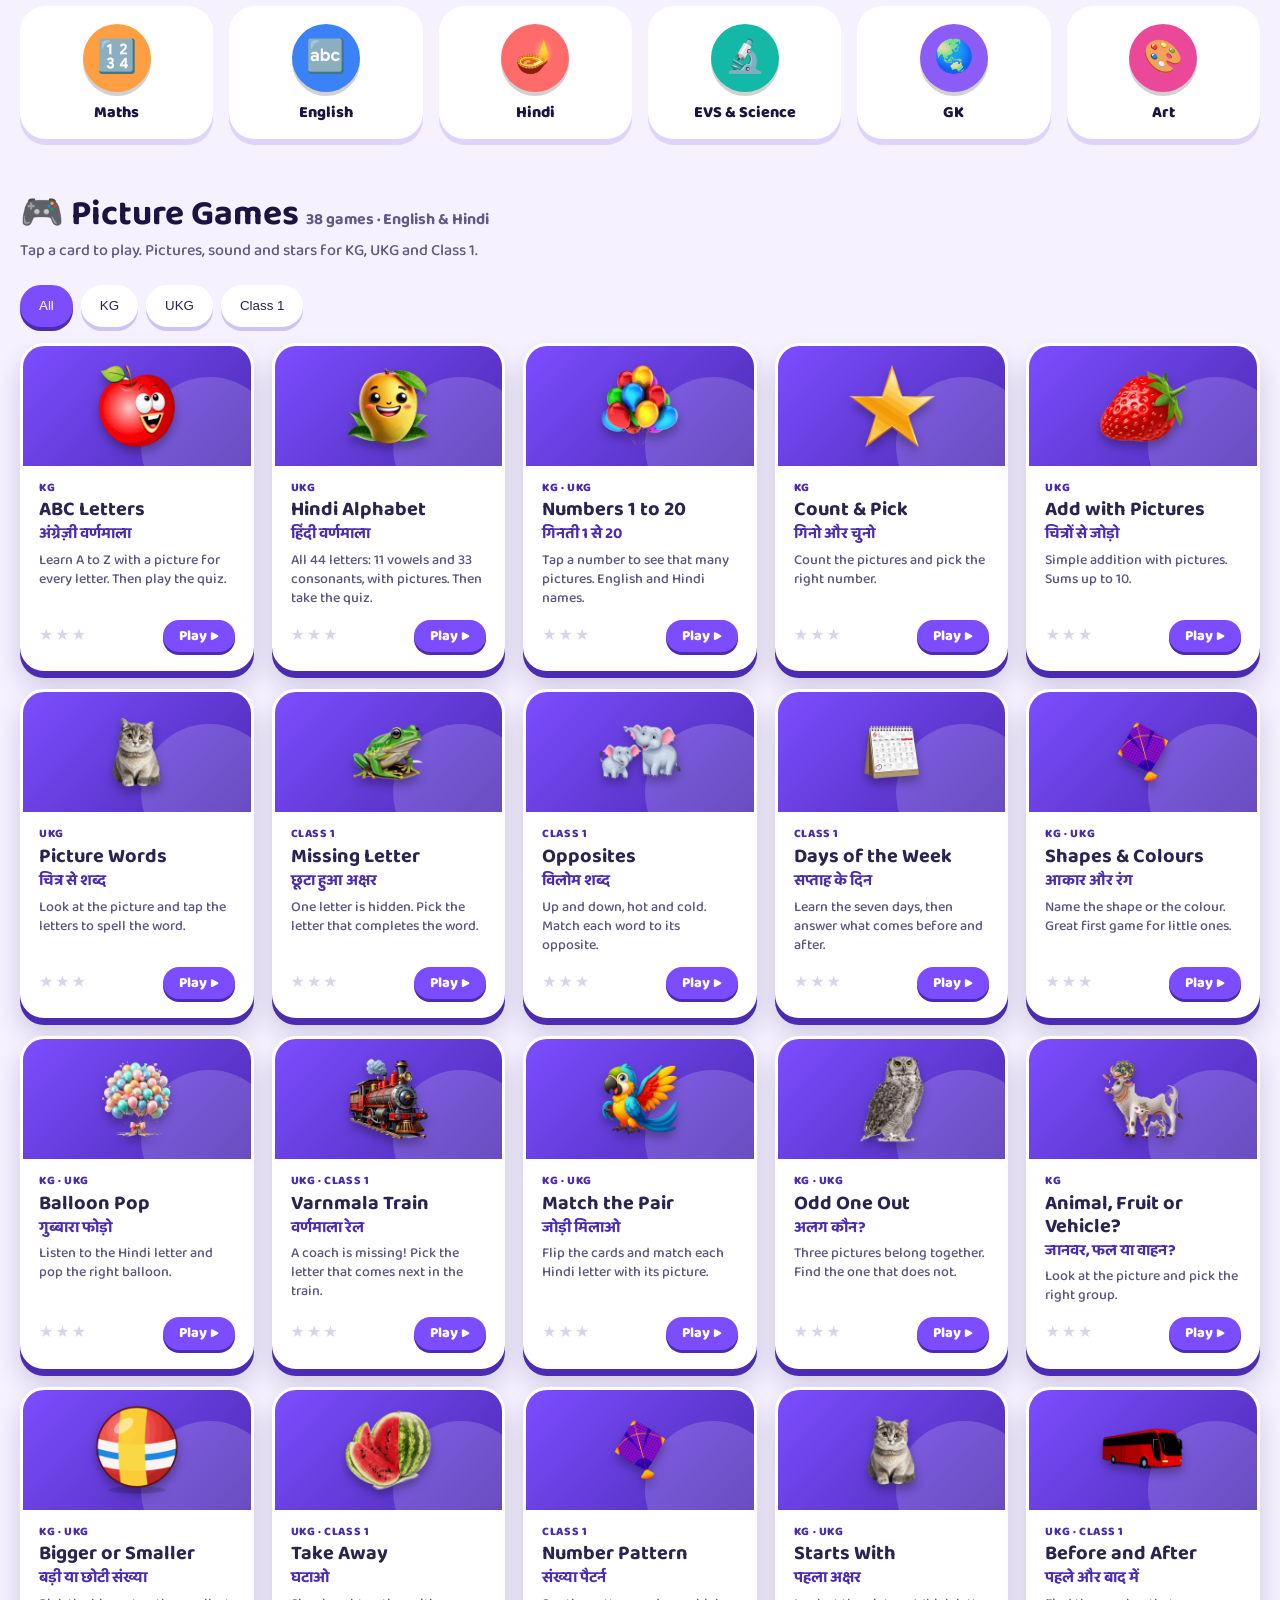
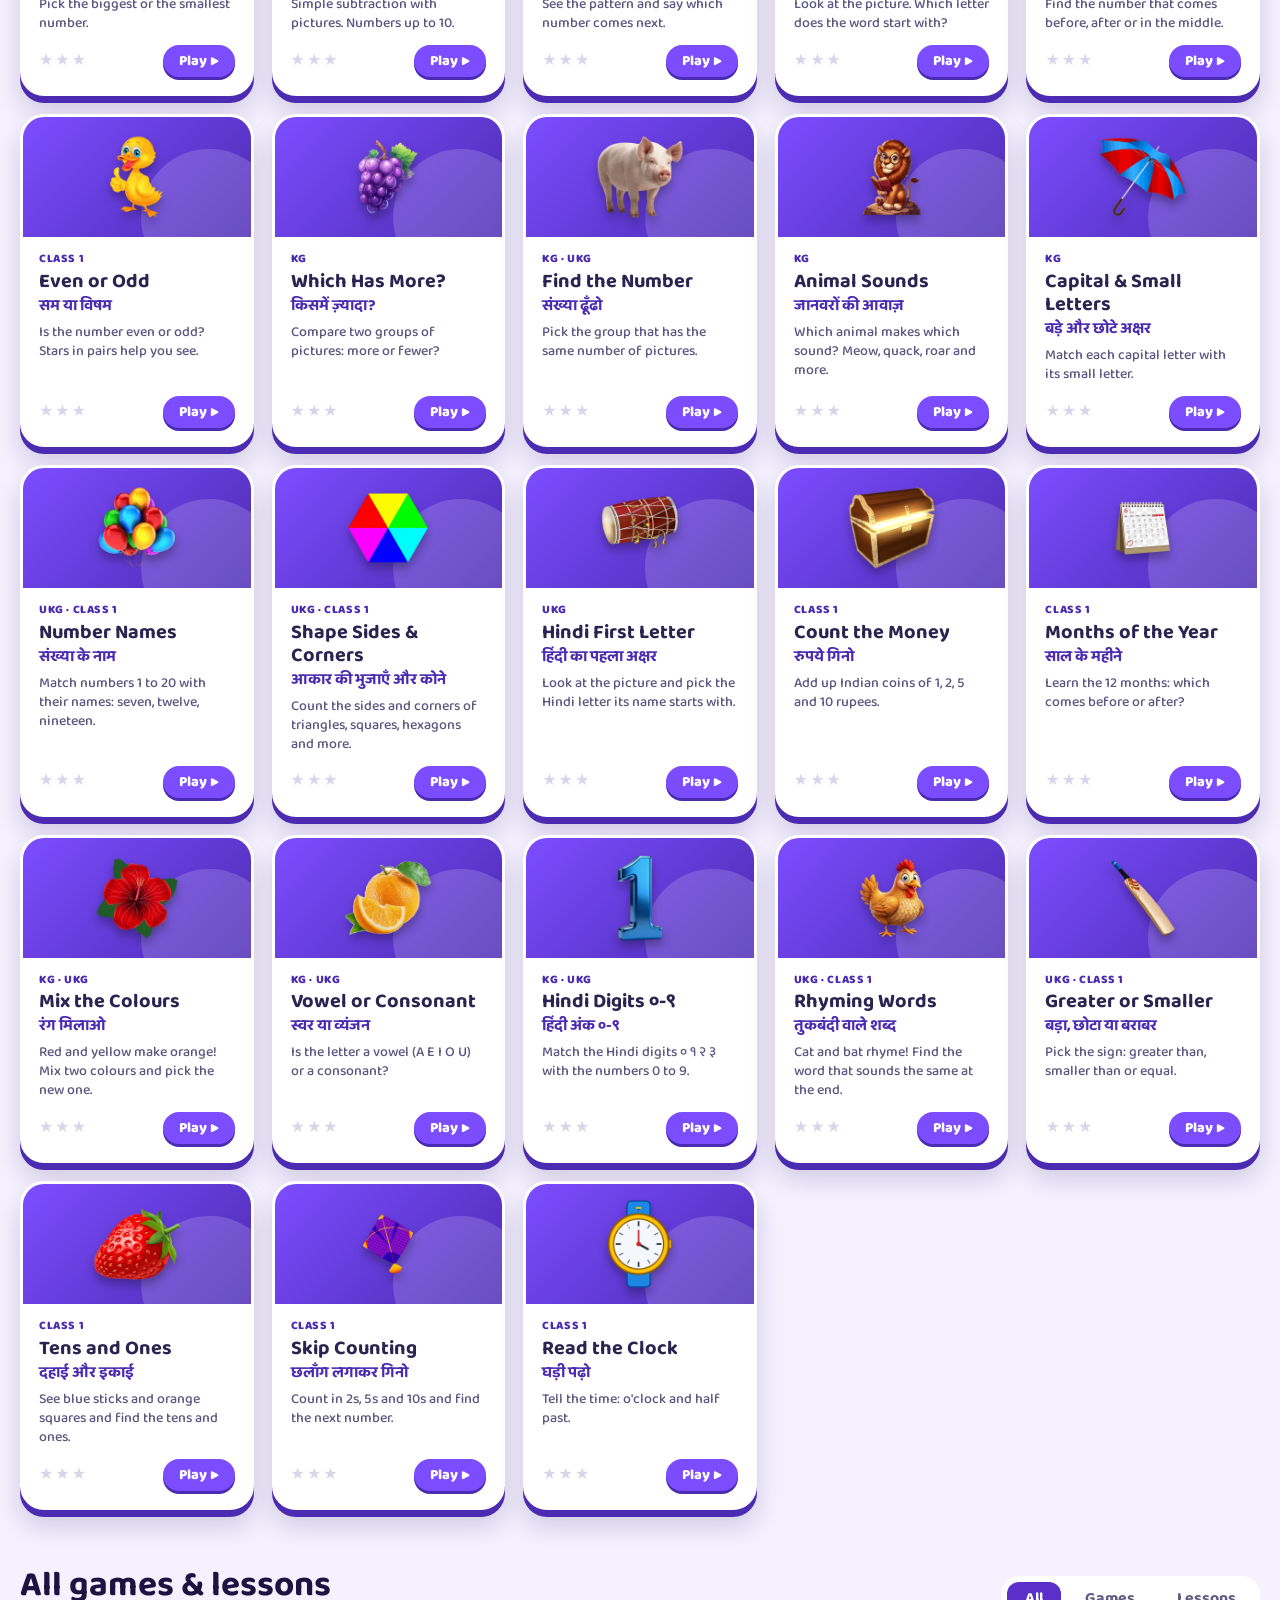
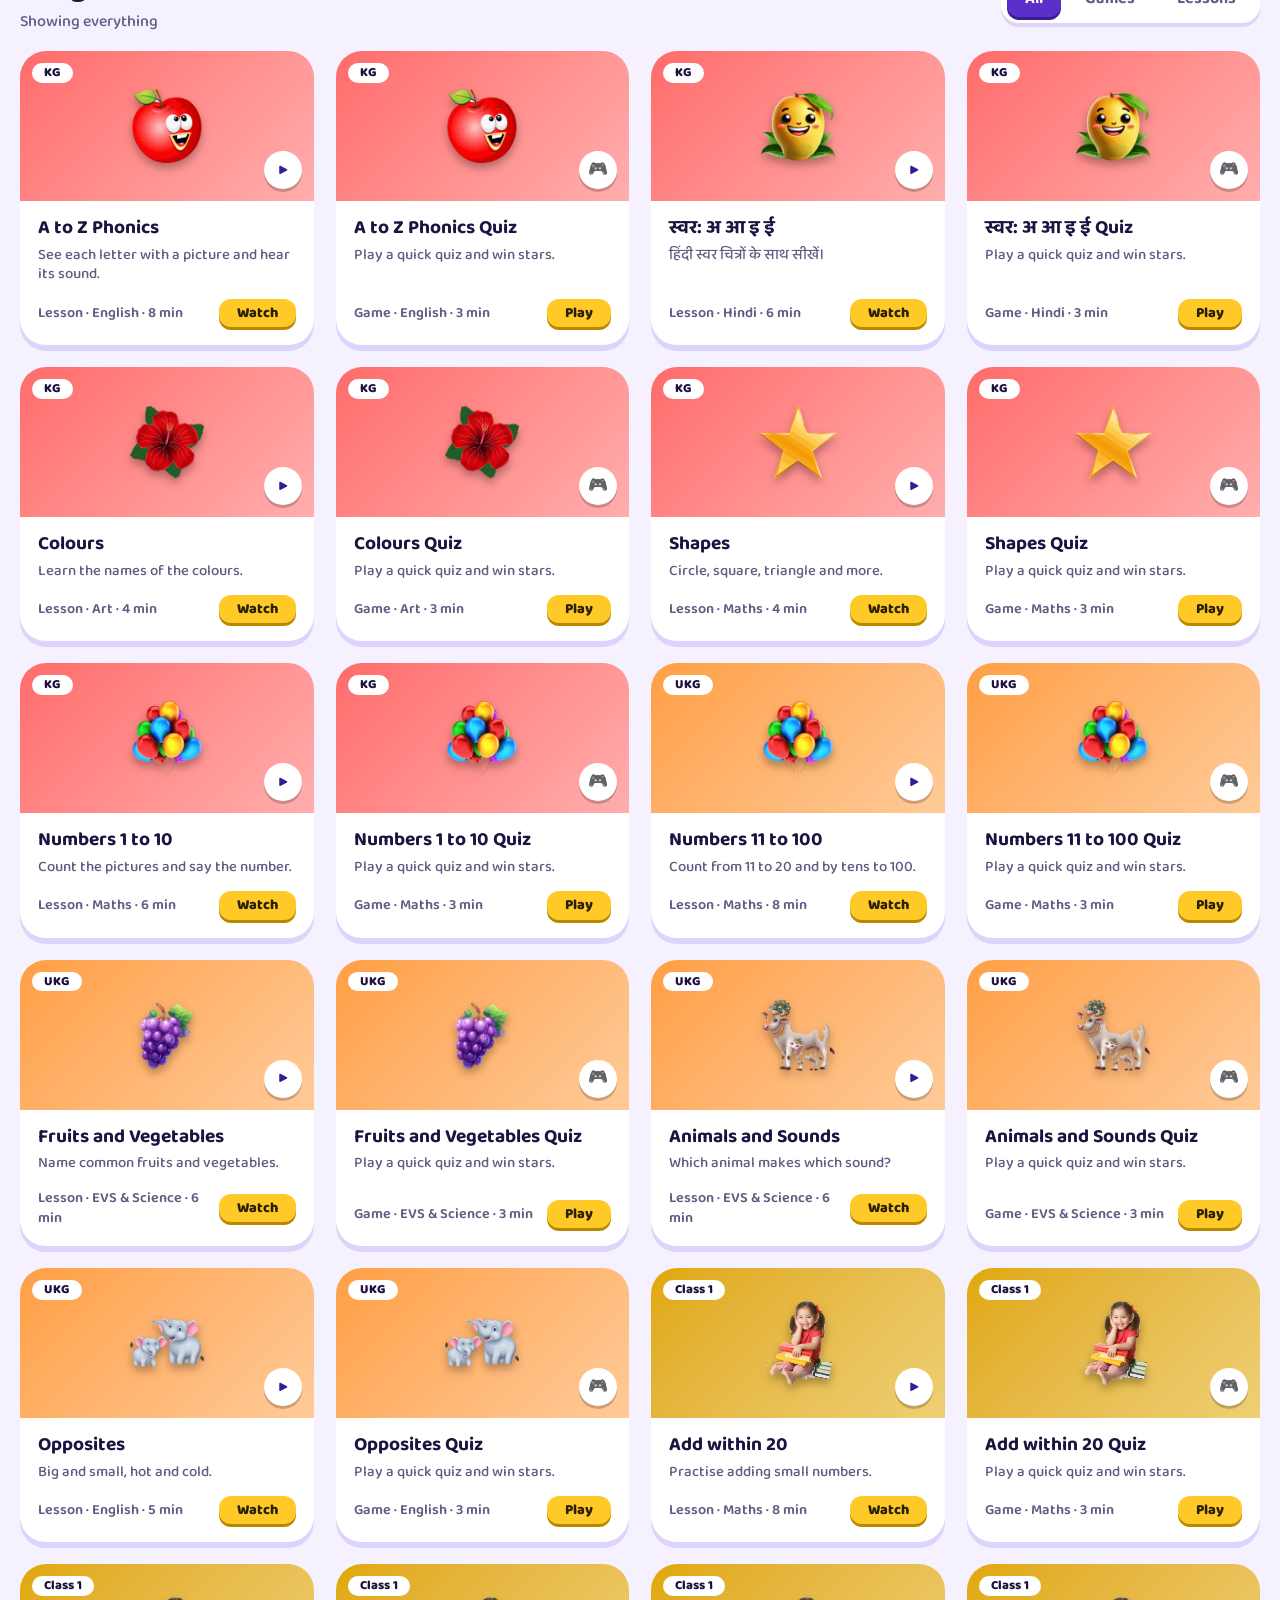
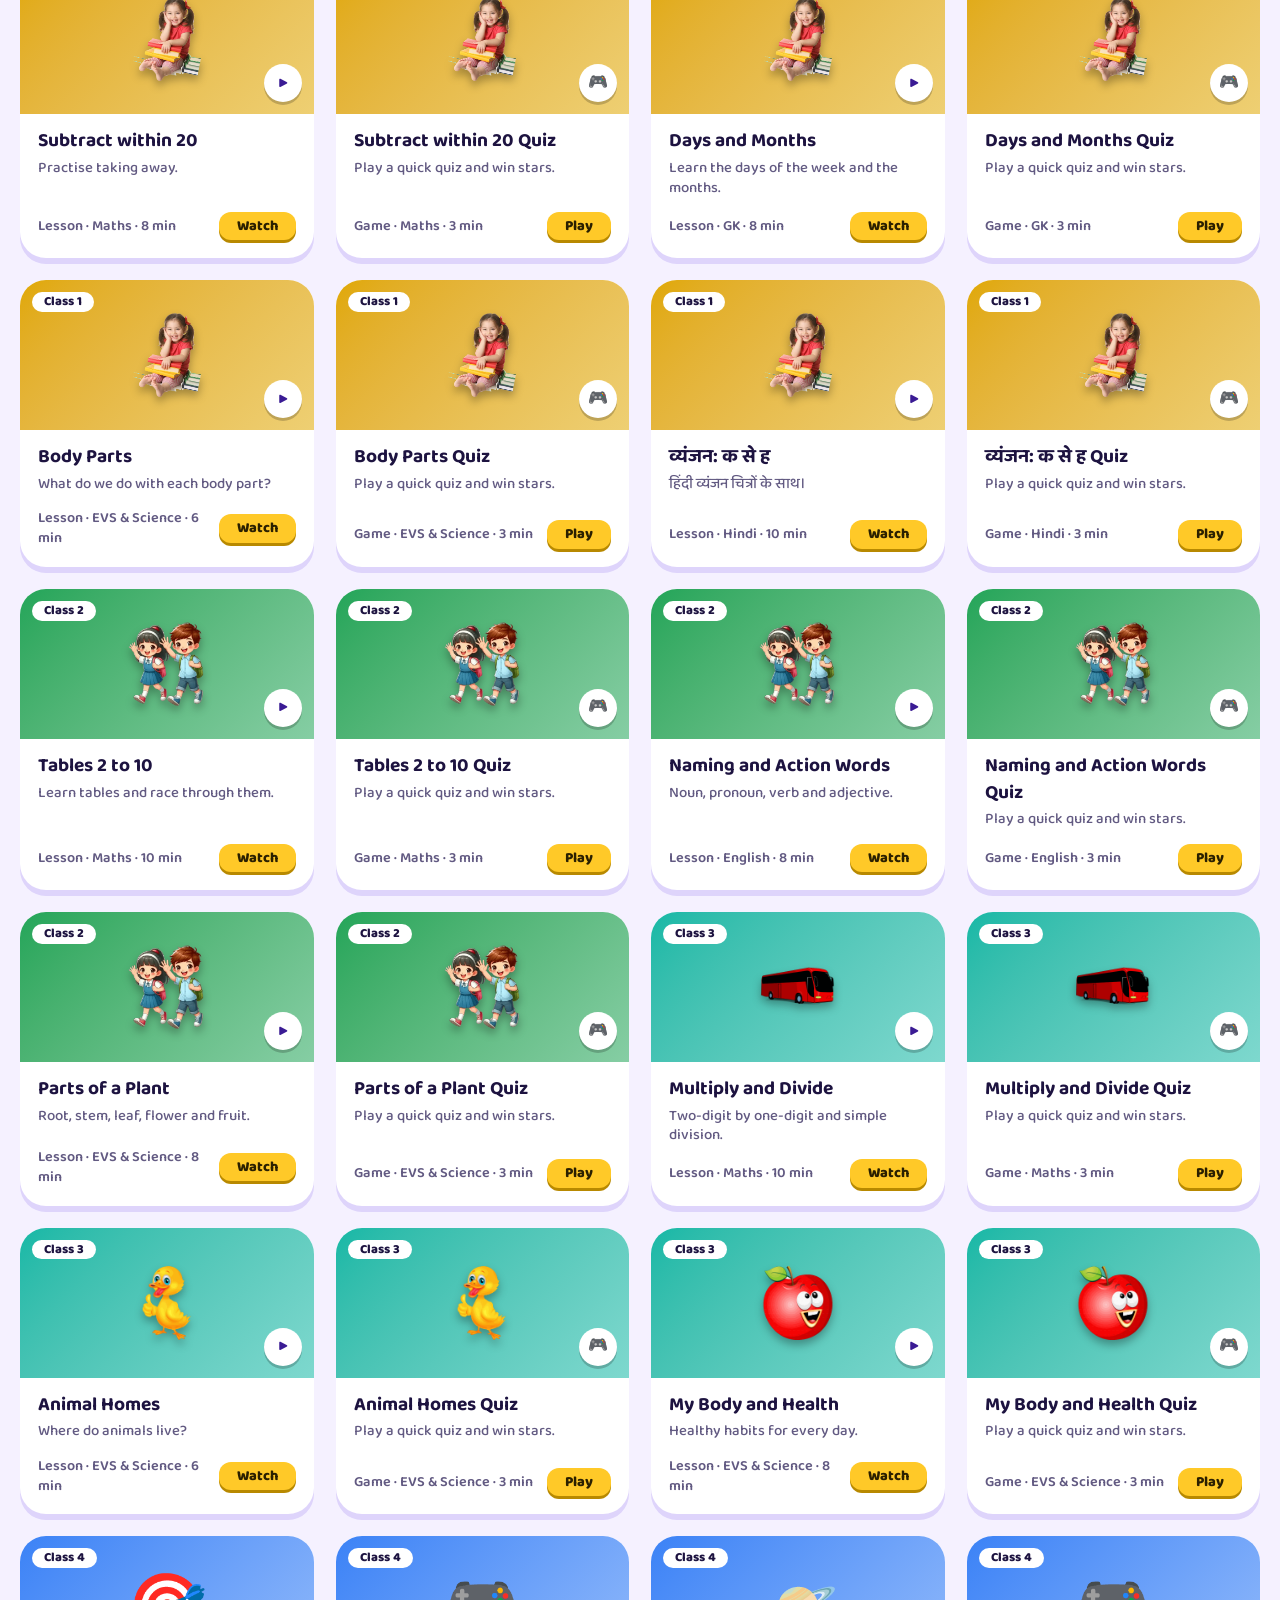
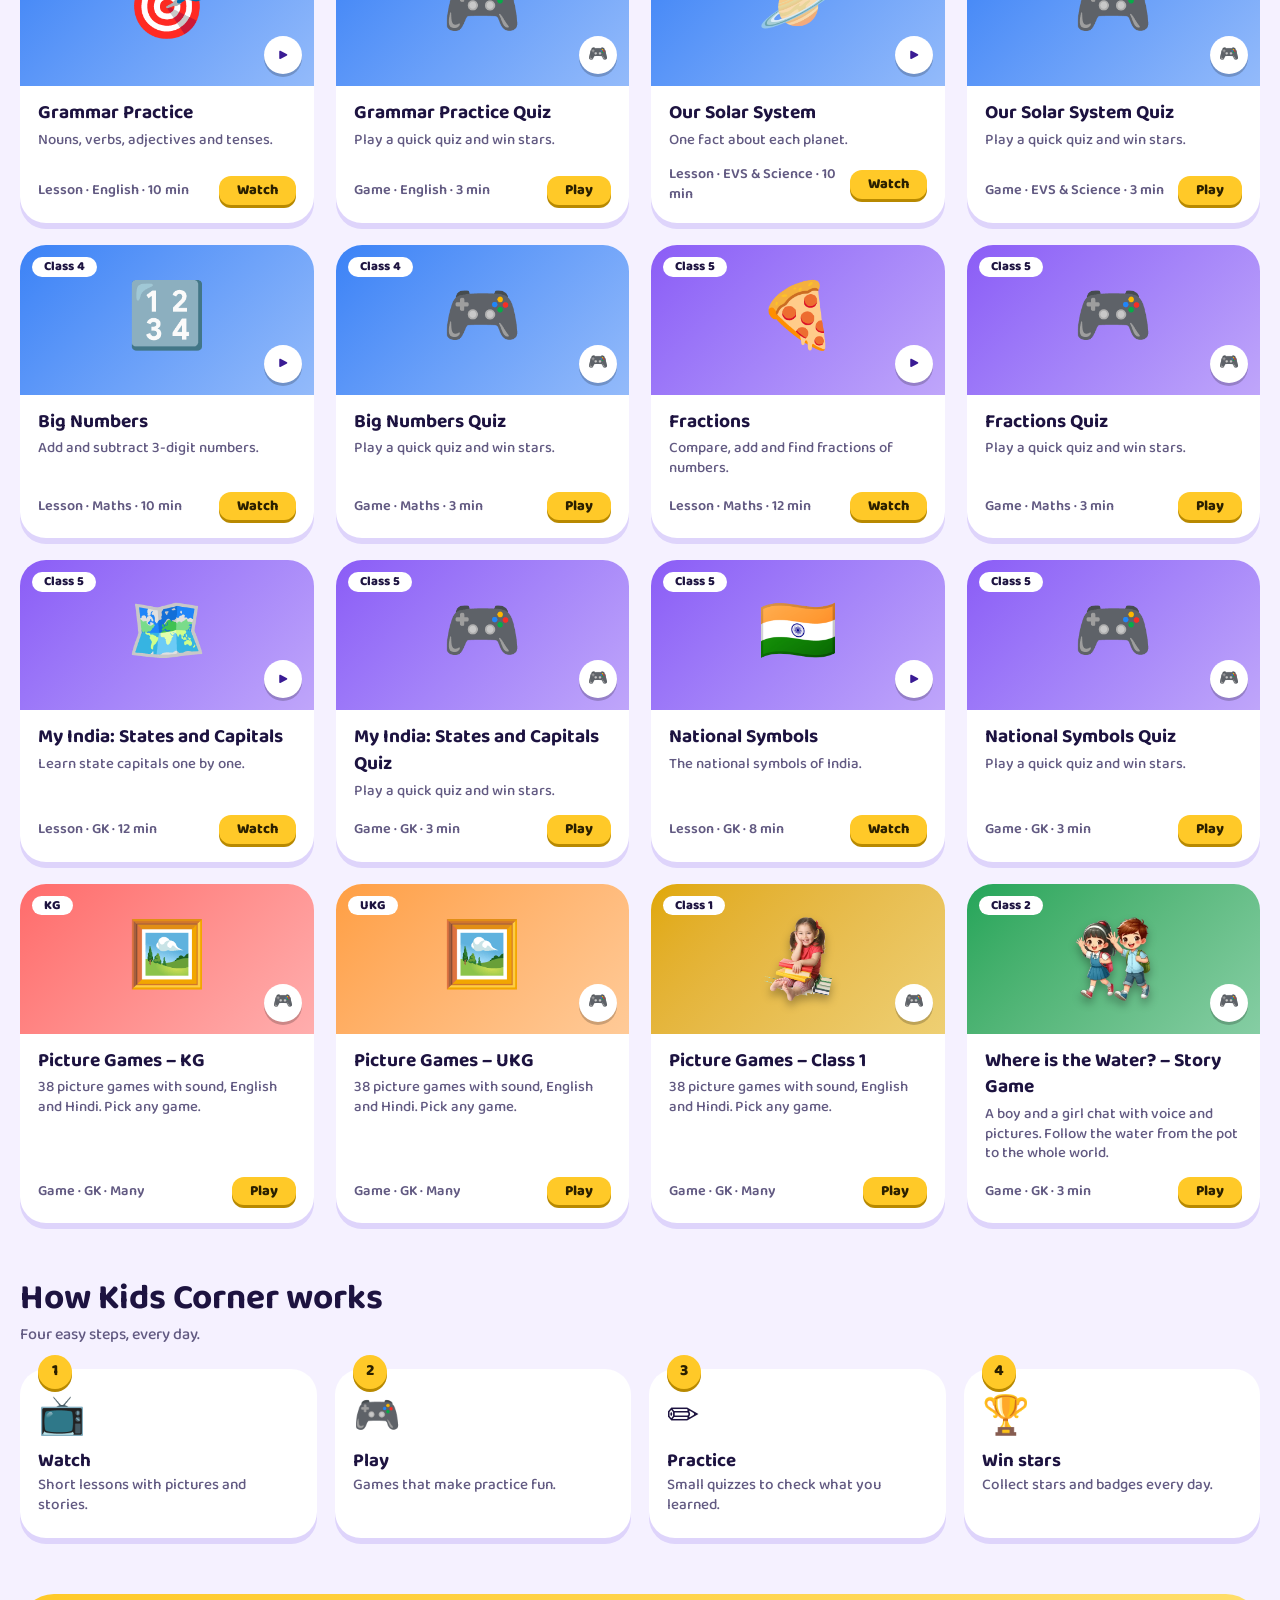
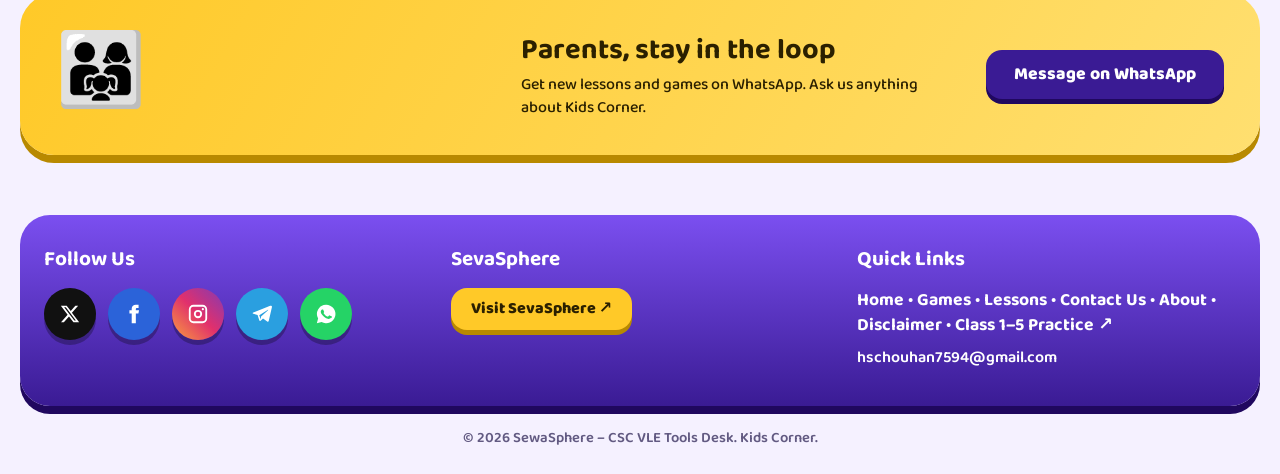
==== commit 059109ad: "v3.6" ====
--- a/index.html
+++ b/index.html
@@ -6,6 +6,9 @@
 <link href="https://fonts.googleapis.com/css2?family=Baloo+2:wght@500;600;700;800&display=swap" rel="stylesheet">
 <link rel="stylesheet" href="assets/css/style.css">
 <link rel="icon" href="assets/img/logo.webp" type="image/webp"><meta property="og:image" content="https://csc-vle-tools-desk.github.io/Kids-Corner/og-image.png"><meta property="og:title" content="Kids Corner – SewaSphere"><meta property="og:url" content="https://csc-vle-tools-desk.github.io/Kids-Corner/"><link rel="stylesheet" href="assets/css/tilt3d.css">
+<link rel="stylesheet" href="assets/css/cats.css">
+<script src="assets/js/shell.js"></script>
+<link rel="stylesheet" href="assets/css/themes.css">
 </head>
 <body><div class="wrap">
 <header class="top">
@@ -30,6 +33,11 @@
  </div>
  <aside class="side" aria-label="Big learners"><h2>Big Learners</h2><p>Class 2 to Class 5</p><div id="cr"></div></aside>
 </div>
+
+<section id="cats"><h2 class="sec">📂 Pick a category</h2><p class="sub2">Every category opens on its own page with all its cards.</p>
+ <h3 class="cg">By class</h3><div class="cats" id="cat1"></div>
+ <h3 class="cg">By subject</h3><div class="cats" id="cat2"></div>
+ <h3 class="cg">More to explore</h3><div class="cats" id="cat3"></div></section>
 
 <section id="subjects"><h2 class="sec">Pick a subject</h2><p class="sub2">Tap a subject to see its games and lessons.</p><div class="subs" id="sj"></div></section>
 
@@ -61,5 +69,5 @@
  <div class="mail"><a href="mailto:hschouhan7594@gmail.com">hschouhan7594@gmail.com</a></div></div>
 </div><div class="copy">© 2026 SewaSphere – CSC VLE Tools Desk. Kids Corner.</div></footer>
 </div>
-<script src="assets/js/data.js"></script><script src="assets/js/app.js"></script><script src="assets/js/picgames.js"></script><script src="assets/js/tilt3d.js"></script>
+<script src="assets/js/data.js"></script><script src="assets/js/items.js"></script><script src="assets/js/app.js"></script><script src="assets/js/picgames.js"></script><script src="assets/js/tilt3d.js"></script>
 </body></html>
--- a/assets/css/cats.css
+++ b/assets/css/cats.css
@@ -0,0 +1,28 @@
+/* Kids Corner v3.6: category tiles and category page */
+.cg{margin:18px 0 10px;font-size:1.15rem;color:var(--mute)}
+.cats{display:grid;grid-template-columns:repeat(auto-fill,minmax(150px,1fr));gap:16px;perspective:900px}
+.catt{display:flex;flex-direction:column;align-items:center;gap:4px;text-align:center;background:var(--card);border:4px solid var(--line);border-radius:26px;padding:16px 10px 14px;text-decoration:none;color:var(--ink);box-shadow:0 7px 0 var(--line);transition:transform .22s cubic-bezier(.2,.9,.3,1.3),box-shadow .22s,border-color .15s;transform-style:preserve-3d}
+.catt .ci{width:78px;height:78px;border-radius:22px;background:var(--card);border:3px solid var(--c);display:flex;align-items:center;justify-content:center;font-size:2.4rem;font-weight:800;color:var(--c);transition:transform .22s}
+.catt .ci img{width:100%;height:100%;object-fit:contain}
+.catt b{font-size:1.15rem}.catt small{color:var(--mute);font-weight:700}
+.catt:hover,.catt:focus-visible{transform:translateY(-8px) rotateX(8deg) scale(1.05);border-color:var(--c);box-shadow:0 16px 0 color-mix(in srgb,var(--c) 30%,transparent),0 22px 28px rgba(0,0,0,.2);outline:0}
+.catt:hover .ci{transform:translateZ(30px) rotate(-6deg) scale(1.1)}
+.cathero{display:grid;grid-template-columns:270px 1fr 270px;gap:22px;align-items:start;margin:8px 0 30px}
+.cathero .side{position:sticky;top:12px}
+.cathero .cls{width:100%;text-align:left;font:inherit;cursor:pointer;margin-bottom:10px;display:flex;align-items:center;gap:10px;background:var(--card);border:3px solid var(--line);border-radius:20px;padding:8px 10px;color:var(--ink)}
+.cathero .cls .bd{width:46px;height:46px;border-radius:14px;border:3px solid var(--c);background:var(--card);display:flex;align-items:center;justify-content:center;font-size:1.5rem;font-weight:800;color:var(--c);flex:none}
+.cathero .cls .bd.kid{width:56px;height:56px}
+.cathero .cls span:nth-child(2){flex:1;font-weight:800;line-height:1.1}.cathero .cls small{display:block;color:var(--mute);font-weight:600}
+.cathero .cls[aria-pressed=true]{border-color:var(--c);background:color-mix(in srgb,var(--c) 14%,var(--card))}
+.cm{background:var(--card);border-radius:30px;padding:20px 22px 26px;box-shadow:0 8px 0 var(--line);min-width:0}
+.cm .bk{display:inline-flex;align-items:center;gap:6px;font:inherit;font-weight:800;border:0;border-radius:999px;padding:8px 18px;background:var(--bg);color:var(--ink);cursor:pointer;box-shadow:0 4px 0 var(--line);margin-bottom:10px}
+.cm .bk:hover{transform:translateX(-4px)}
+.cm h1{margin:0;font-size:clamp(1.6rem,3.6vw,2.4rem);display:flex;align-items:center;gap:12px}
+.cm h1 .ci{width:62px;height:62px;border-radius:18px;border:3px solid var(--c);display:flex;align-items:center;justify-content:center;font-size:2rem;color:var(--c);background:var(--card)}
+.cm h1 .ci img{width:100%;height:100%;object-fit:contain}
+.cm .ds{margin:6px 0 12px;color:var(--mute)}
+.cm .fl{display:flex;flex-wrap:wrap;gap:8px;margin:0 0 14px}
+.cm .fl button{font:inherit;font-weight:800;border:2px solid var(--line);background:var(--card);color:var(--ink);border-radius:999px;padding:6px 14px;cursor:pointer}
+.cm .fl button[aria-pressed=true]{background:var(--c);border-color:var(--c);color:#fff}
+.cm .empty{padding:30px;text-align:center;color:var(--mute)}
+@media (max-width:980px){.cathero{grid-template-columns:1fr}.cathero .side{position:static}.cathero #cl,.cathero #cr{display:grid;grid-template-columns:repeat(auto-fill,minmax(150px,1fr));gap:8px}.cathero .cls{margin:0}.cathero .cls small{display:none}}
--- a/assets/css/themes.css
+++ b/assets/css/themes.css
@@ -0,0 +1,6 @@
+/* Kids Corner v3.6: colour themes (Dark is in style.css). Change with the Theme button in the header. */
+:root[data-theme="ocean"]{--bg:#e6f5ff;--ink:#0b2a44;--mute:#4c6c88;--card:#fff;--line:#bde0f7;--v:#0369a1;--v2:#0ea5e9;--vd:#075985}
+:root[data-theme="sunset"]{--bg:#fff2e5;--ink:#3b1a0b;--mute:#86583a;--card:#fffaf5;--line:#ffd3b0;--v:#c2410c;--v2:#f97316;--vd:#9a3412}
+:root[data-theme="forest"]{--bg:#eef9ef;--ink:#12331a;--mute:#4c7755;--card:#fff;--line:#c3e9ca;--v:#15803d;--v2:#22c55e;--vd:#166534}
+:root[data-theme="candy"]{--bg:#fff0f7;--ink:#3b1030;--mute:#8a476f;--card:#fff;--line:#ffcde5;--v:#be185d;--v2:#ec4899;--vd:#9d174d}
+:root[data-theme="night"]{--bg:#0b1020;--ink:#e8eeff;--mute:#9fb0d6;--card:#141b34;--line:#26325c;--v:#4f46e5;--v2:#818cf8;--vd:#312e81}
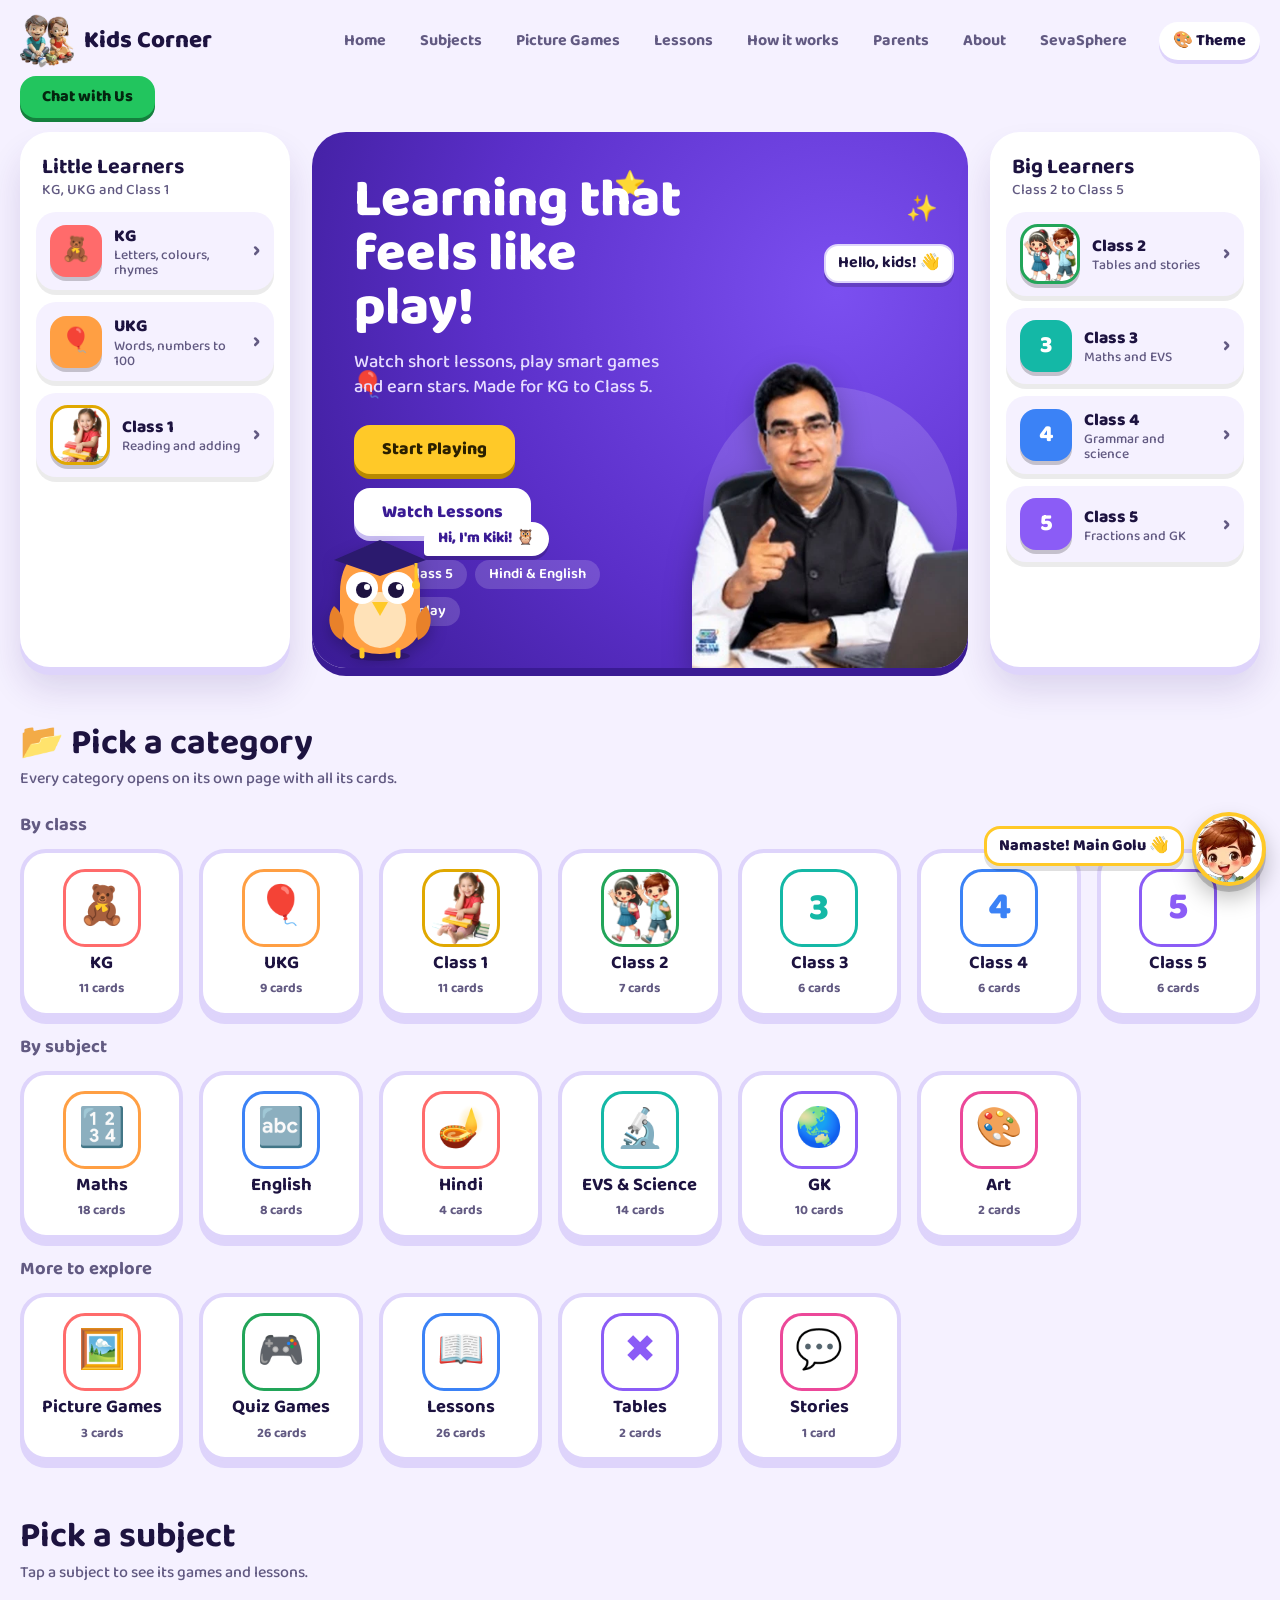
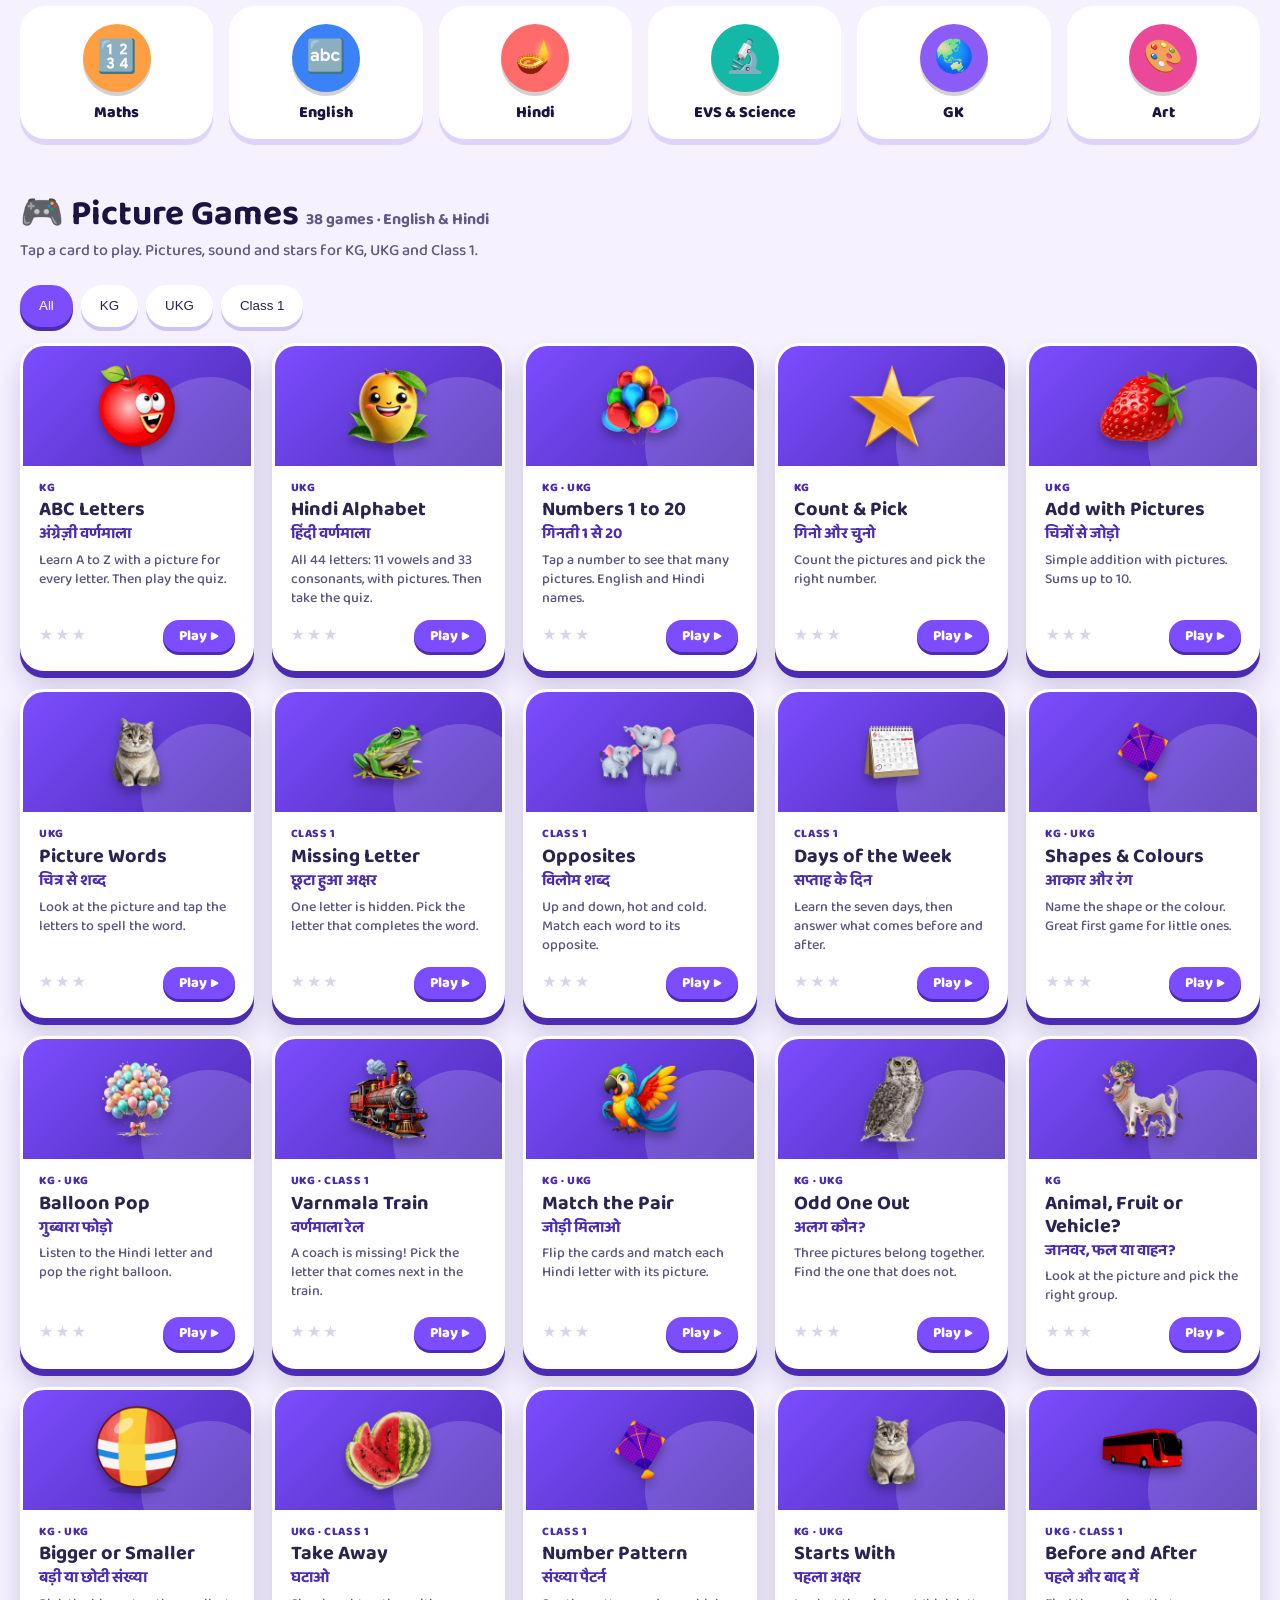
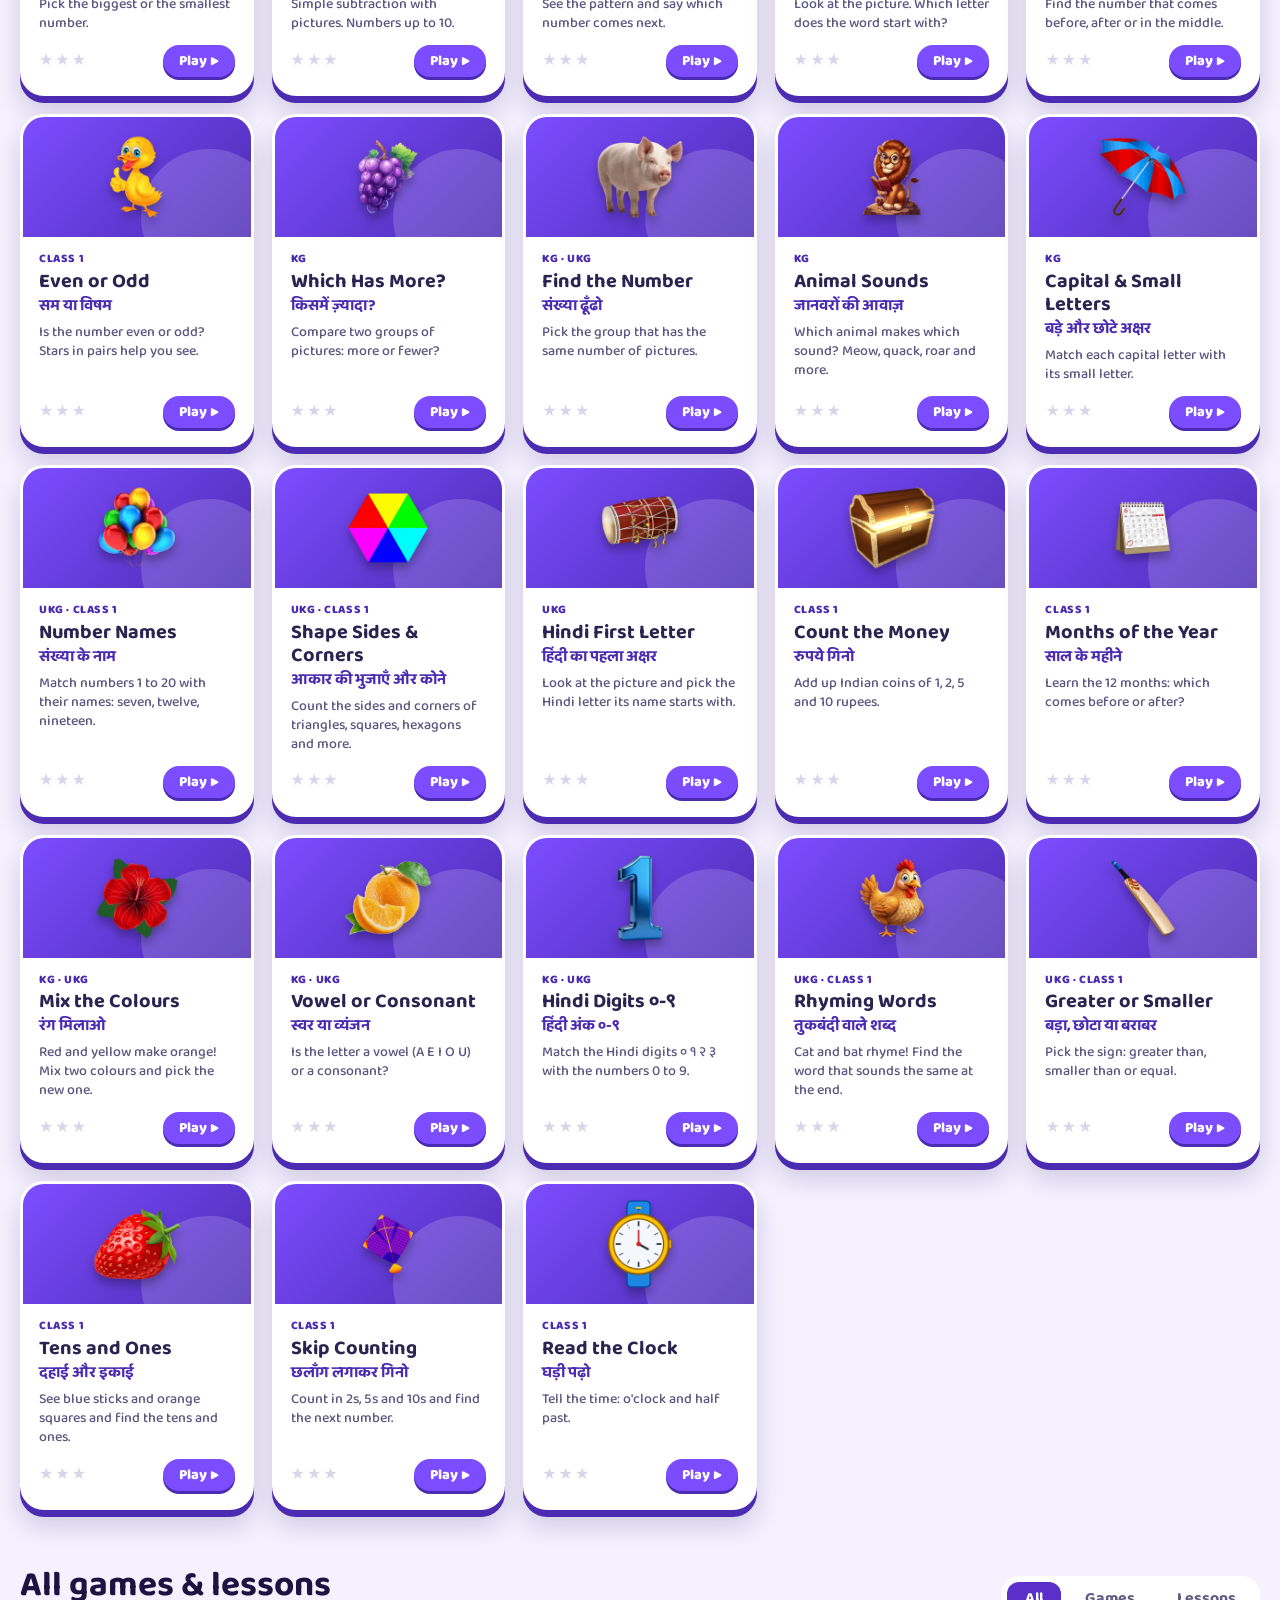
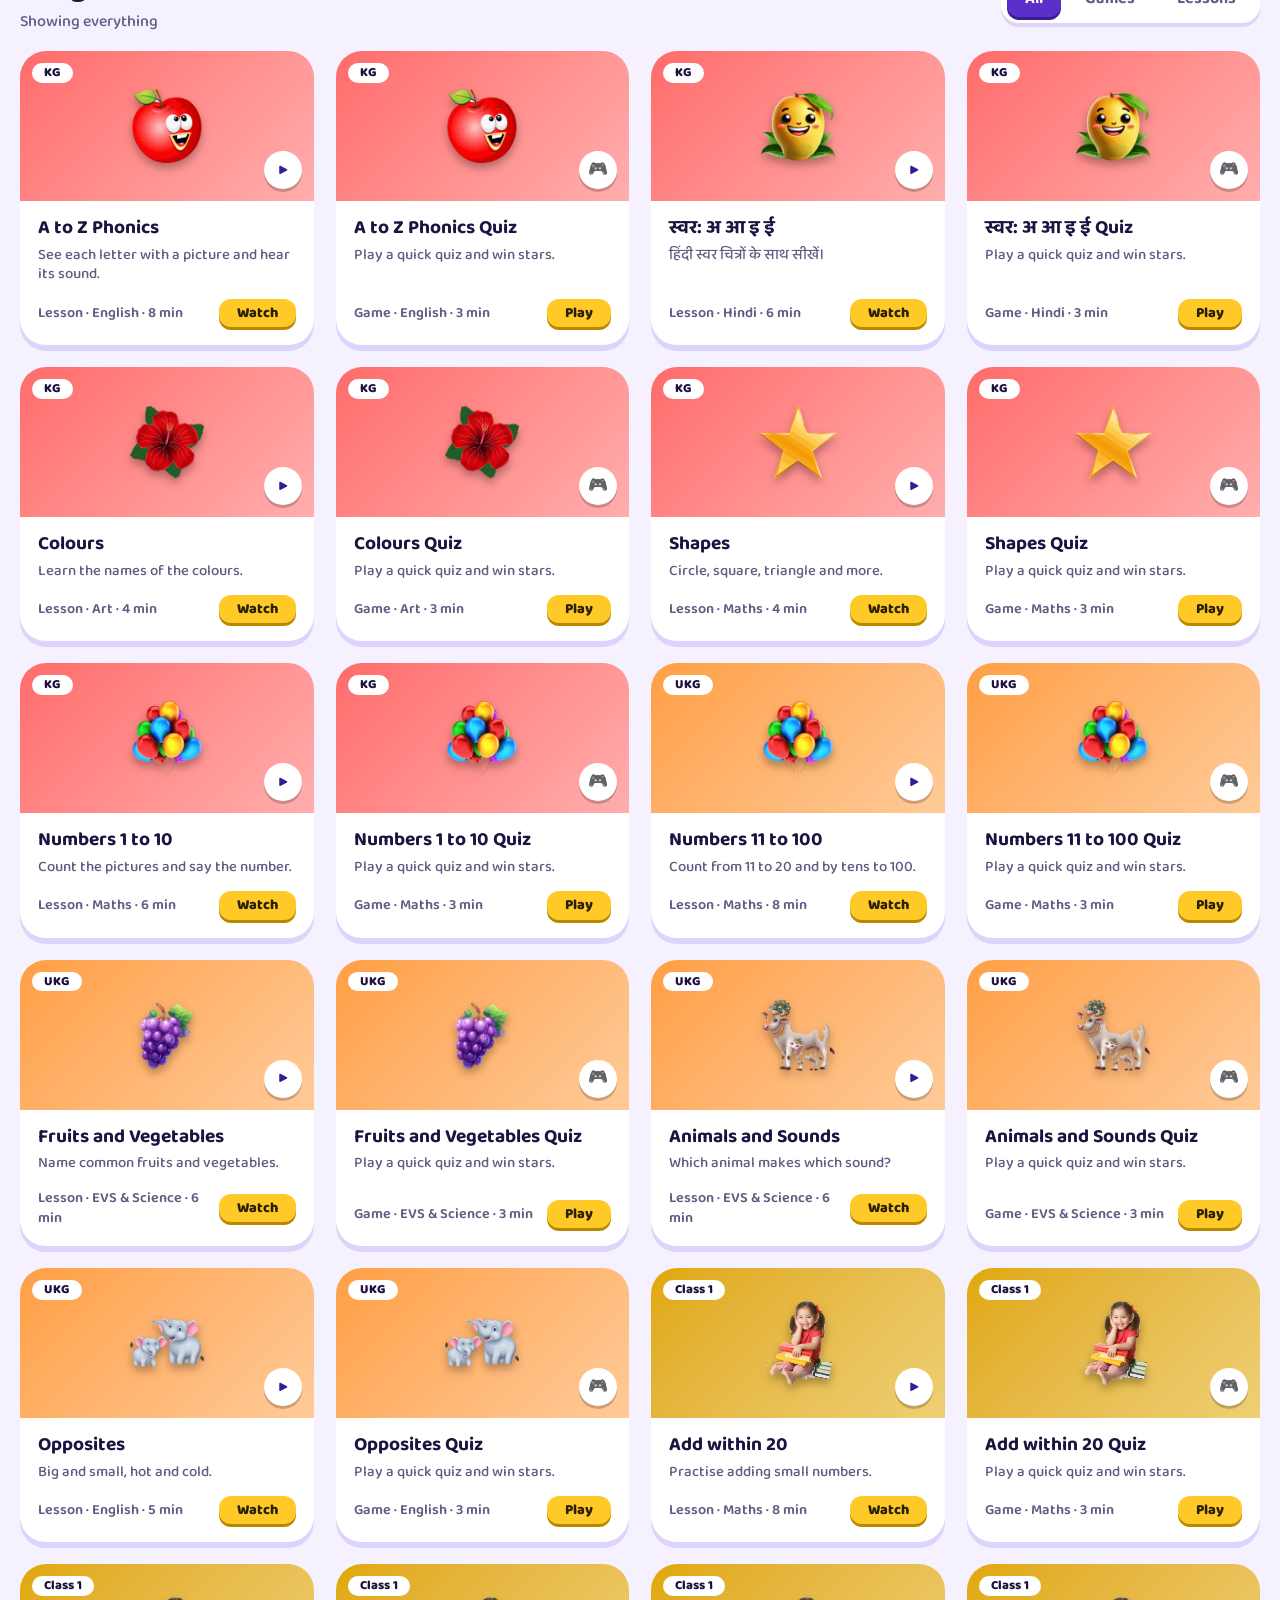
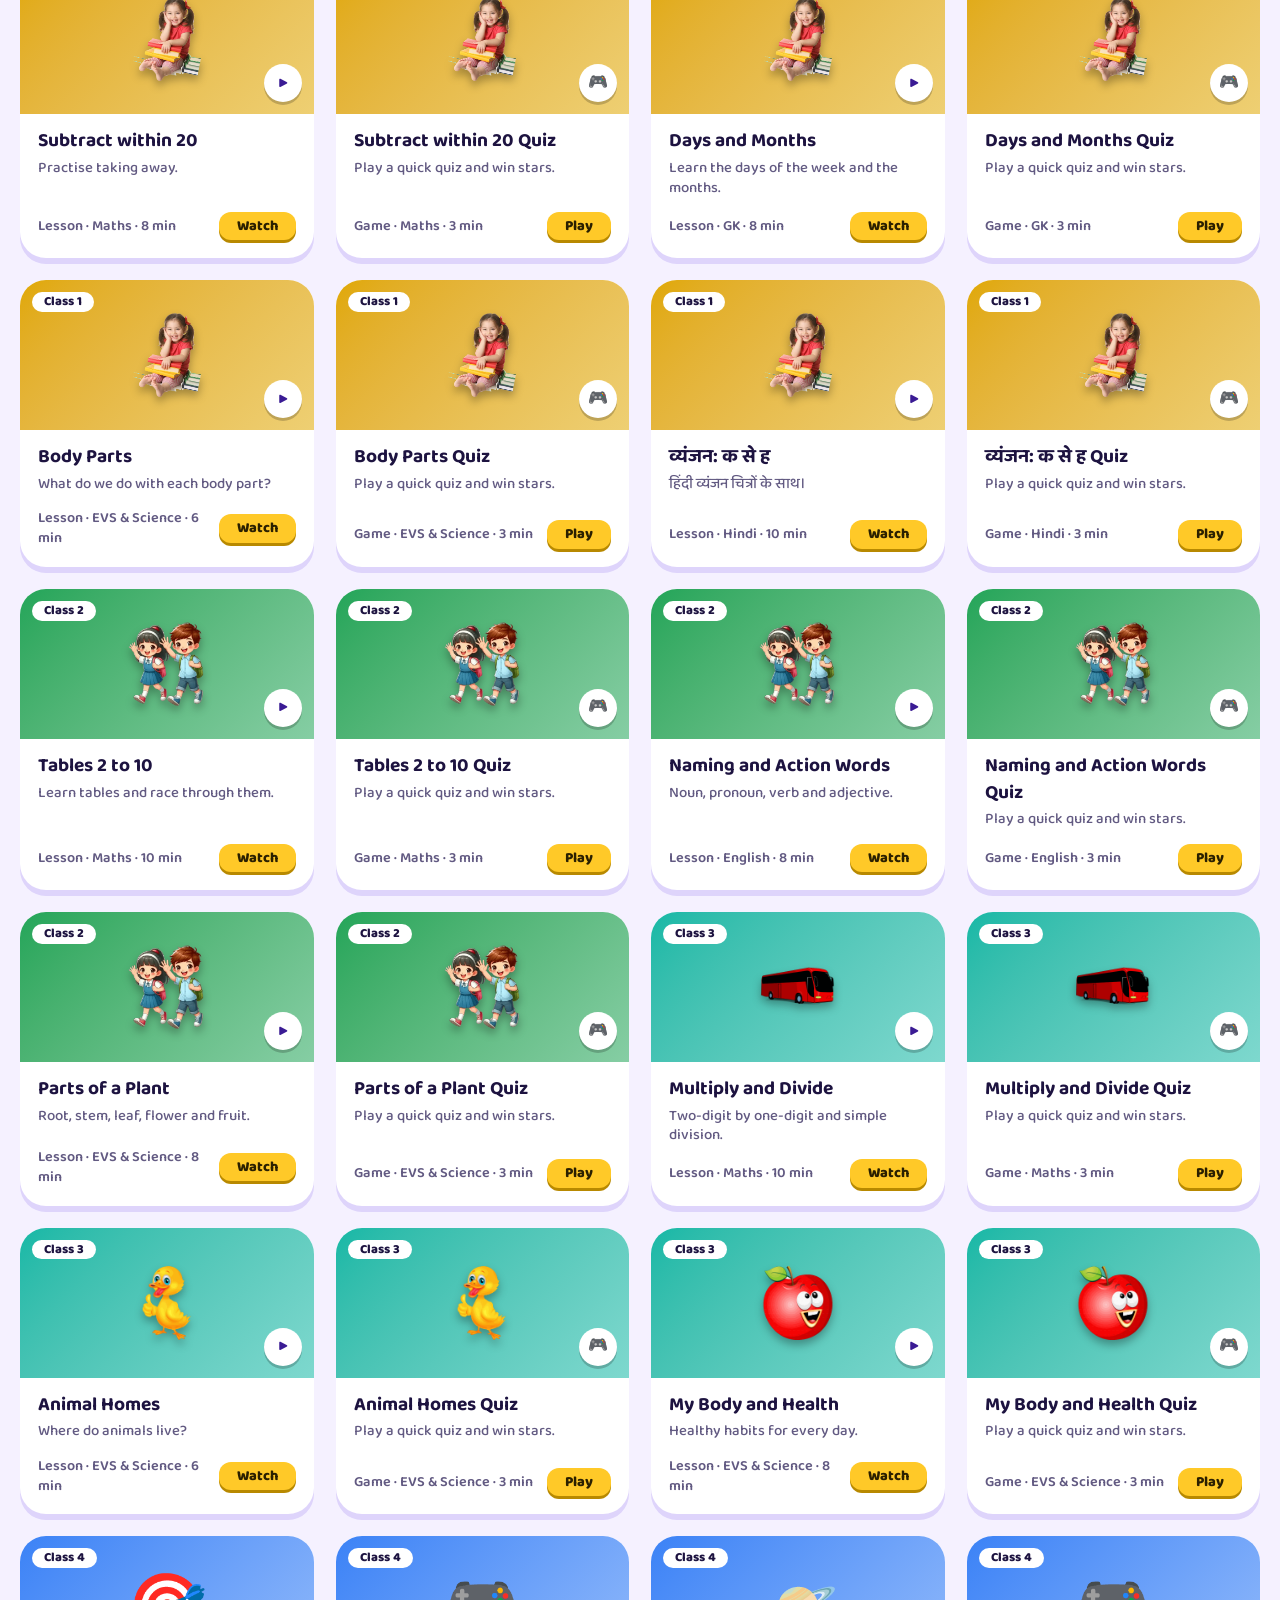
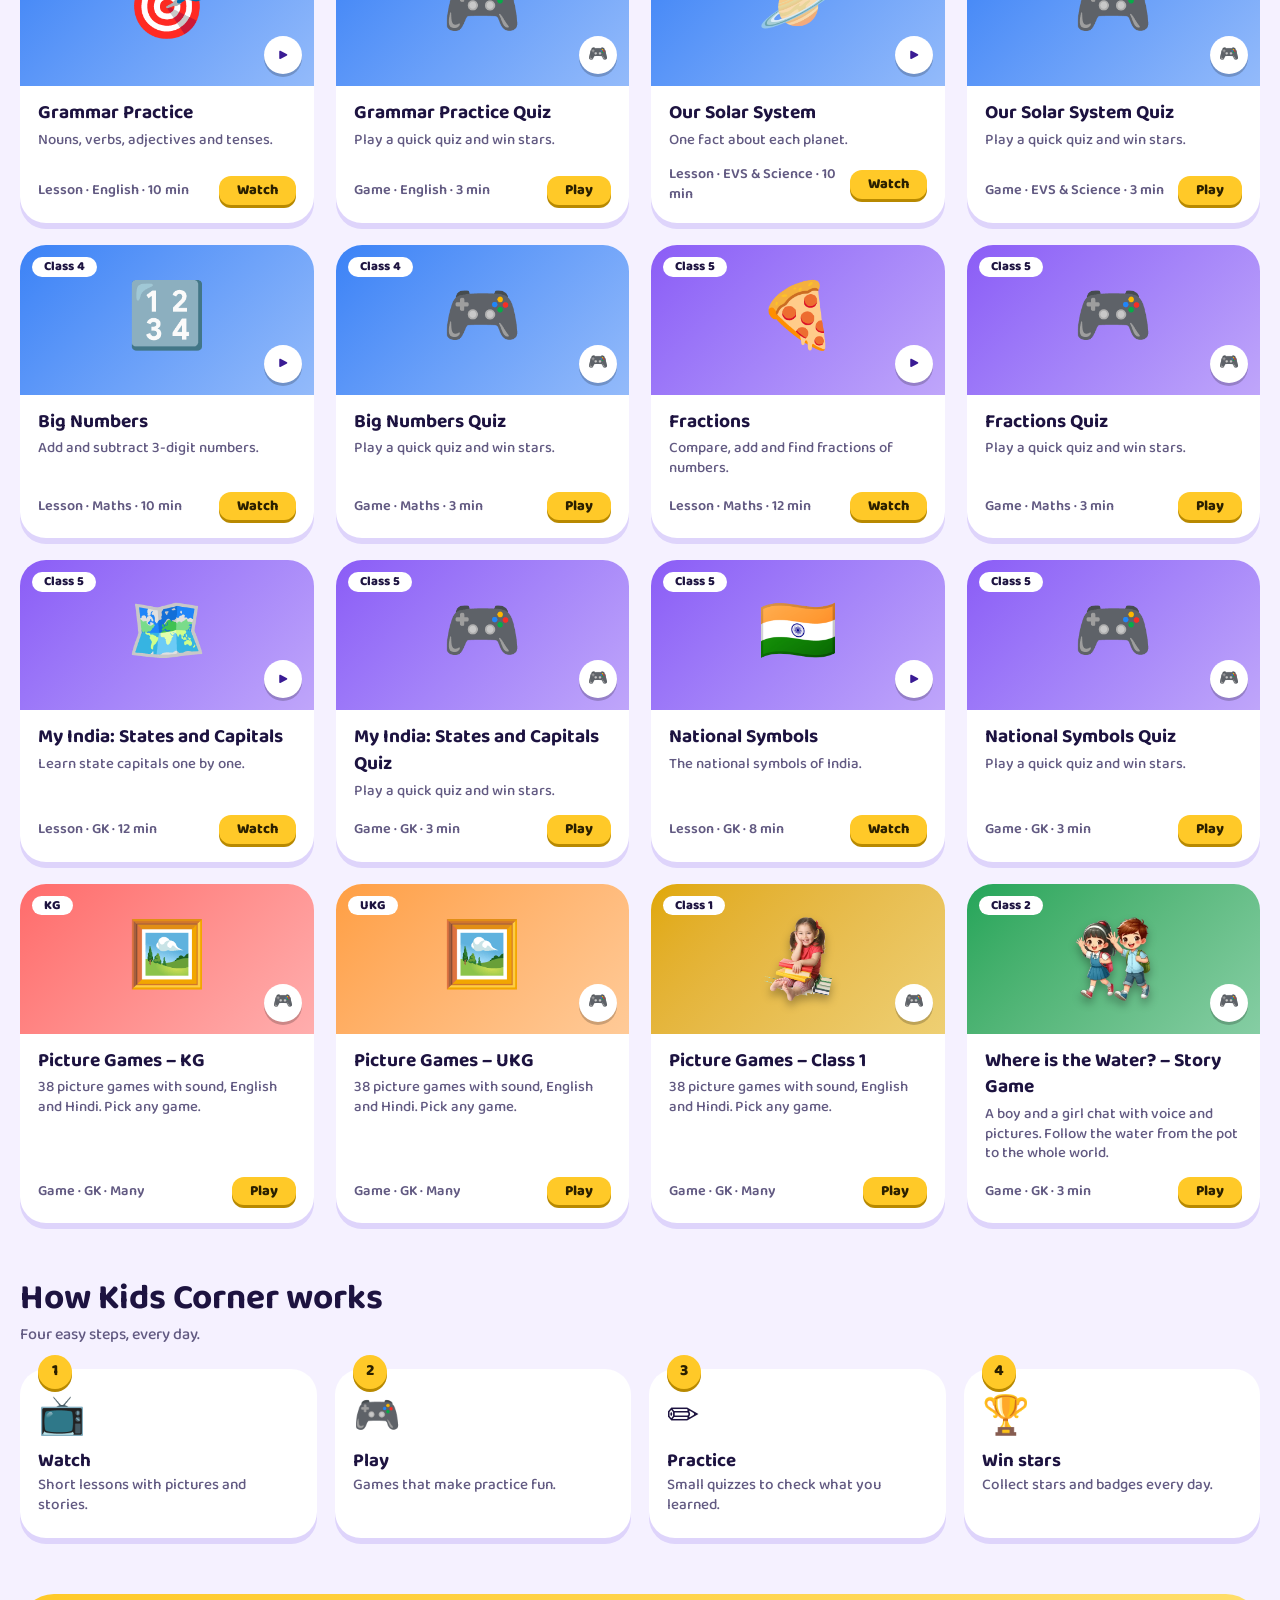
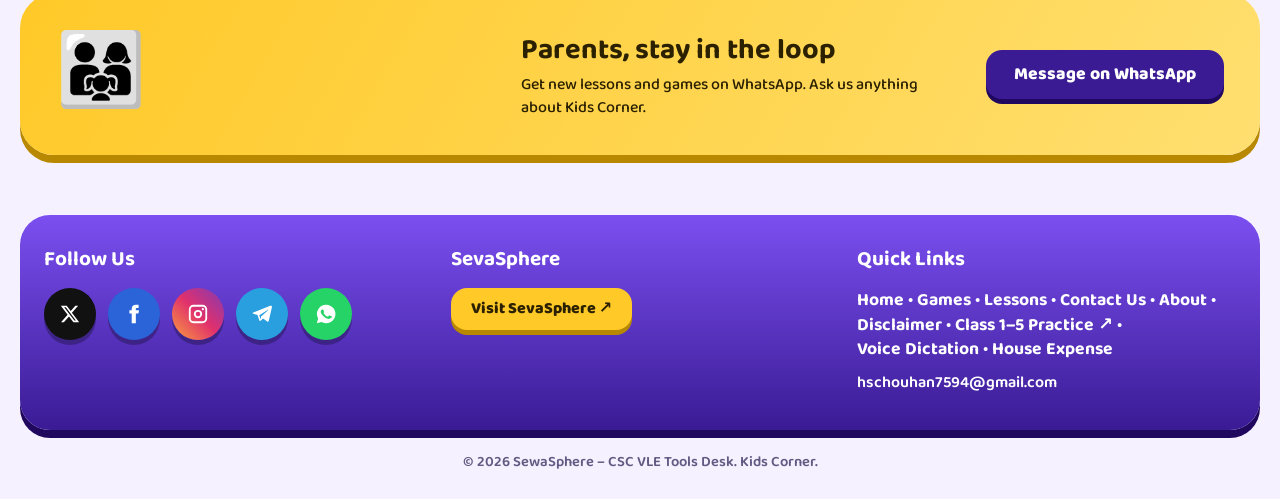
==== commit dfc18926: "v3.7" ====
--- a/index.html
+++ b/index.html
@@ -65,7 +65,7 @@
   <a href="https://wa.me/919050680789" aria-label="WhatsApp" style="background:#25d366"><svg viewBox="0 0 24 24"><path d="M12 2a10 10 0 0 0-8.600 15L2 22l5.200-1.400A10 10 0 1 0 12 2zm5.200 14.100c-.2.600-1.300 1.200-1.800 1.200-.5.100-1 .2-3.300-.7-2.800-1.200-4.600-4-4.700-4.200-.1-.2-1.100-1.500-1.100-2.800s.7-2 1-2.300c.2-.3.500-.3.700-.3h.5c.2 0 .4 0 .6.500l.8 2c.1.200.1.300 0 .5l-.4.600c-.1.100-.3.300-.1.600.2.300.8 1.300 1.800 2.100 1.200 1.100 2.200 1.400 2.500 1.500.3.100.5.100.7-.1l.9-1.100c.2-.3.400-.2.600-.1l2 1c.3.100.5.200.5.300.1.200.1.800-.1 1.400z"/></svg></a>
  </div></div>
  <div><h4>SevaSphere</h4><a class="btn y" style="font-size:1rem;padding:10px 20px" href="https://csc-vle-tools-desk.github.io/SewaSphere/" rel="noopener">Visit SevaSphere ↗</a></div>
- <div><h4>Quick Links</h4><div class="ql"><a href="#home">Home</a> • <a href="#browse" data-go="game">Games</a> • <a href="#browse" data-go="lesson">Lessons</a> • <a href="contact.html">Contact Us</a> • <a href="about.html">About</a> • <a href="disclaimer.html">Disclaimer</a> • <a href="https://csc-vle-tools-desk.github.io/SewaSphere/kids-classes.html" rel="noopener">Class 1–5 Practice ↗</a></div>
+ <div><h4>Quick Links</h4><div class="ql"><a href="#home">Home</a> • <a href="#browse" data-go="game">Games</a> • <a href="#browse" data-go="lesson">Lessons</a> • <a href="contact.html">Contact Us</a> • <a href="about.html">About</a> • <a href="disclaimer.html">Disclaimer</a> • <a href="https://csc-vle-tools-desk.github.io/SewaSphere/kids-classes.html" rel="noopener">Class 1–5 Practice ↗</a> • <a href="https://csc-vle-tools-desk.github.io/SevaSphere-Dictation/" rel="noopener">Voice Dictation</a> • <a href="https://csc-vle-tools-desk.github.io/SevaSphere/house-expense.html" rel="noopener">House Expense</a></div>
  <div class="mail"><a href="mailto:hschouhan7594@gmail.com">hschouhan7594@gmail.com</a></div></div>
 </div><div class="copy">© 2026 SewaSphere – CSC VLE Tools Desk. Kids Corner.</div></footer>
 </div>
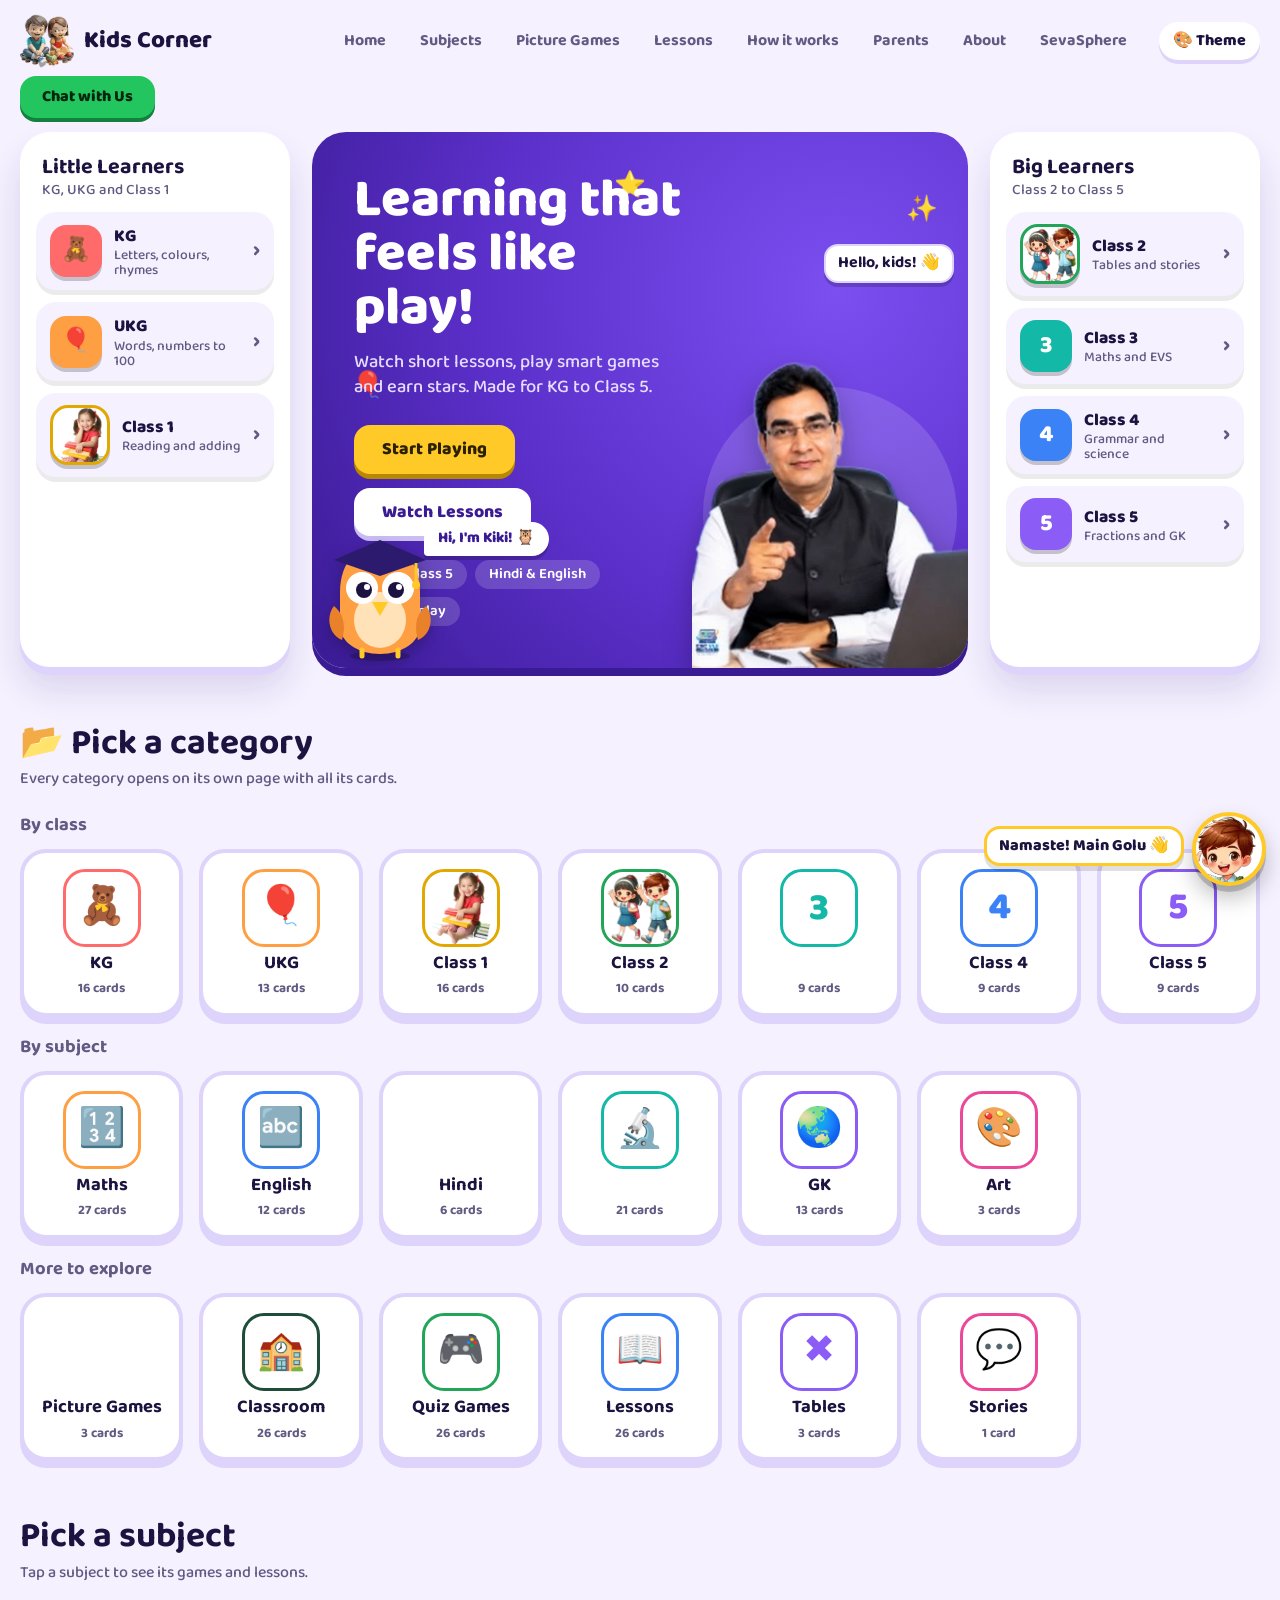
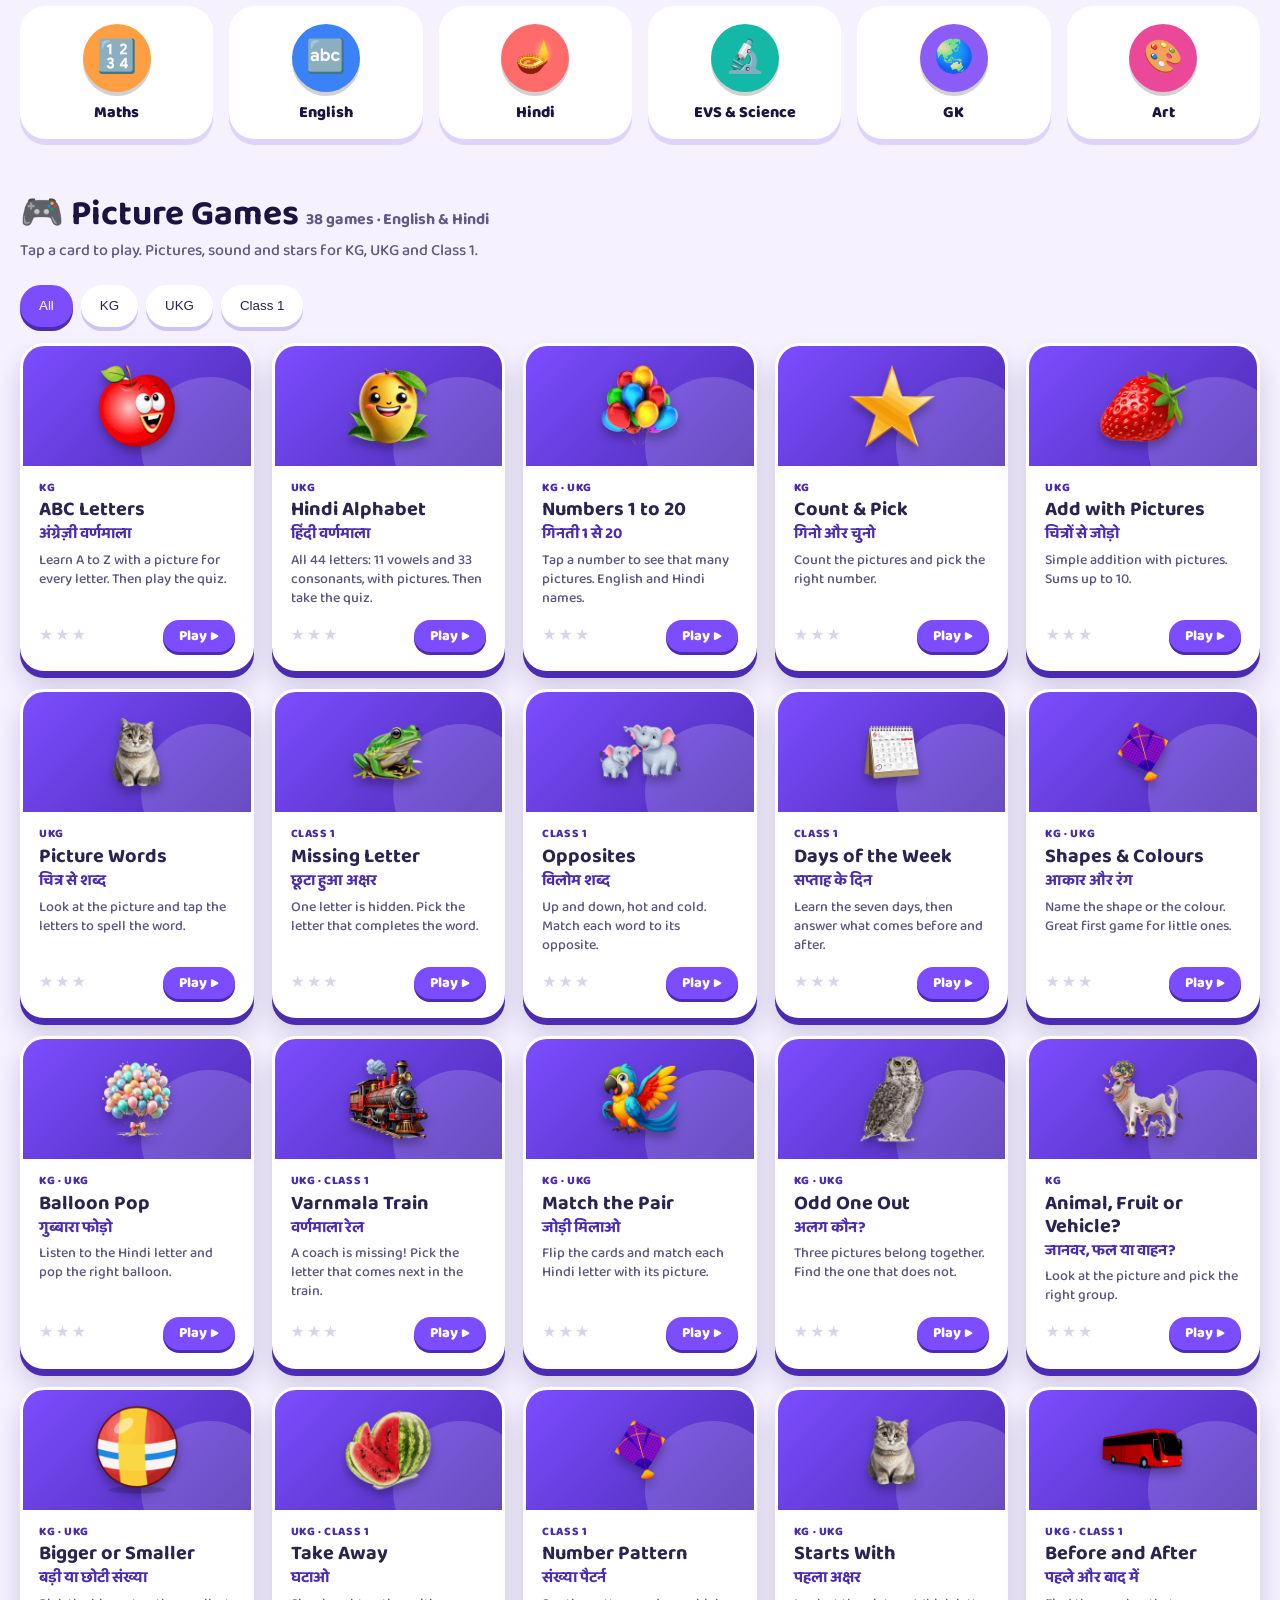
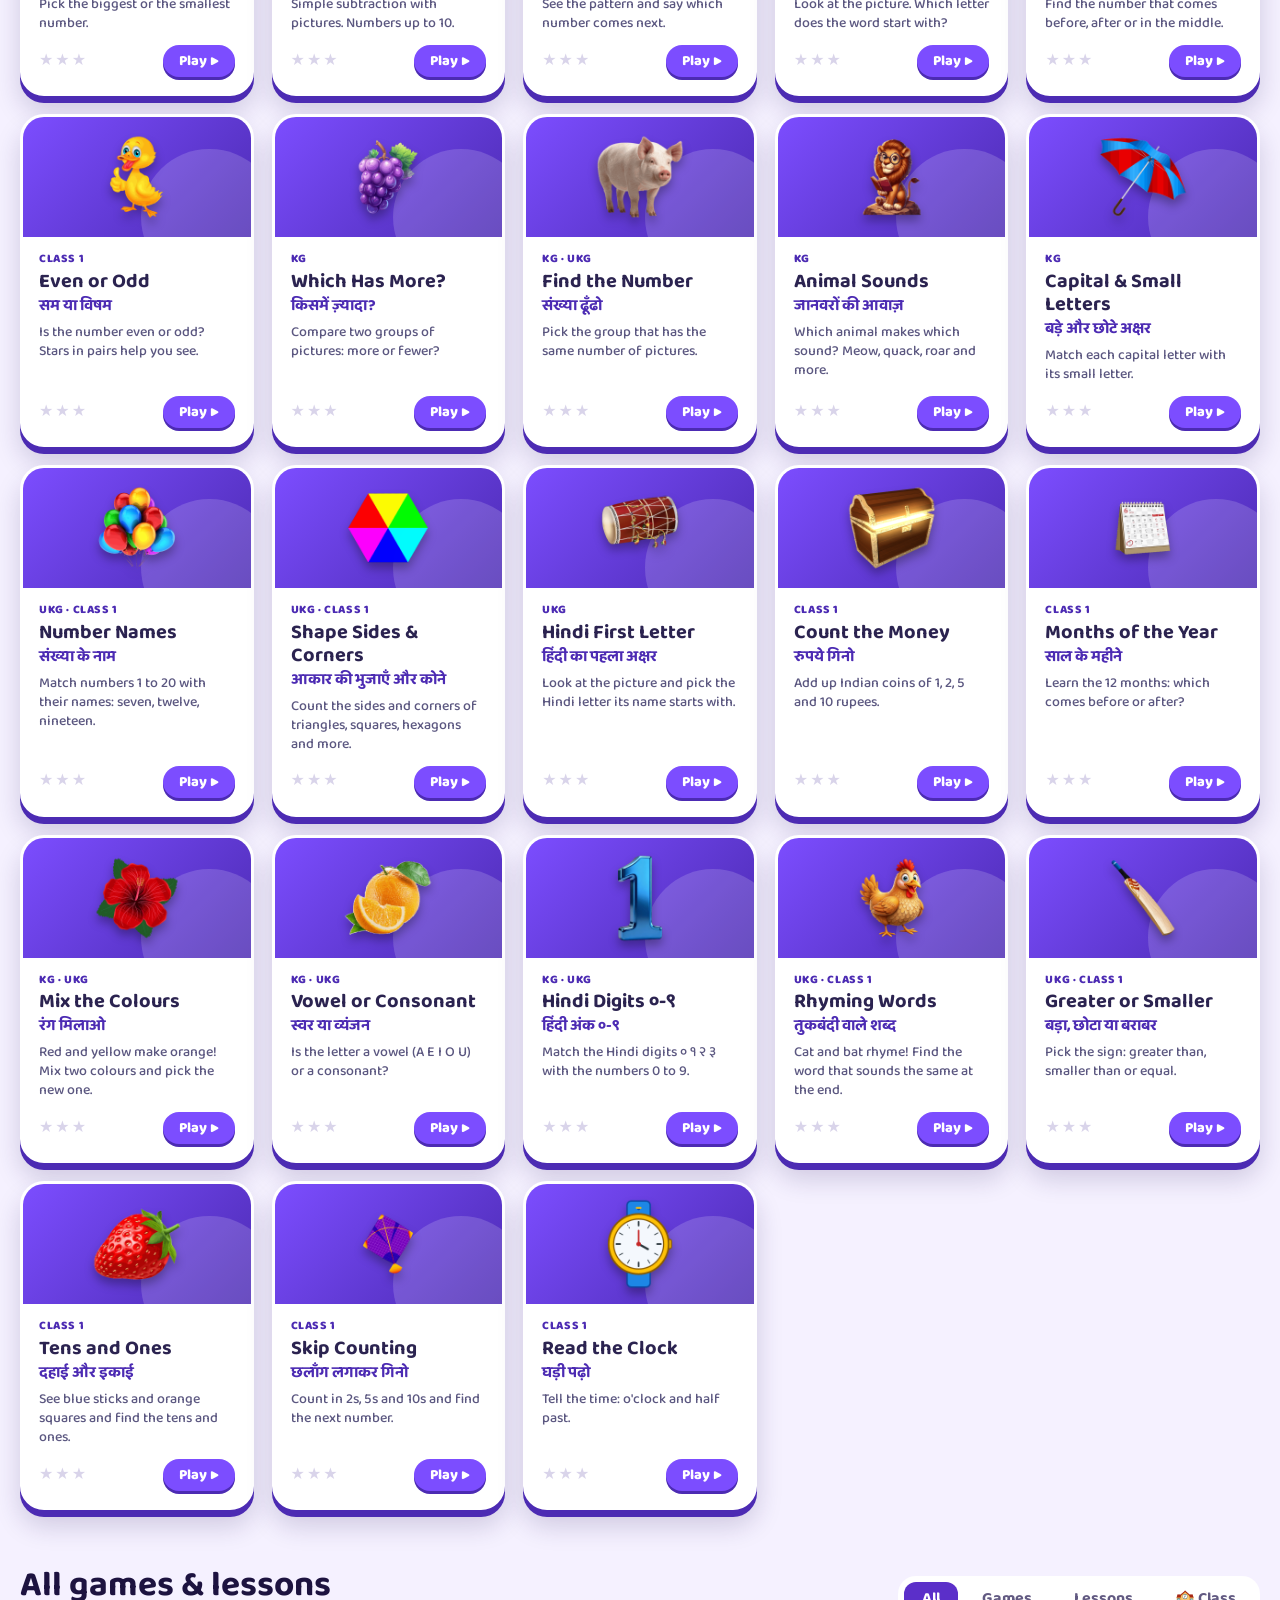
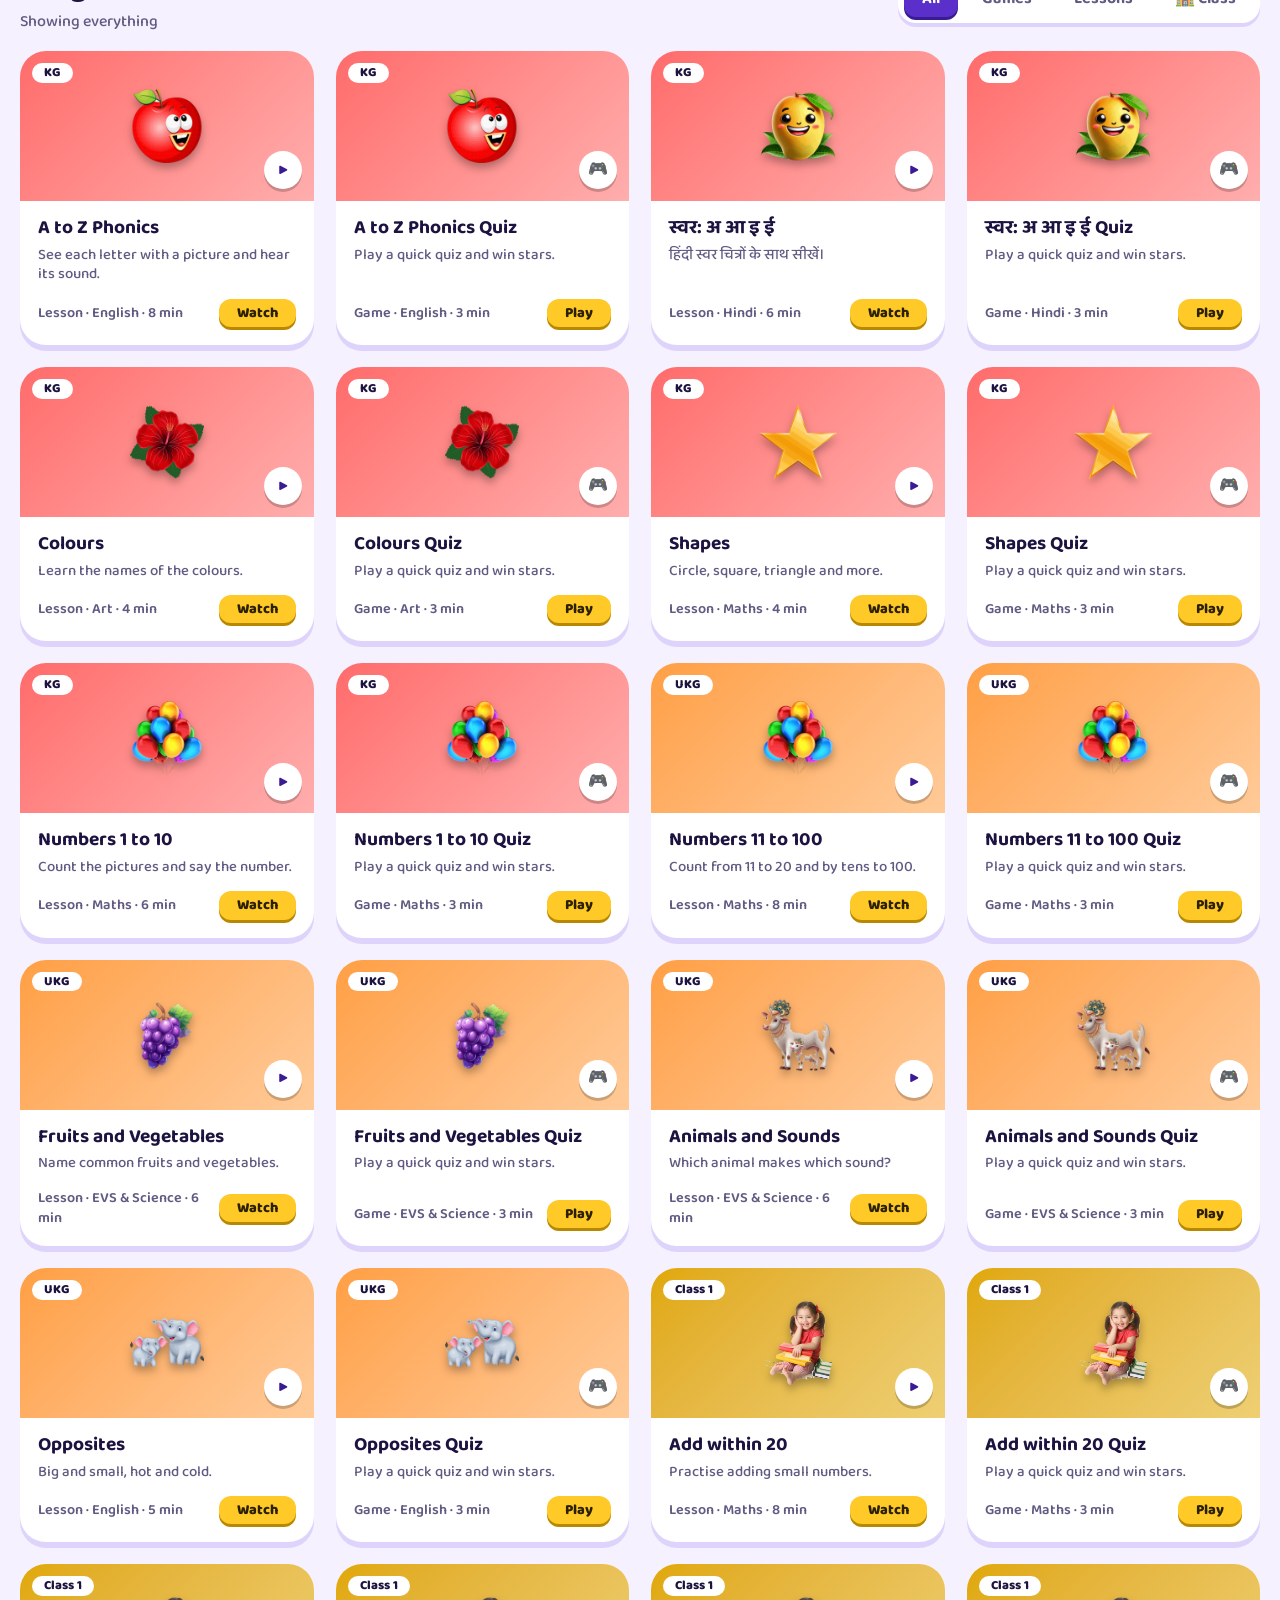
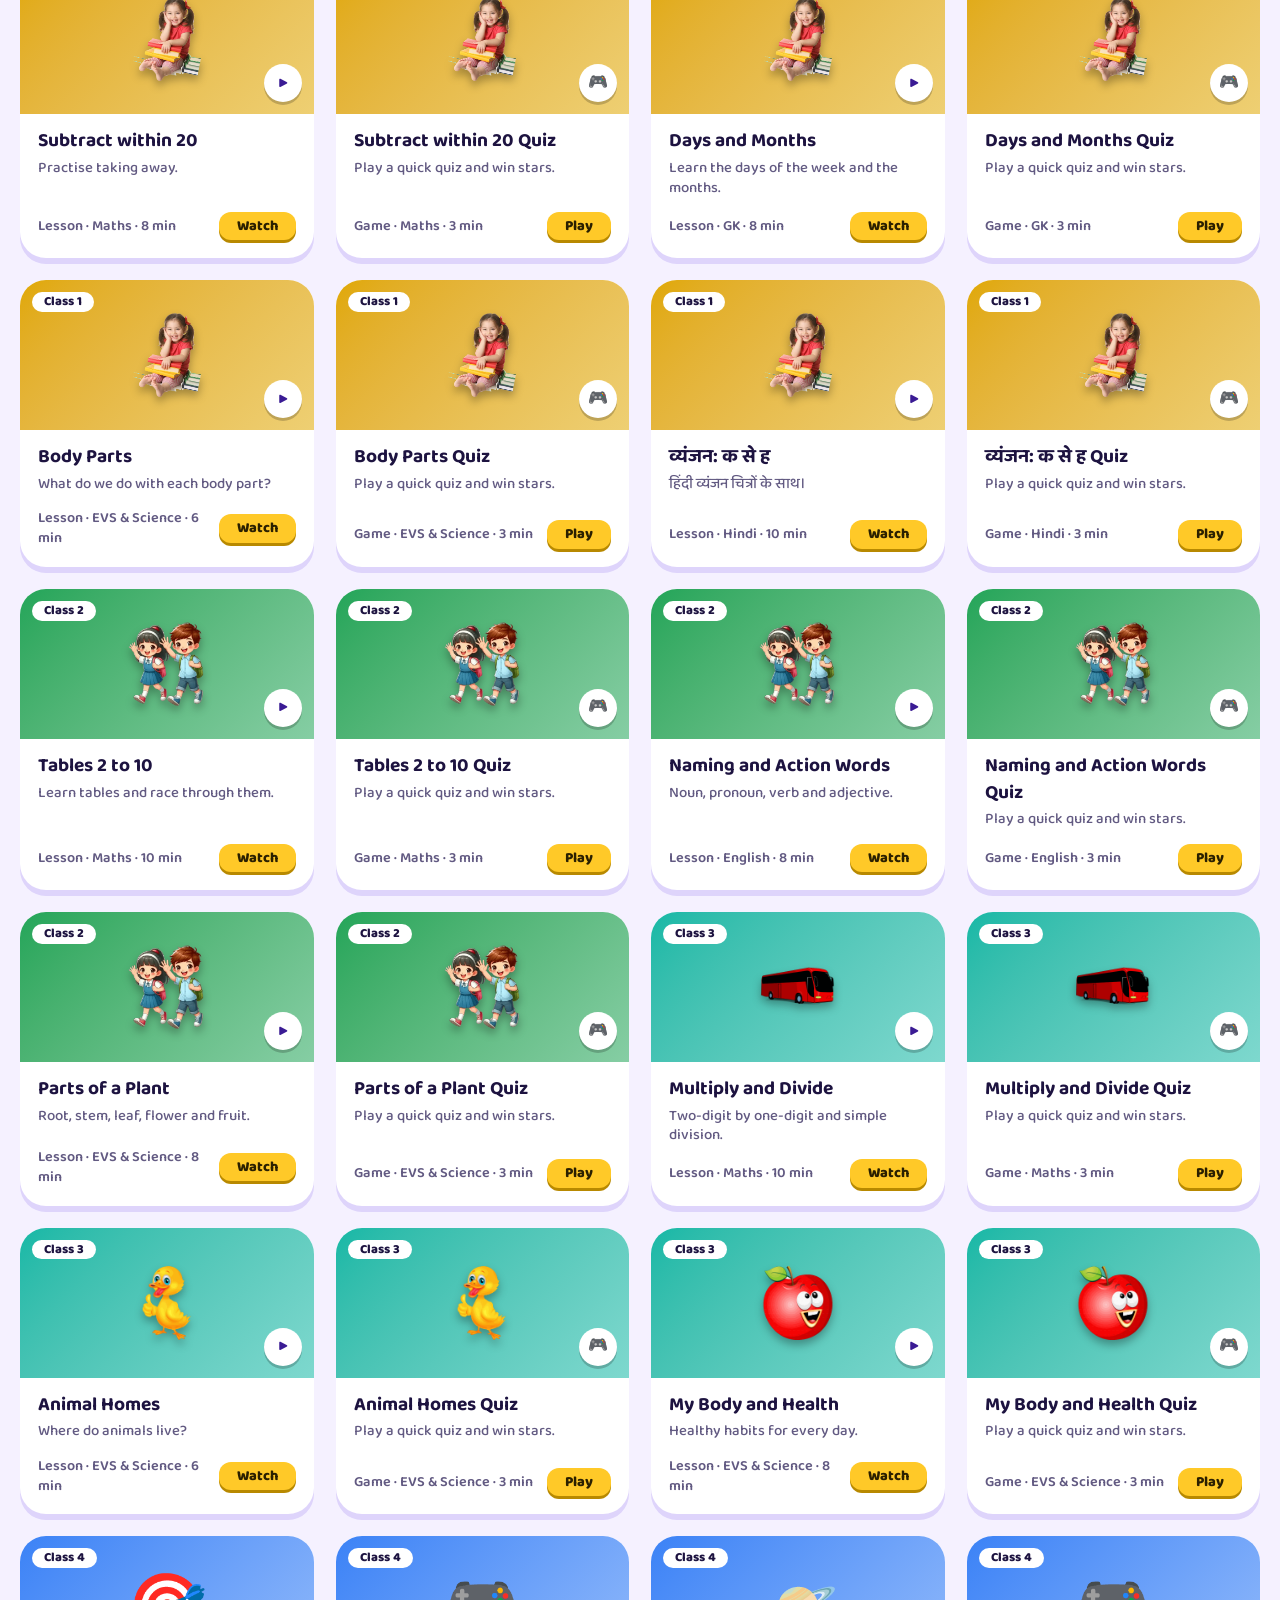
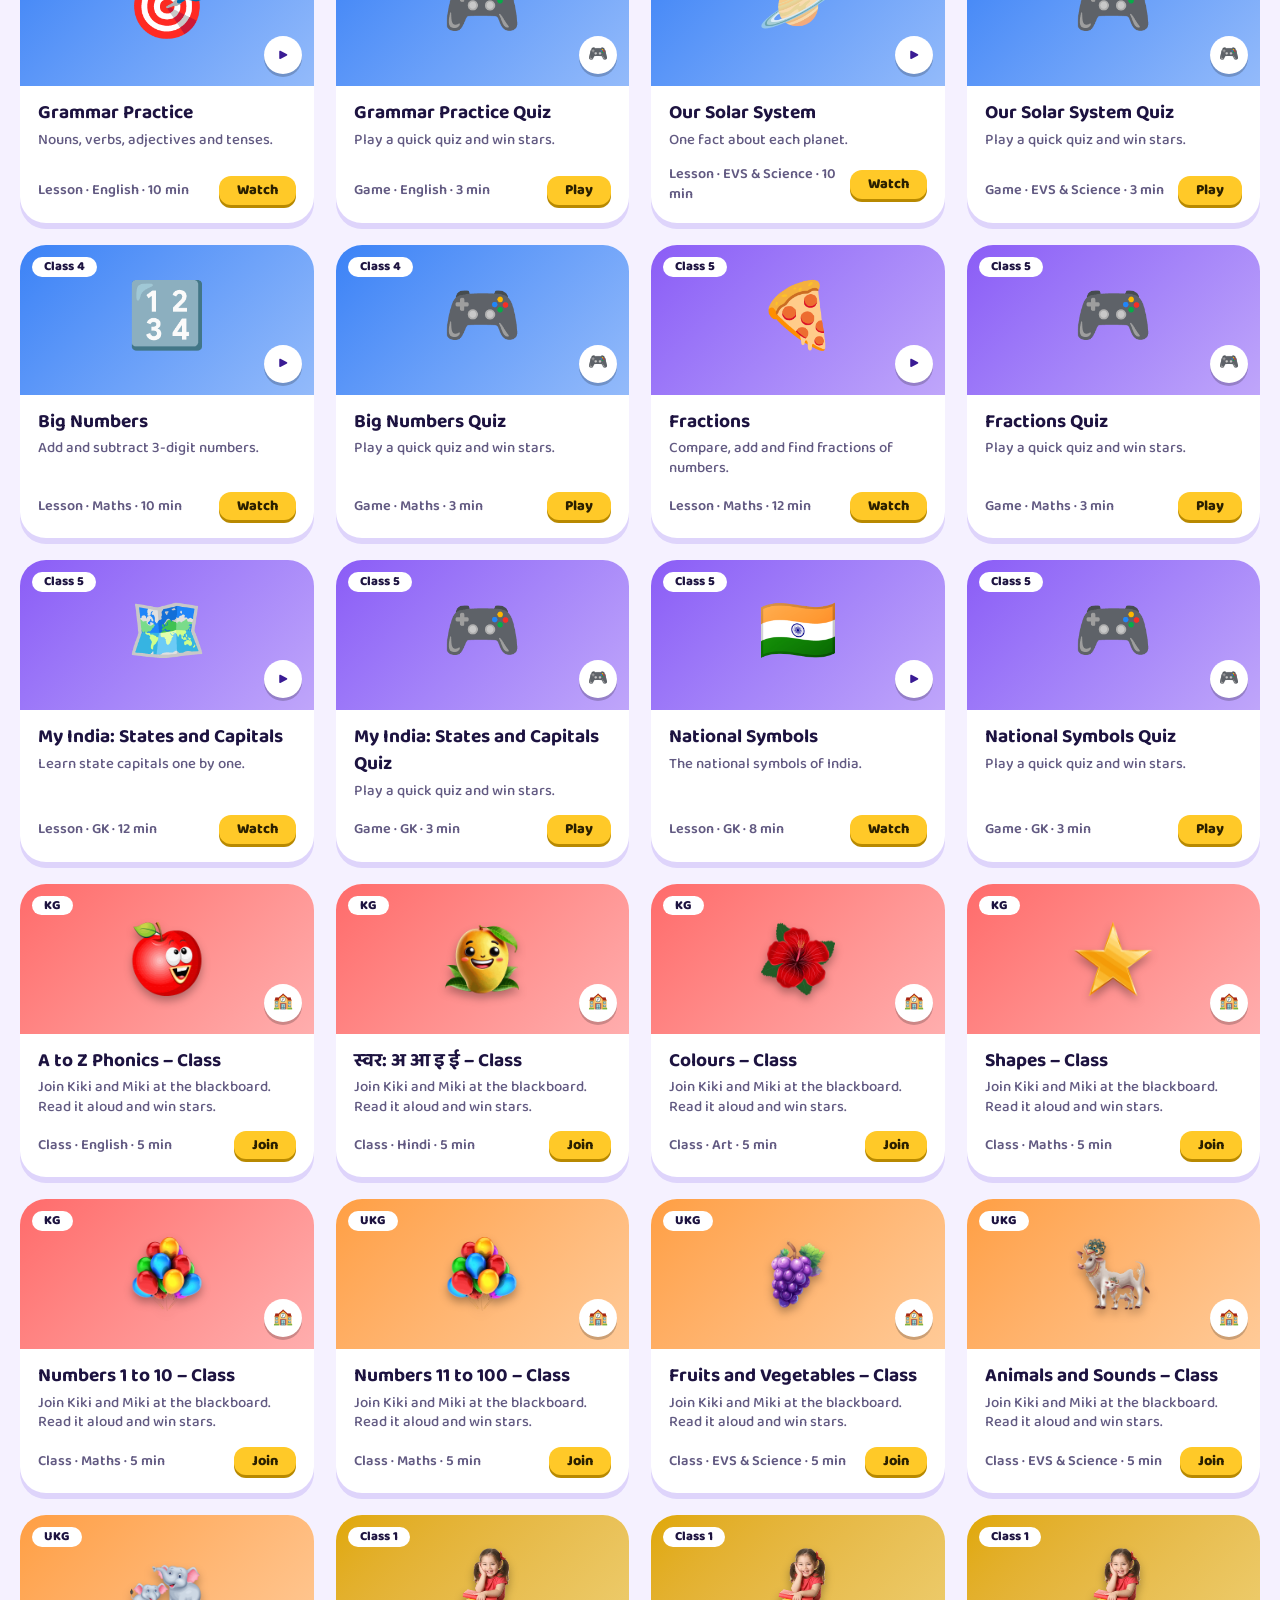
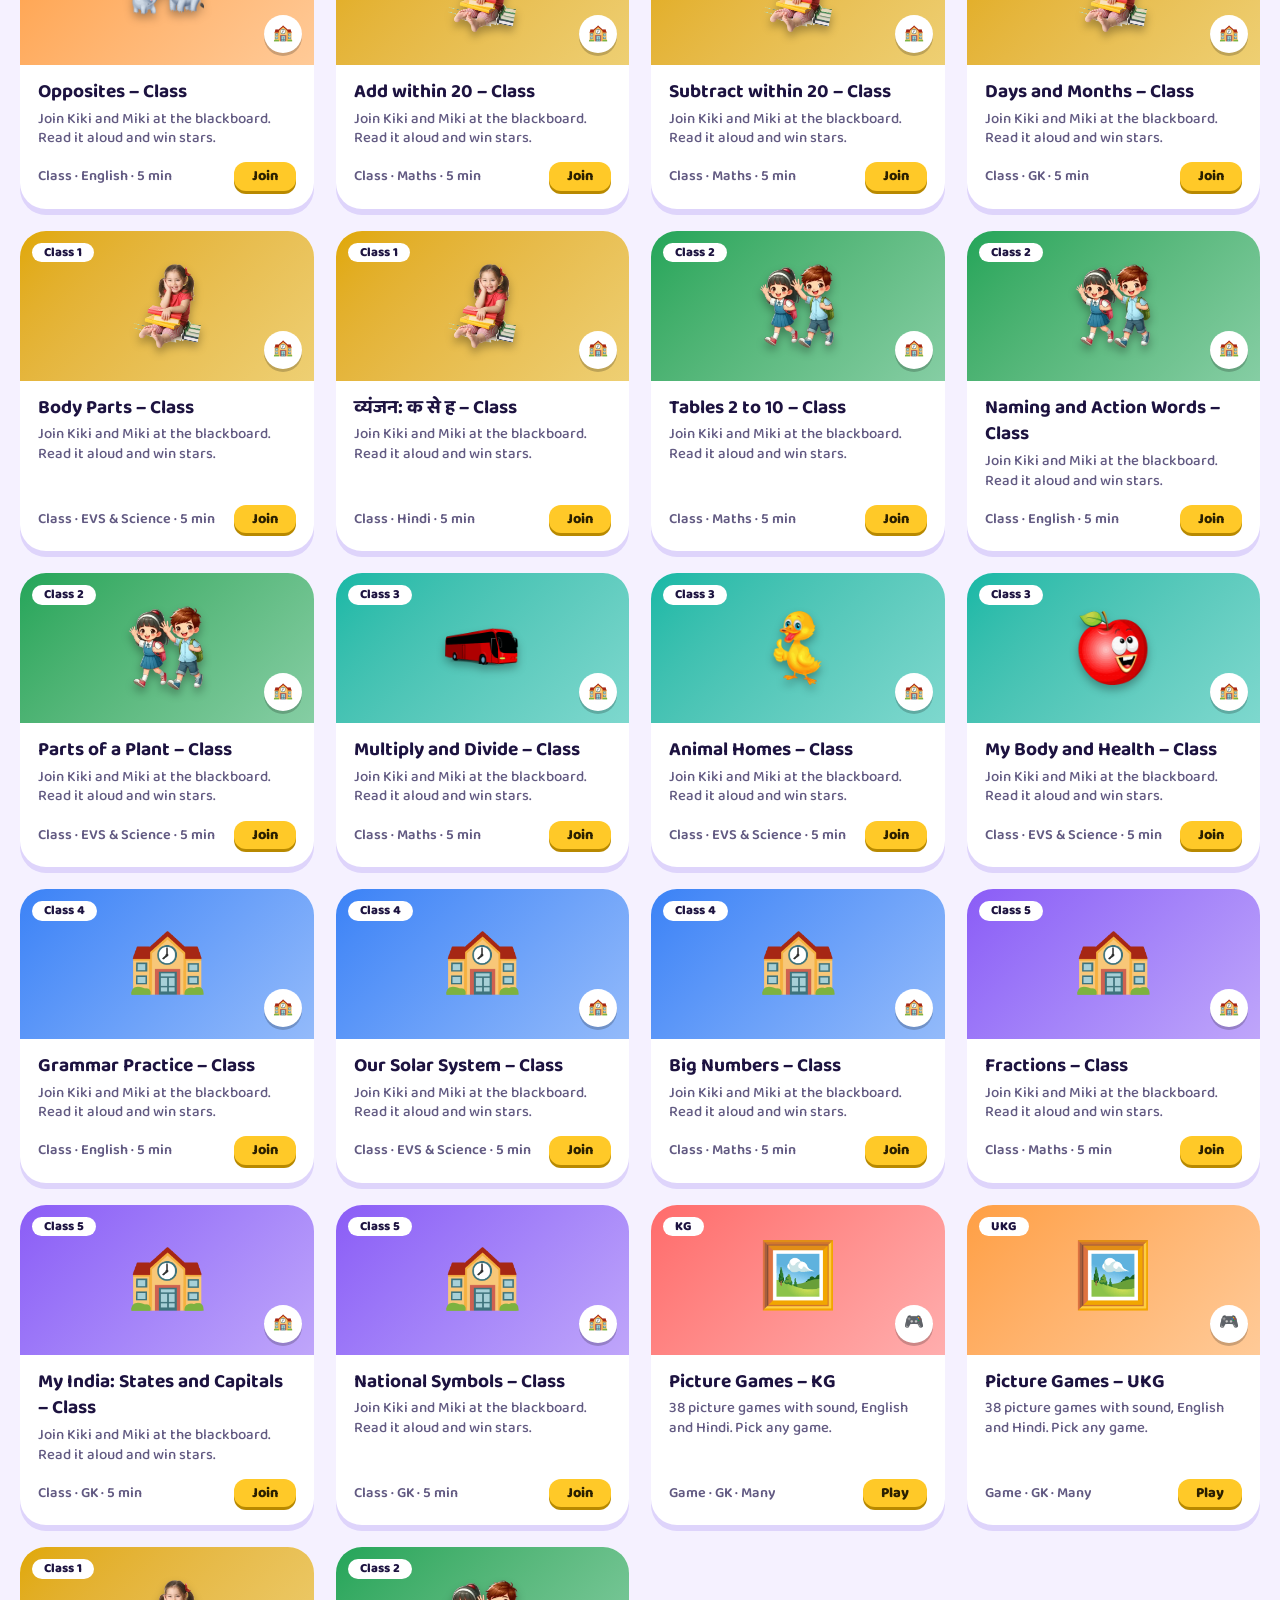
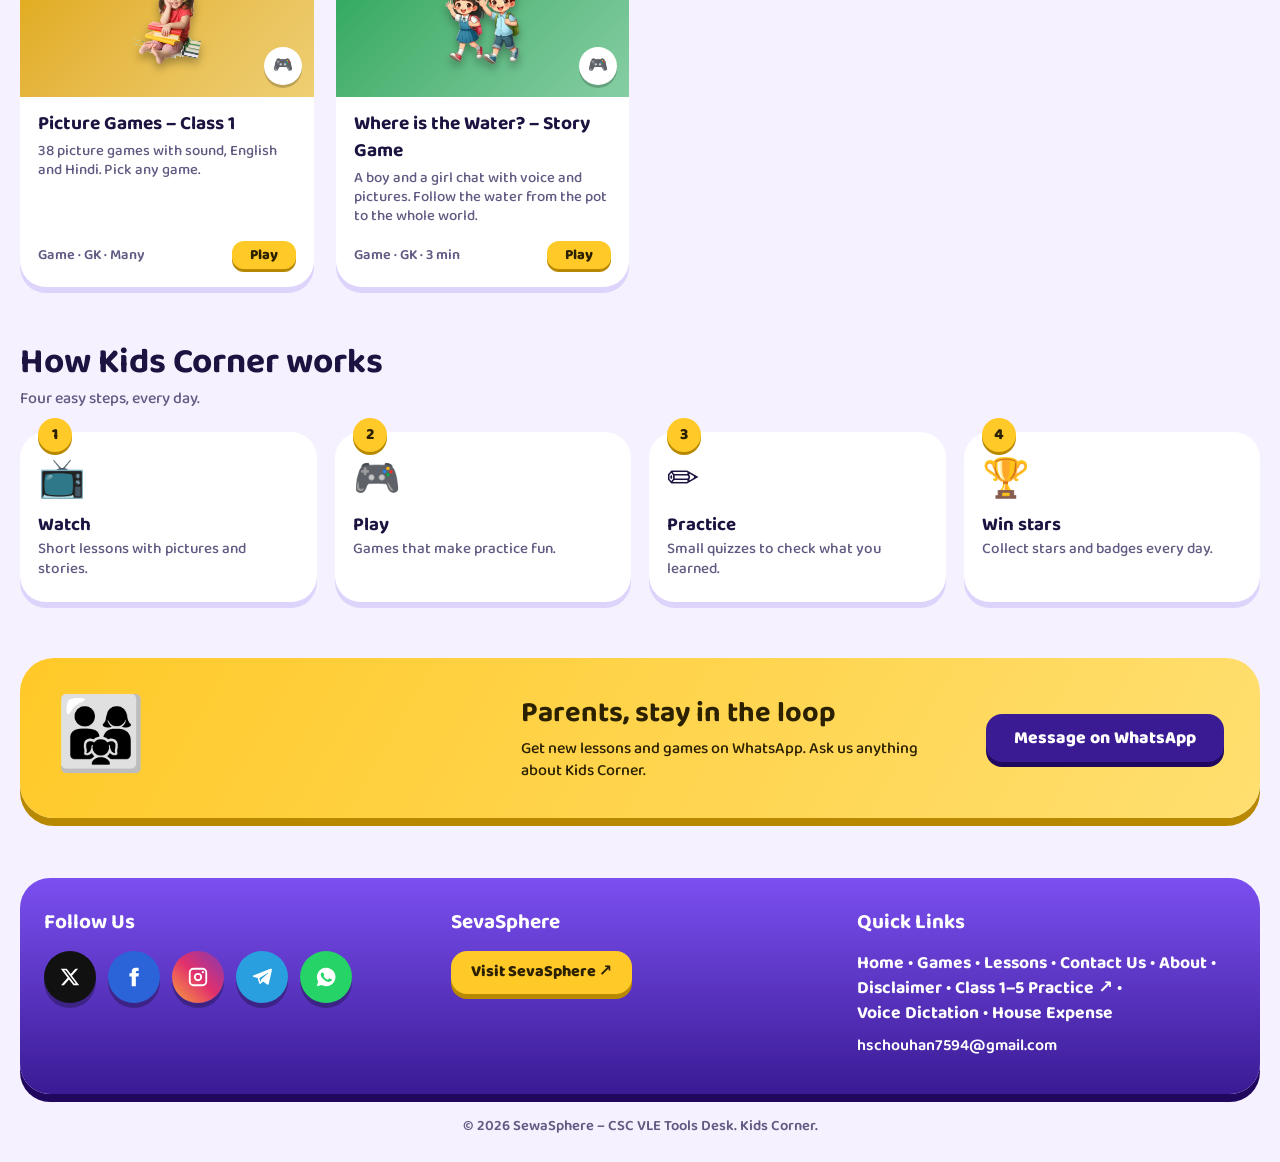
==== commit 898b8c88: "v3.8" ====
--- a/index.html
+++ b/index.html
@@ -44,7 +44,7 @@
 <section id="picgames"><h2 class="sec">🎮 Picture Games <span style="font-size:1rem;color:var(--mute)">38 games · English &amp; Hindi</span></h2><p class="sub2">Tap a card to play. Pictures, sound and stars for KG, UKG and Class 1.</p><div class="kc-tabs" id="pgt"></div><div class="kc-grid" id="pg"></div></section>
 
 <section id="browse"><div class="bar"><div><h2 class="sec" id="ttl">Lessons &amp; Quiz games</h2><p class="sub2" style="margin:0" id="fl">Showing everything</p></div>
- <div class="tabs" role="tablist"><button class="tab" data-t="all" aria-selected="true">All</button><button class="tab" data-t="game" aria-selected="false">Games</button><button class="tab" data-t="lesson" aria-selected="false">Lessons</button></div></div>
+ <div class="tabs" role="tablist"><button class="tab" data-t="all" aria-selected="true">All</button><button class="tab" data-t="game" aria-selected="false">Games</button><button class="tab" data-t="lesson" aria-selected="false">Lessons</button><button class="tab" data-t="class" aria-selected="false">🏫 Class</button></div></div>
  <div class="grid" id="grid"></div></section>
 
 <section id="how"><h2 class="sec">How Kids Corner works</h2><p class="sub2">Four easy steps, every day.</p>
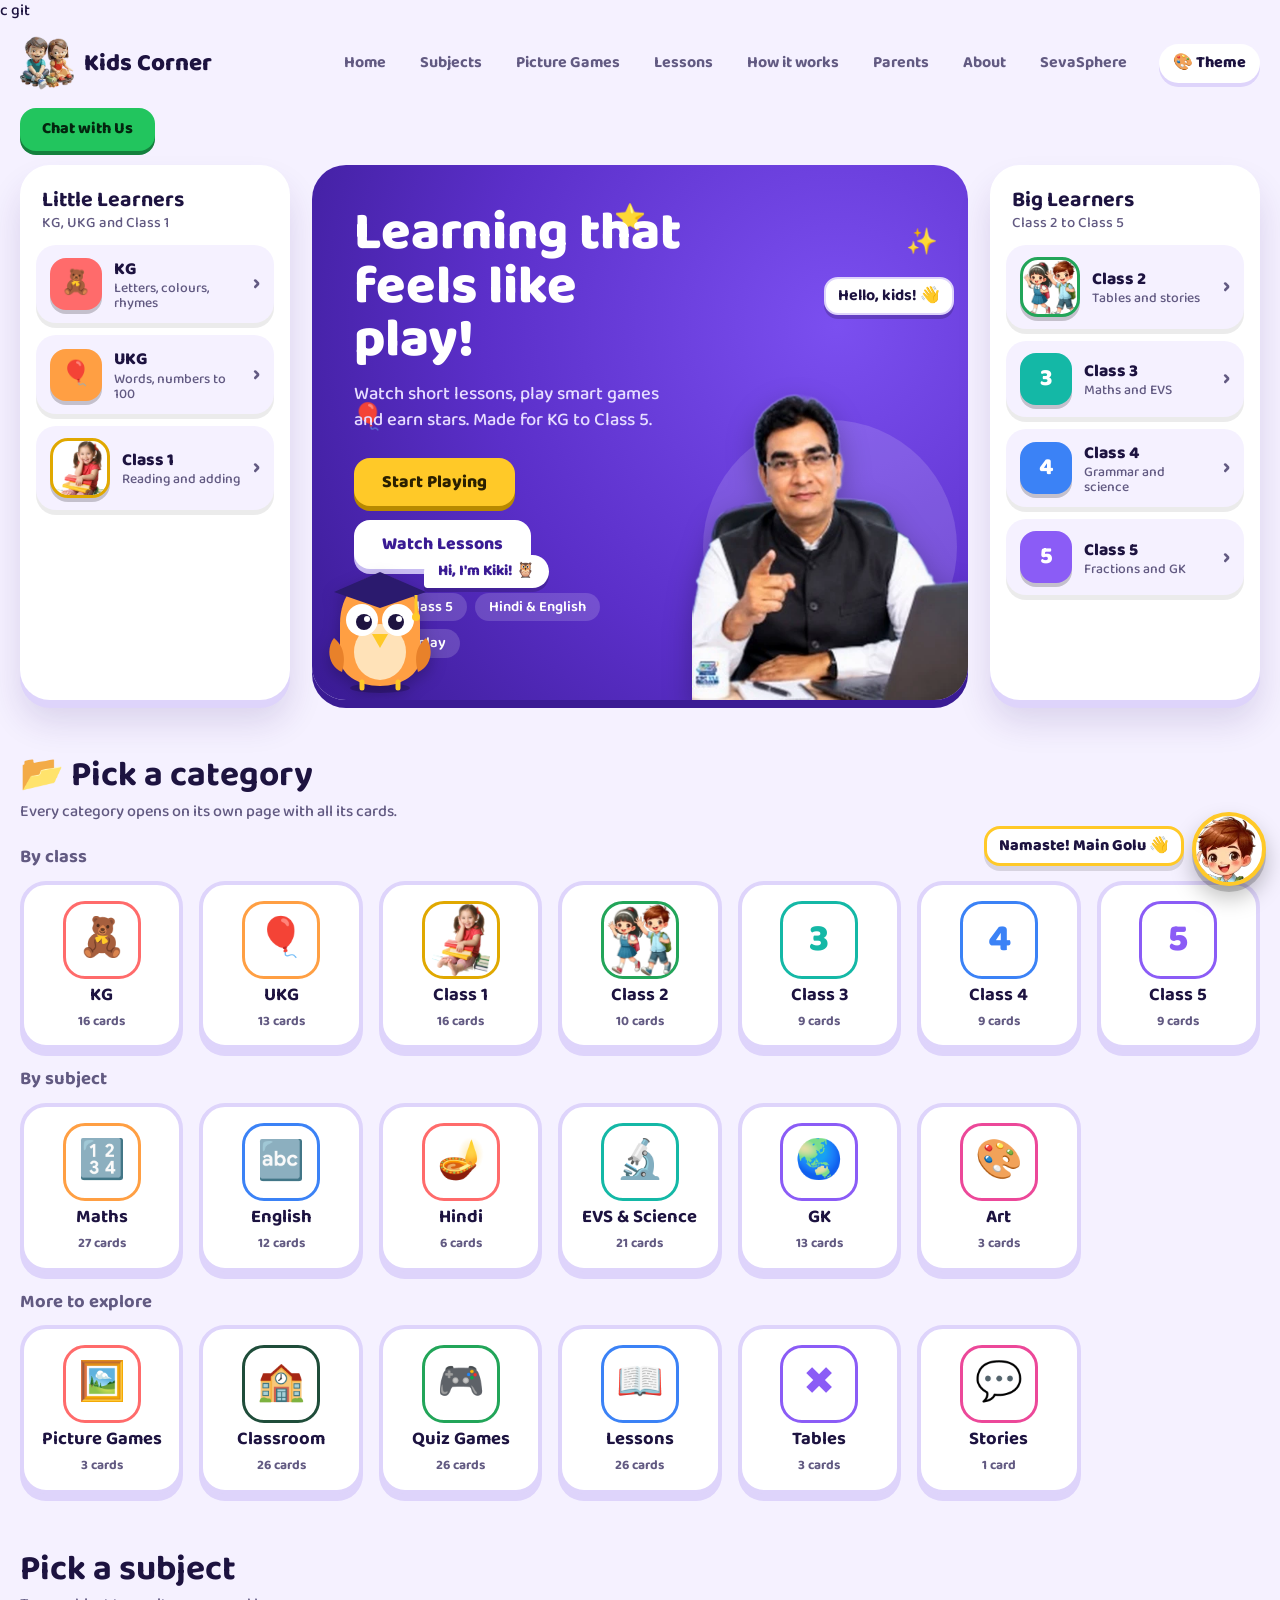
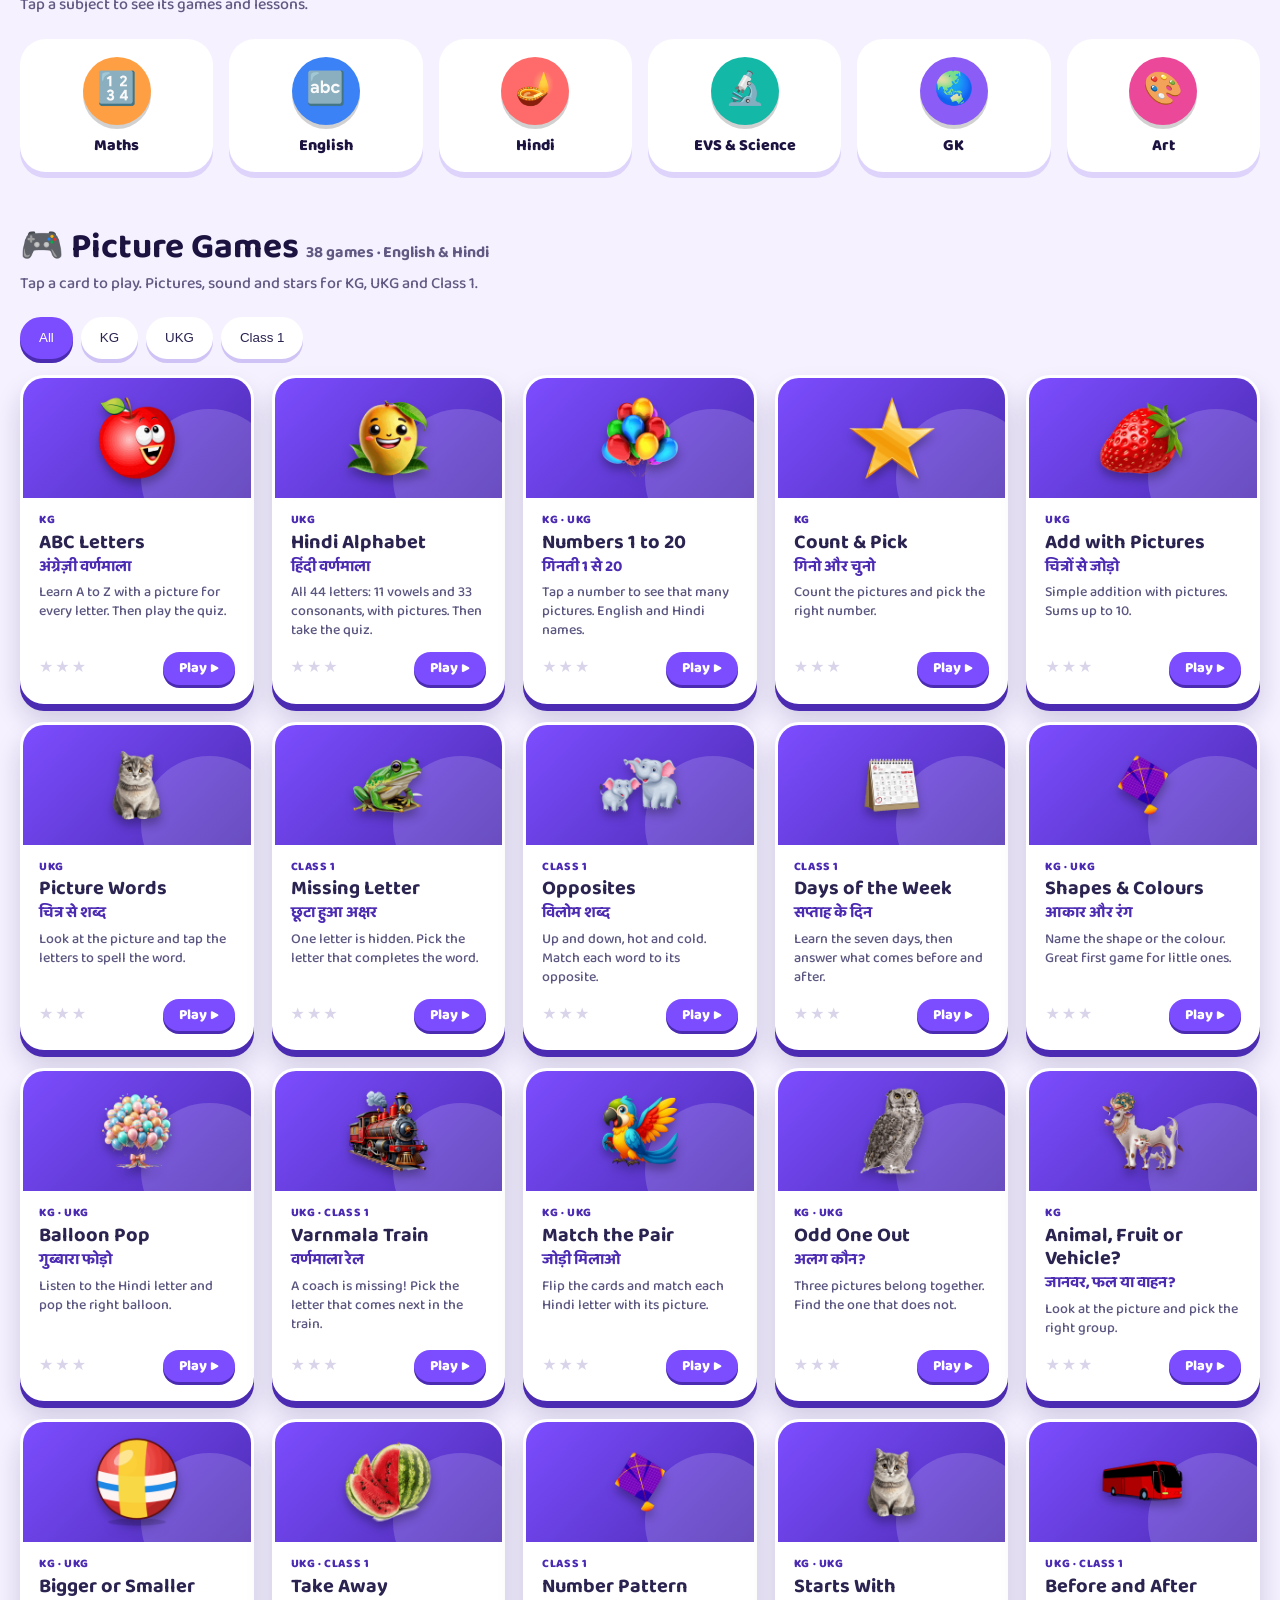
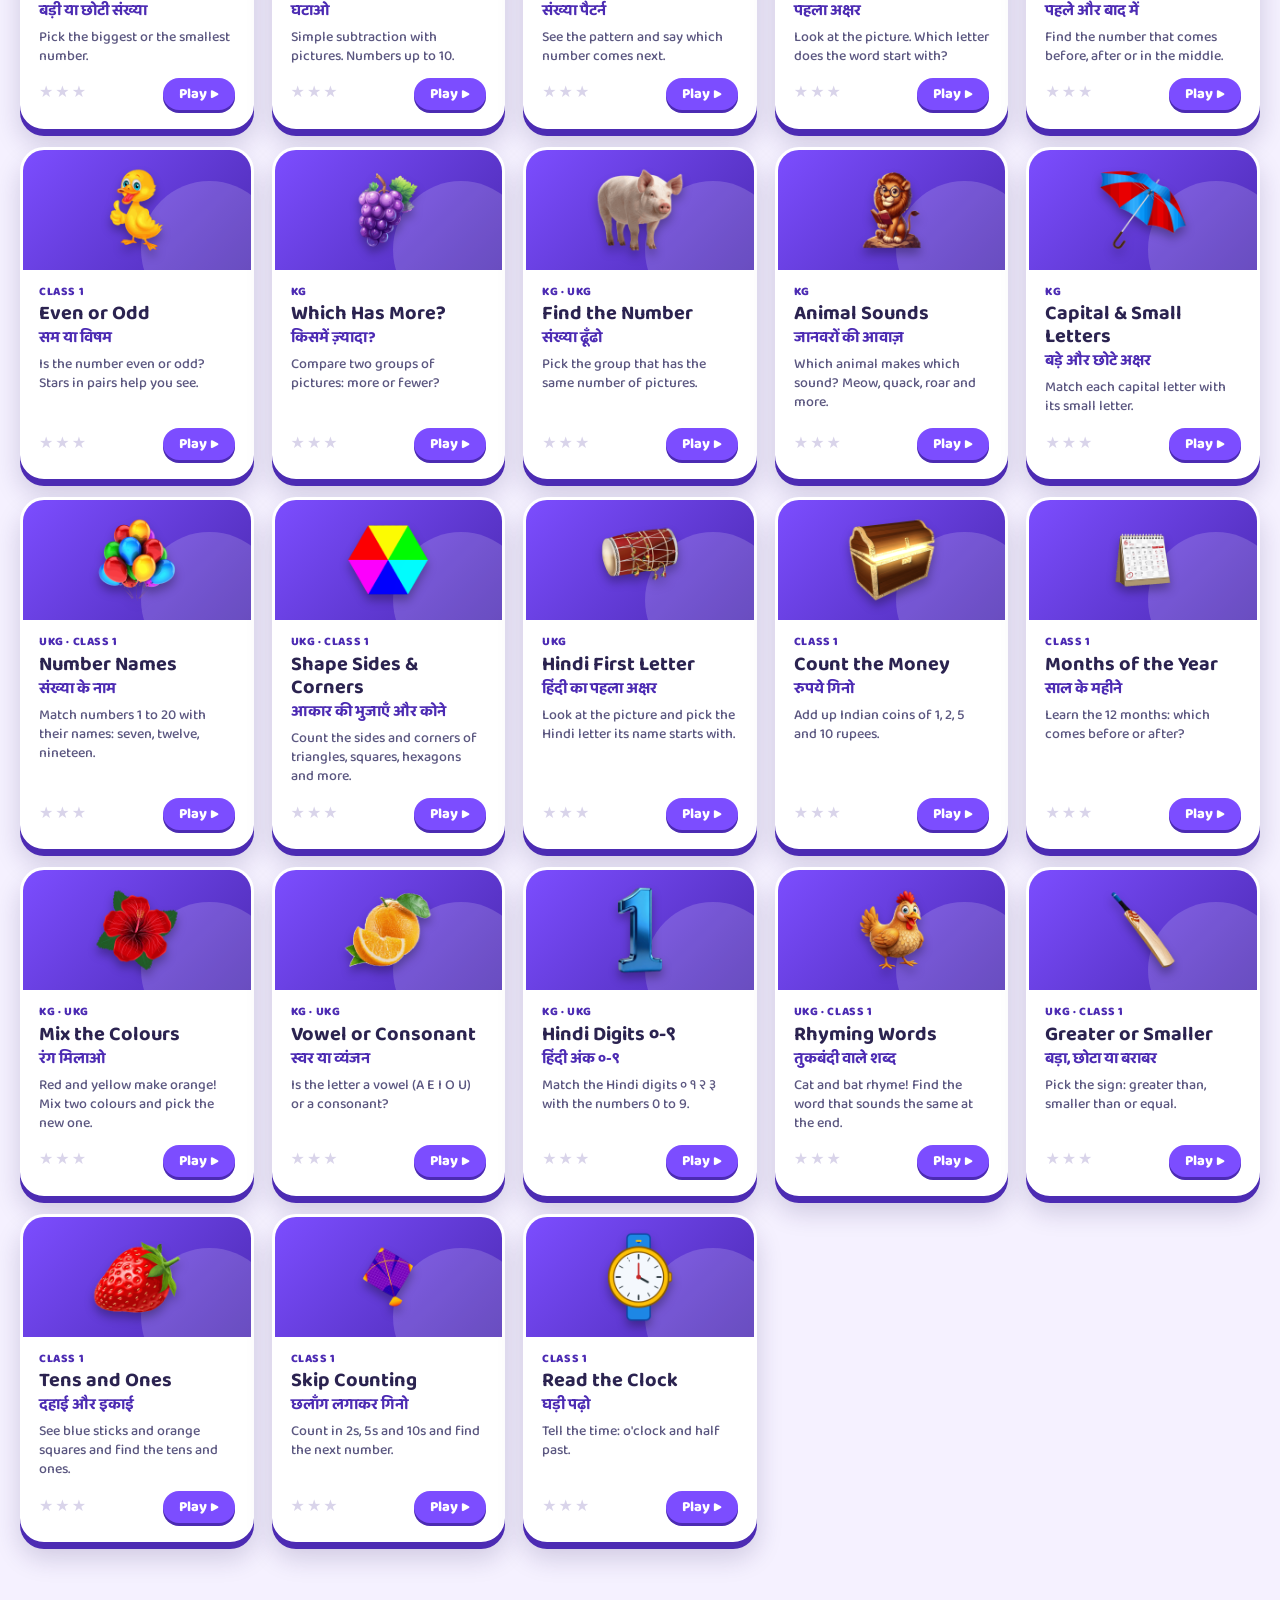
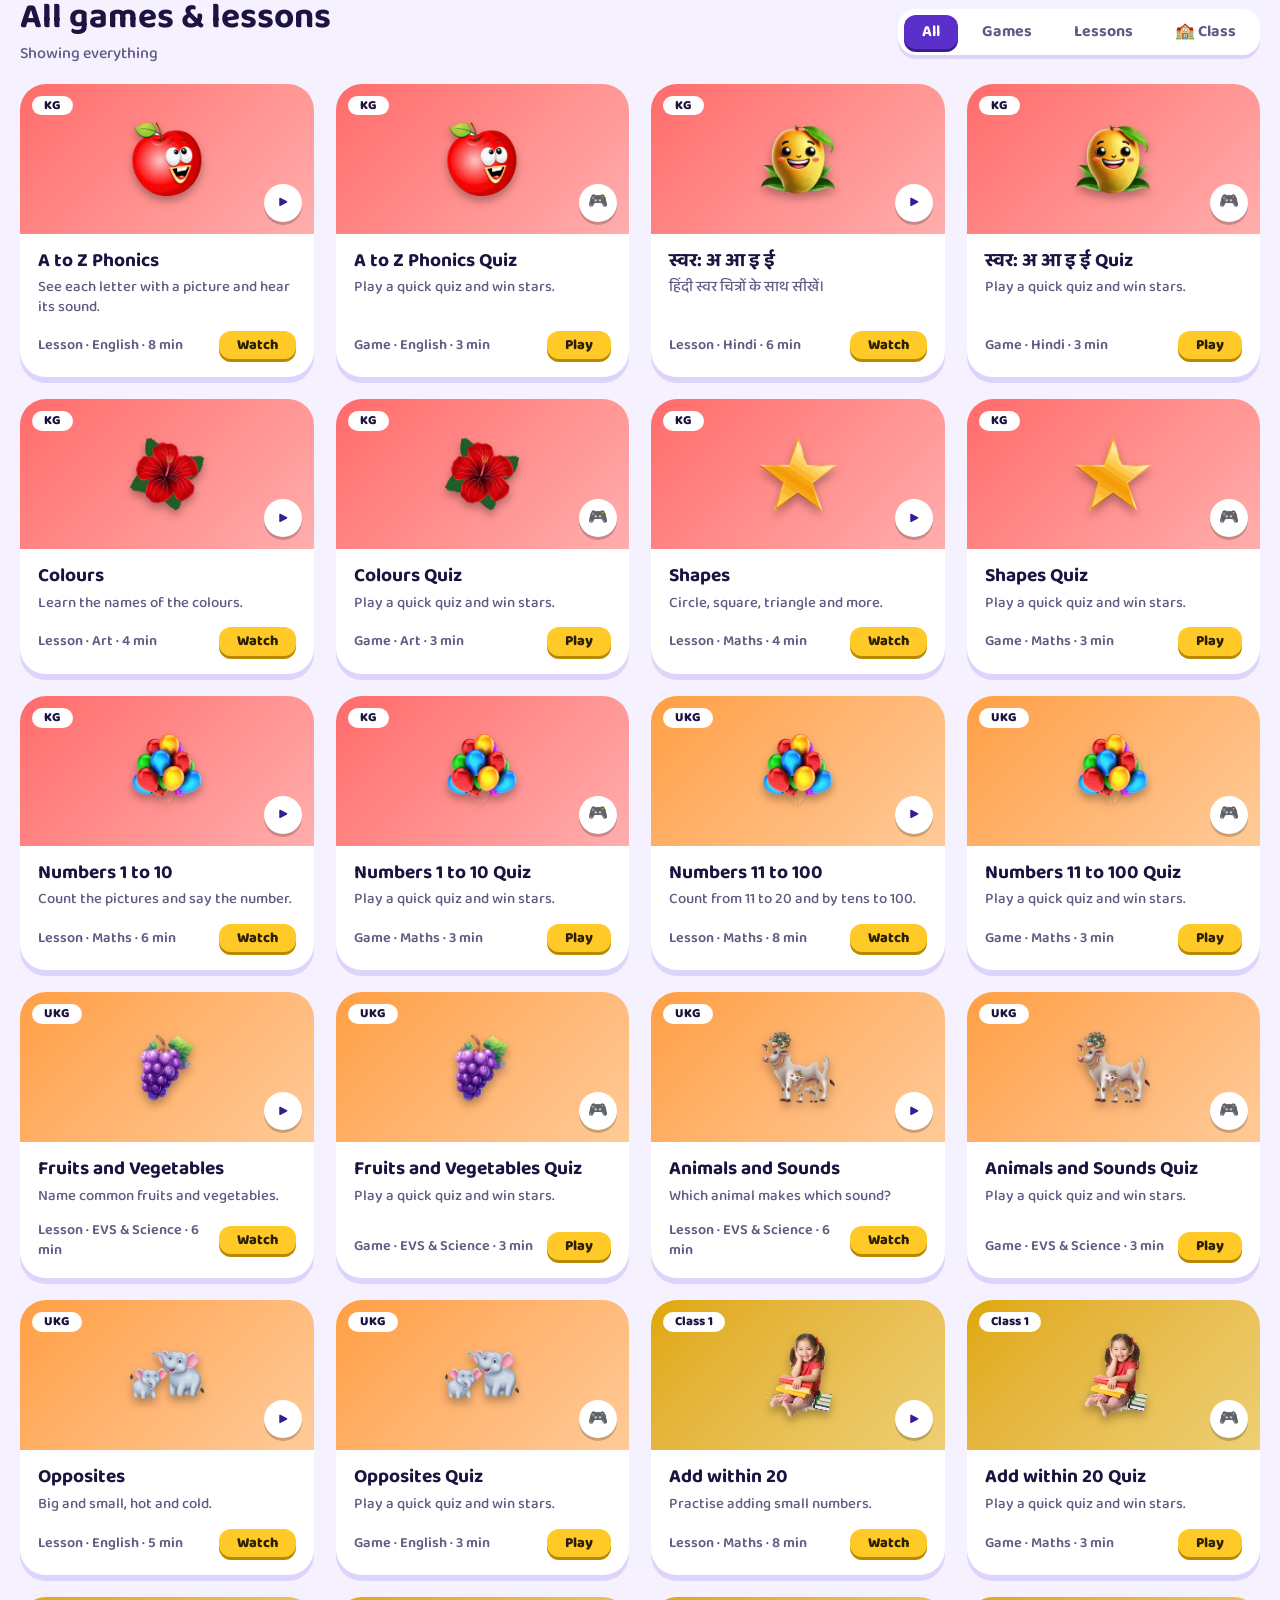
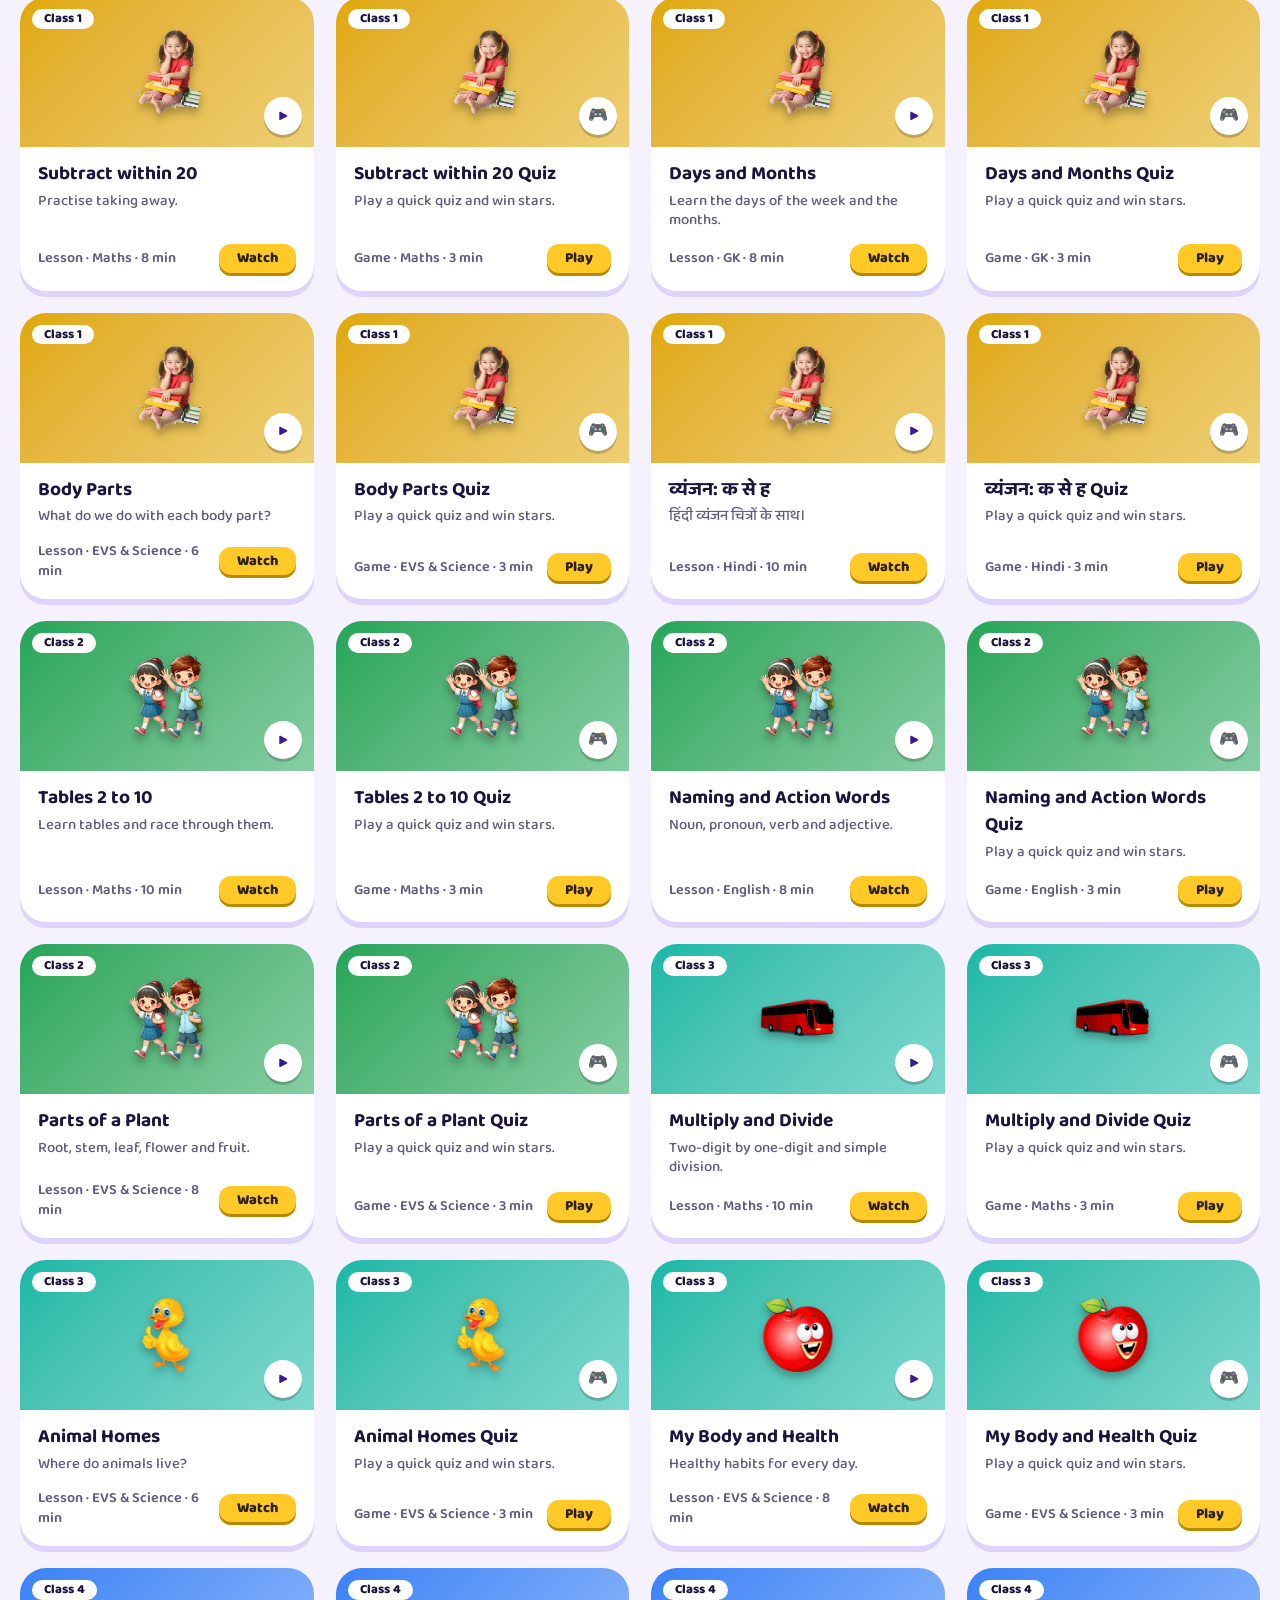
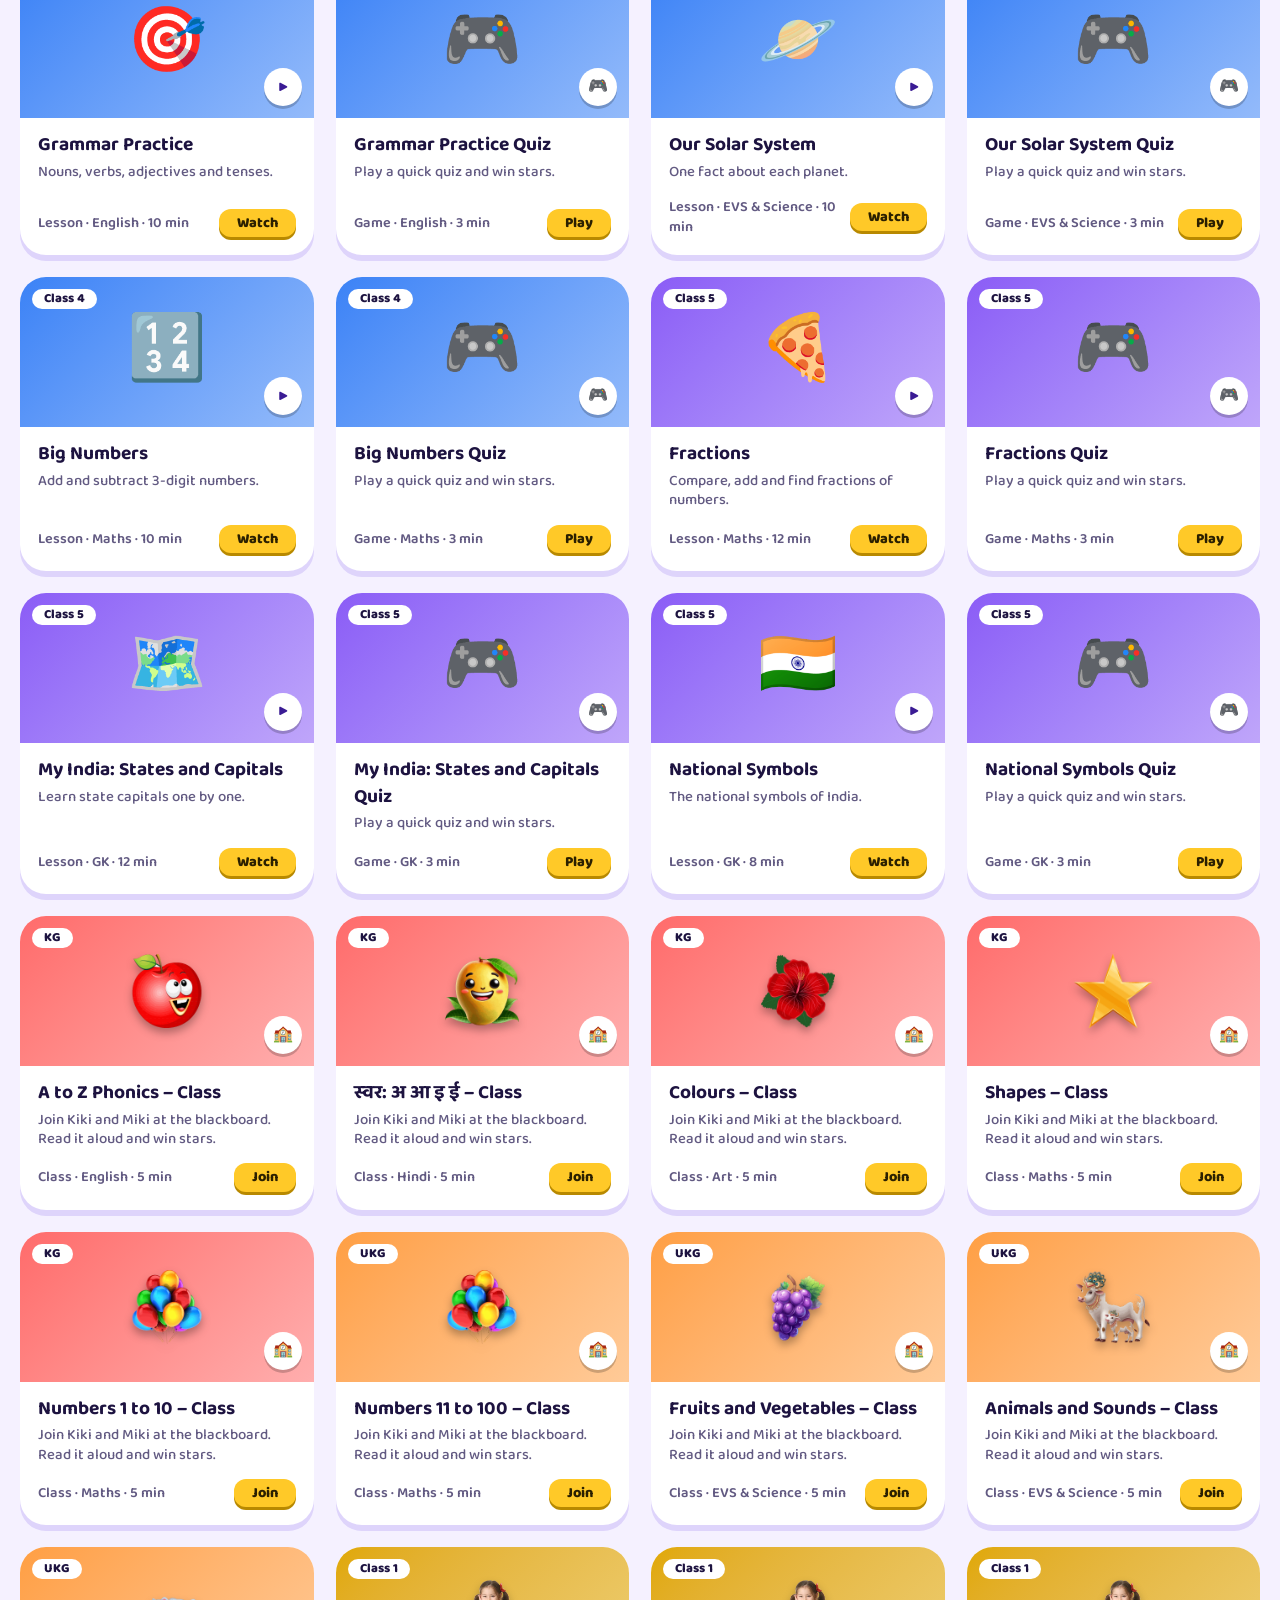
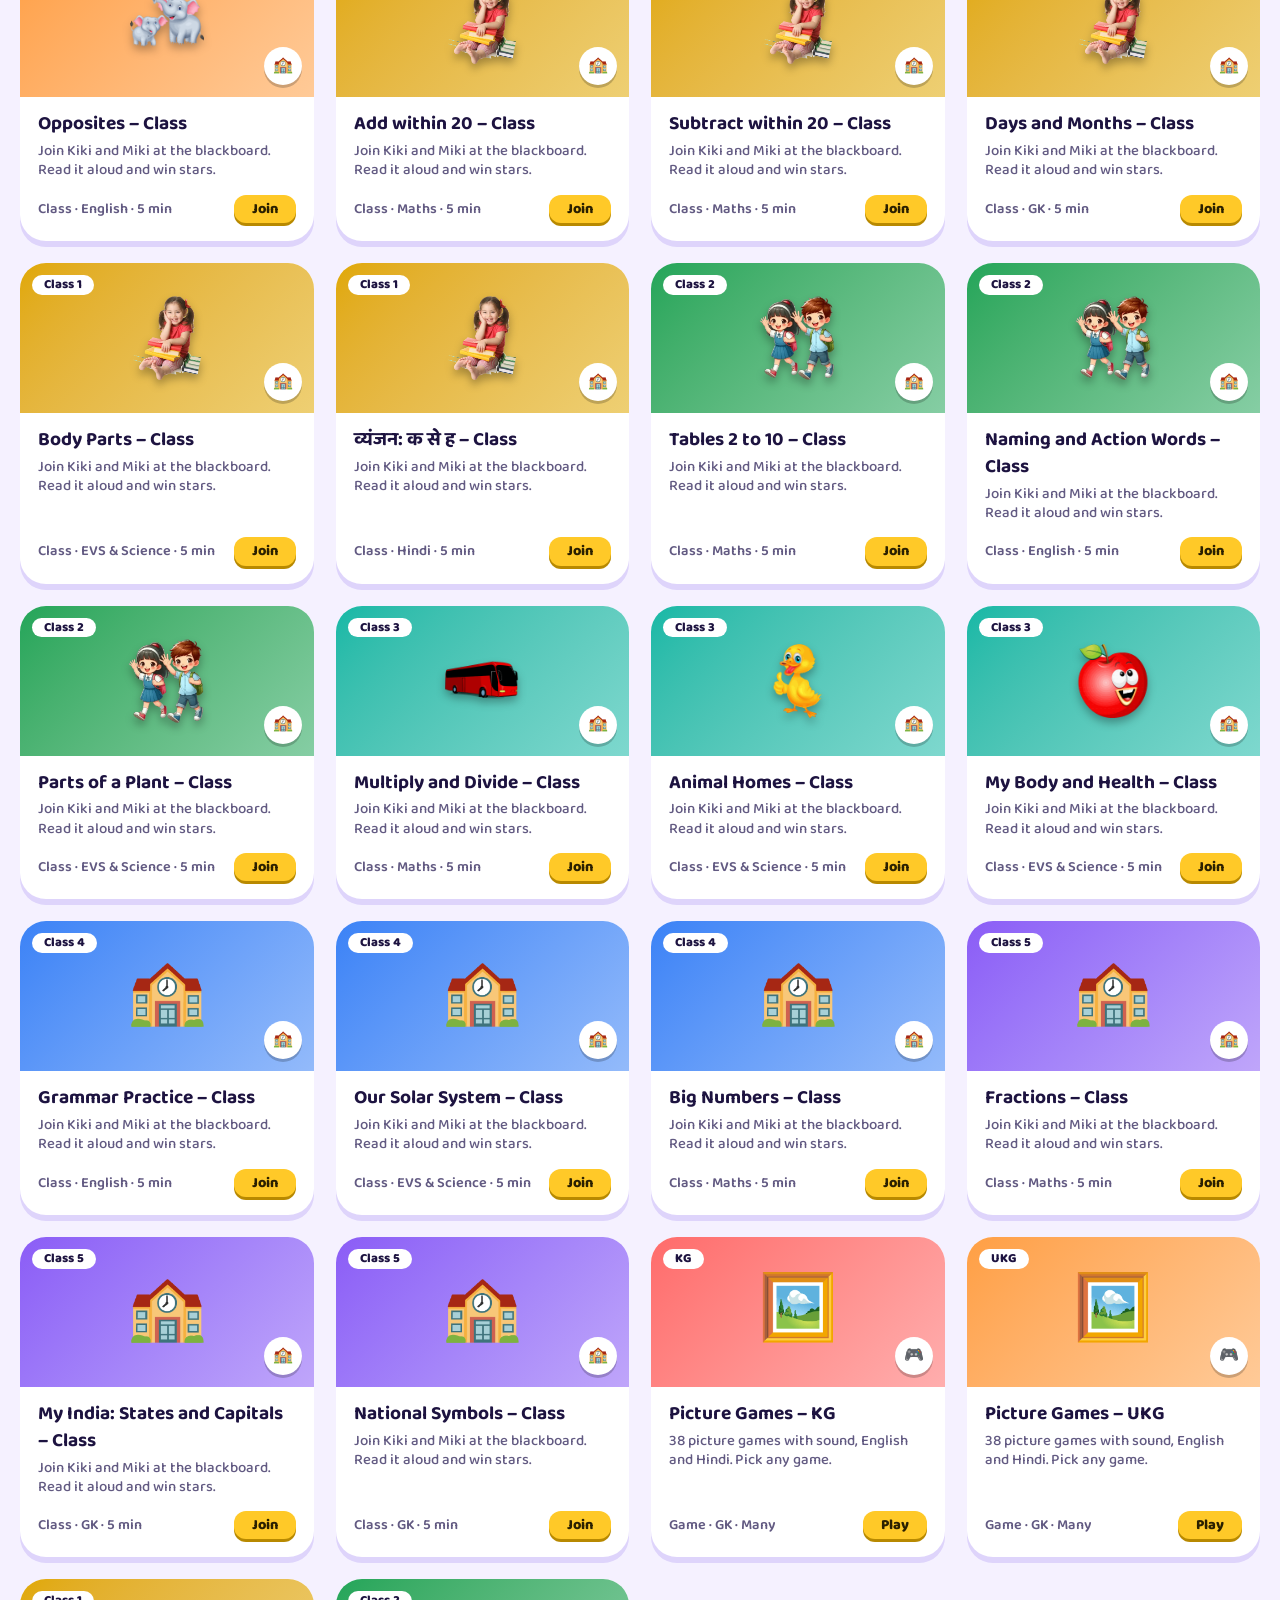
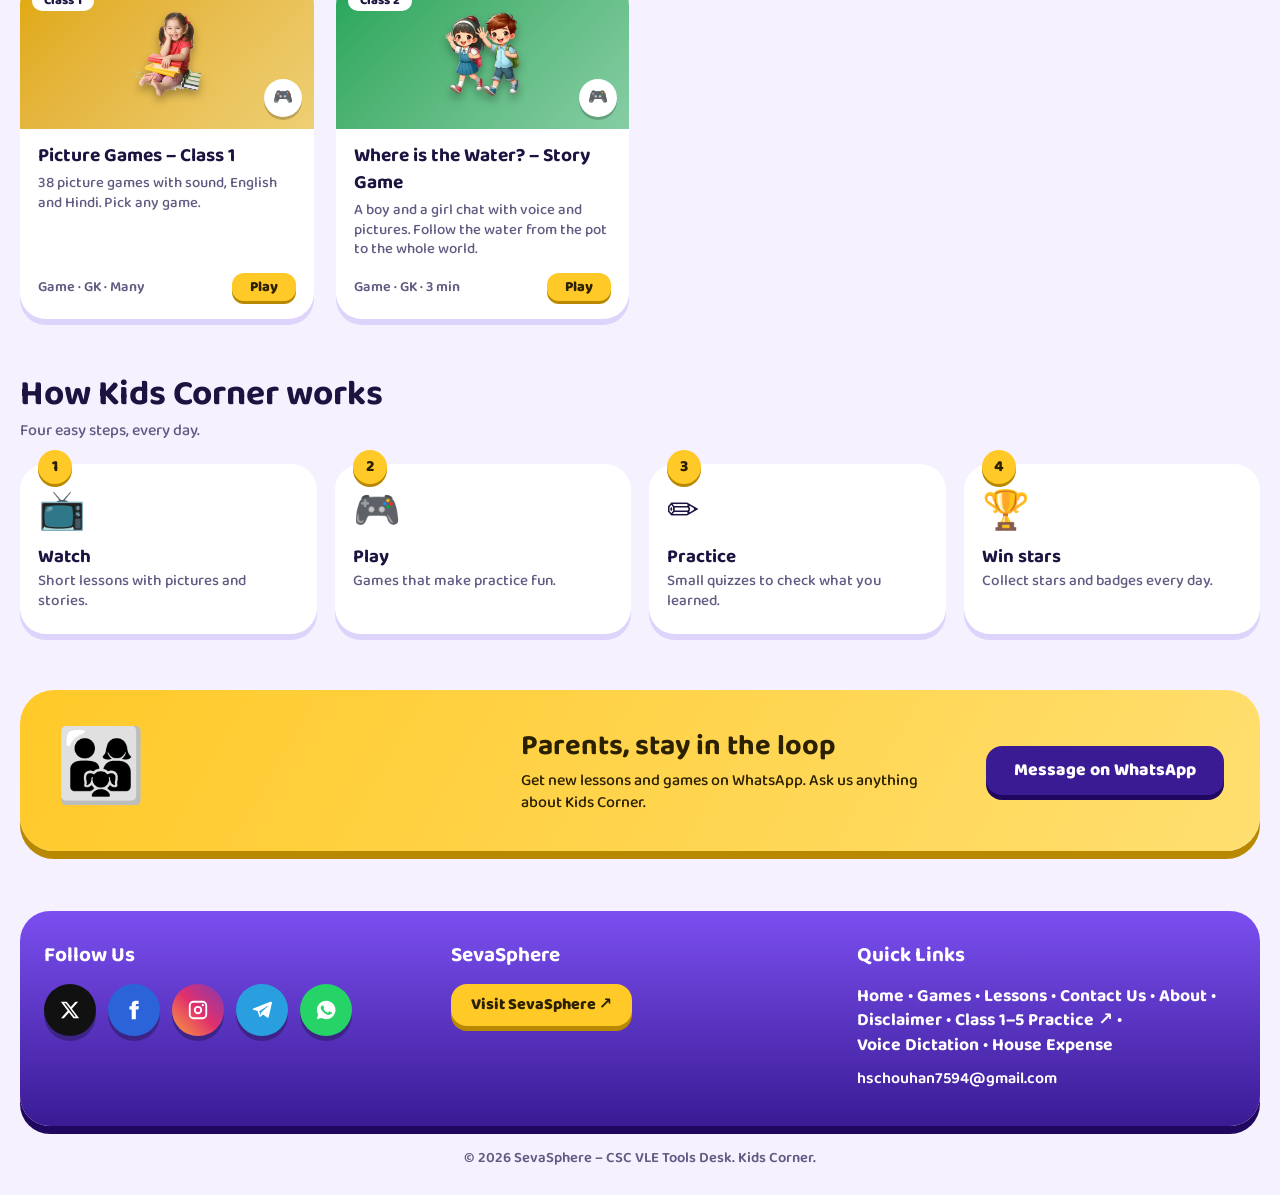
==== commit b18b38b8: "Fix SevaSphere links (SewaSphere to SevaSphere)" ====
--- a/index.html
+++ b/index.html
@@ -1,20 +1,20 @@
-<!DOCTYPE html>
+c<!DOCTYPE html>
 <html lang="en"><head><meta charset="utf-8"><link rel="canonical" href="https://csc-vle-tools-desk.github.io/Kids-Corner/"><link rel="manifest" href="site.webmanifest"><link rel="apple-touch-icon" href="icon-192.png">
 <meta name="viewport" content="width=device-width, initial-scale=1, viewport-fit=cover">
-<meta name="description" content="Kids Corner by SewaSphere: fun games and easy lessons for KG to Class 5.">
-<title>Kids Corner – SewaSphere</title>
+<meta name="description" content="Kids Corner by SevaSphere: fun games and easy lessons for KG to Class 5.">
+<title>Kids Corner – SevaSphere</title>
 <link href="https://fonts.googleapis.com/css2?family=Baloo+2:wght@500;600;700;800&display=swap" rel="stylesheet">
 <link rel="stylesheet" href="assets/css/style.css">
-<link rel="icon" href="assets/img/logo.webp" type="image/webp"><meta property="og:image" content="https://csc-vle-tools-desk.github.io/Kids-Corner/og-image.png"><meta property="og:title" content="Kids Corner – SewaSphere"><meta property="og:url" content="https://csc-vle-tools-desk.github.io/Kids-Corner/"><link rel="stylesheet" href="assets/css/tilt3d.css">
+<link rel="icon" href="assets/img/logo.webp" type="image/webp"><meta property="og:image" content="https://csc-vle-tools-desk.github.io/Kids-Corner/og-image.png"><meta property="og:title" content="Kids Corner – SevaSphere"><meta property="og:url" content="https://csc-vle-tools-desk.github.io/Kids-Corner/"><link rel="stylesheet" href="assets/css/tilt3d.css">
 <link rel="stylesheet" href="assets/css/cats.css">
 <script src="assets/js/shell.js"></script>
 <link rel="stylesheet" href="assets/css/themes.css">
-</head>
+</head>git
 <body><div class="wrap">
 <header class="top">
  <a class="logo" href="#home"><img src="assets/img/logo.webp" alt="">Kids Corner</a>
- <nav><a href="#home">Home</a><a href="#subjects">Subjects</a><a href="#picgames">Picture Games</a><a href="#browse">Lessons</a><a href="#how">How it works</a><a href="#parents">Parents</a><a href="about.html">About</a><a href="https://csc-vle-tools-desk.github.io/SewaSphere/" rel="noopener">SevaSphere</a></nav>
- <a class="btn y seva-btn" href="https://csc-vle-tools-desk.github.io/SewaSphere/" rel="noopener">SevaSphere ↗</a><a class="btn g" href="https://wa.me/919050680789">Chat with Us</a>
+ <nav><a href="#home">Home</a><a href="#subjects">Subjects</a><a href="#picgames">Picture Games</a><a href="#browse">Lessons</a><a href="#how">How it works</a><a href="#parents">Parents</a><a href="about.html">About</a><a href="https://csc-vle-tools-desk.github.io/SevaSphere/" rel="noopener">SevaSphere</a></nav>
+ <a class="btn y seva-btn" href="https://csc-vle-tools-desk.github.io/SevaSphere/" rel="noopener">SevaSphere ↗</a><a class="btn g" href="https://wa.me/919050680789">Chat with Us</a>
 </header>
 <main id="home">
 <div class="hero">
@@ -64,10 +64,10 @@
   <a href="https://t.me/CSCVLETOOLS" aria-label="Telegram" style="background:#2a9fe0"><svg viewBox="0 0 24 24"><path d="M21 3 2.500 10.400c-.9.400-.9 1 0 1.300l4.700 1.500 1.800 5.500c.2.600.4.800.9.800.4 0 .6-.2.900-.5l2.300-2.200 4.600 3.400c.8.500 1.500.2 1.700-.8L22.800 4.600c.3-1.200-.5-1.800-1.800-1.600zM9 13.300l9.100-5.700c.4-.3.800-.1.500.2L11 14.700l-.3 3.300z"/></svg></a>
   <a href="https://wa.me/919050680789" aria-label="WhatsApp" style="background:#25d366"><svg viewBox="0 0 24 24"><path d="M12 2a10 10 0 0 0-8.600 15L2 22l5.200-1.400A10 10 0 1 0 12 2zm5.200 14.100c-.2.600-1.300 1.200-1.800 1.200-.5.100-1 .2-3.300-.7-2.800-1.200-4.600-4-4.700-4.200-.1-.2-1.100-1.500-1.100-2.800s.7-2 1-2.300c.2-.3.500-.3.700-.3h.5c.2 0 .4 0 .6.500l.8 2c.1.200.1.300 0 .5l-.4.600c-.1.100-.3.300-.1.600.2.300.8 1.300 1.800 2.100 1.200 1.100 2.200 1.400 2.500 1.500.3.100.5.100.7-.1l.9-1.100c.2-.3.400-.2.600-.1l2 1c.3.100.5.200.5.300.1.200.1.800-.1 1.400z"/></svg></a>
  </div></div>
- <div><h4>SevaSphere</h4><a class="btn y" style="font-size:1rem;padding:10px 20px" href="https://csc-vle-tools-desk.github.io/SewaSphere/" rel="noopener">Visit SevaSphere ↗</a></div>
- <div><h4>Quick Links</h4><div class="ql"><a href="#home">Home</a> • <a href="#browse" data-go="game">Games</a> • <a href="#browse" data-go="lesson">Lessons</a> • <a href="contact.html">Contact Us</a> • <a href="about.html">About</a> • <a href="disclaimer.html">Disclaimer</a> • <a href="https://csc-vle-tools-desk.github.io/SewaSphere/kids-classes.html" rel="noopener">Class 1–5 Practice ↗</a> • <a href="https://csc-vle-tools-desk.github.io/SevaSphere-Dictation/" rel="noopener">Voice Dictation</a> • <a href="https://csc-vle-tools-desk.github.io/SevaSphere/house-expense.html" rel="noopener">House Expense</a></div>
+ <div><h4>SevaSphere</h4><a class="btn y" style="font-size:1rem;padding:10px 20px" href="https://csc-vle-tools-desk.github.io/SevaSphere/" rel="noopener">Visit SevaSphere ↗</a></div>
+ <div><h4>Quick Links</h4><div class="ql"><a href="#home">Home</a> • <a href="#browse" data-go="game">Games</a> • <a href="#browse" data-go="lesson">Lessons</a> • <a href="contact.html">Contact Us</a> • <a href="about.html">About</a> • <a href="disclaimer.html">Disclaimer</a> • <a href="https://csc-vle-tools-desk.github.io/SevaSphere/kids-classes.html" rel="noopener">Class 1–5 Practice ↗</a> • <a href="https://csc-vle-tools-desk.github.io/SevaSphere-Dictation/" rel="noopener">Voice Dictation</a> • <a href="https://csc-vle-tools-desk.github.io/SevaSphere/house-expense.html" rel="noopener">House Expense</a></div>
  <div class="mail"><a href="mailto:hschouhan7594@gmail.com">hschouhan7594@gmail.com</a></div></div>
-</div><div class="copy">© 2026 SewaSphere – CSC VLE Tools Desk. Kids Corner.</div></footer>
+</div><div class="copy">© 2026 SevaSphere – CSC VLE Tools Desk. Kids Corner.</div></footer>
 </div>
 <script src="assets/js/data.js"></script><script src="assets/js/items.js"></script><script src="assets/js/app.js"></script><script src="assets/js/picgames.js"></script><script src="assets/js/tilt3d.js"></script>
 </body></html>
